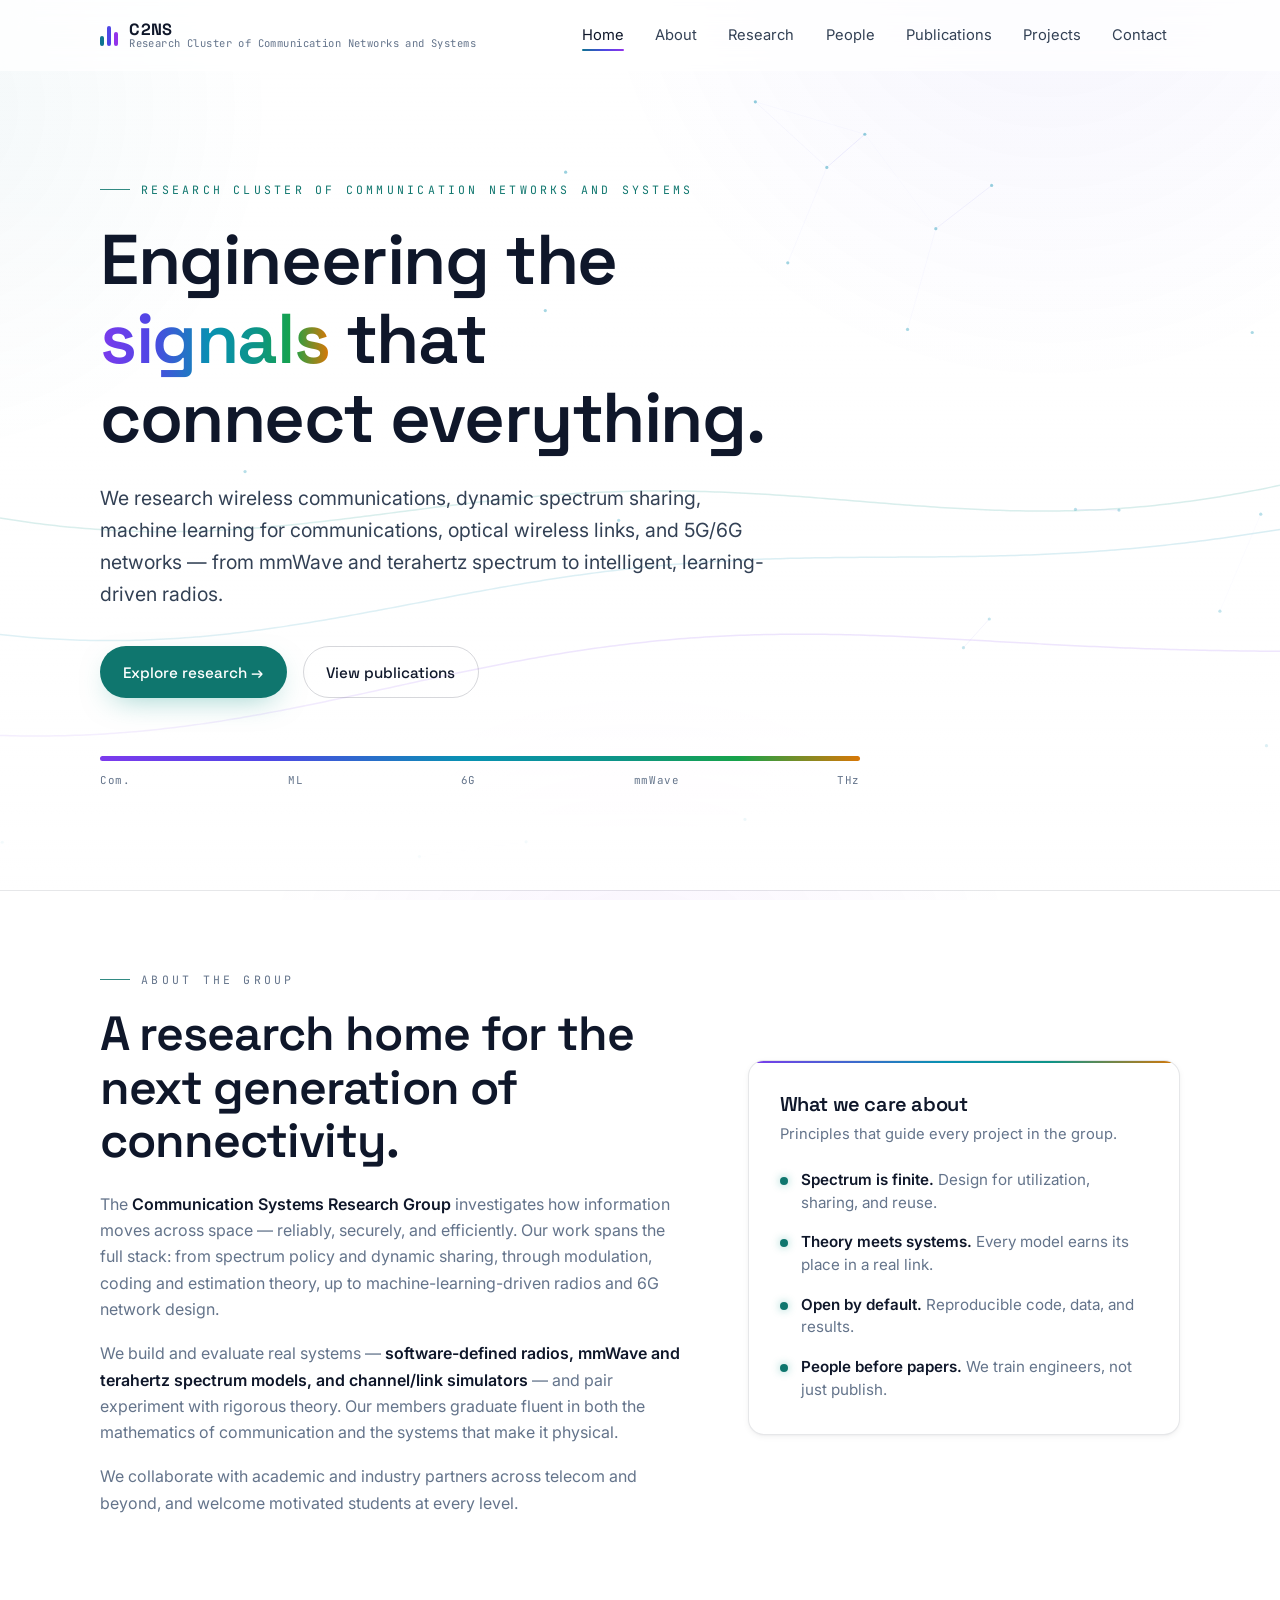
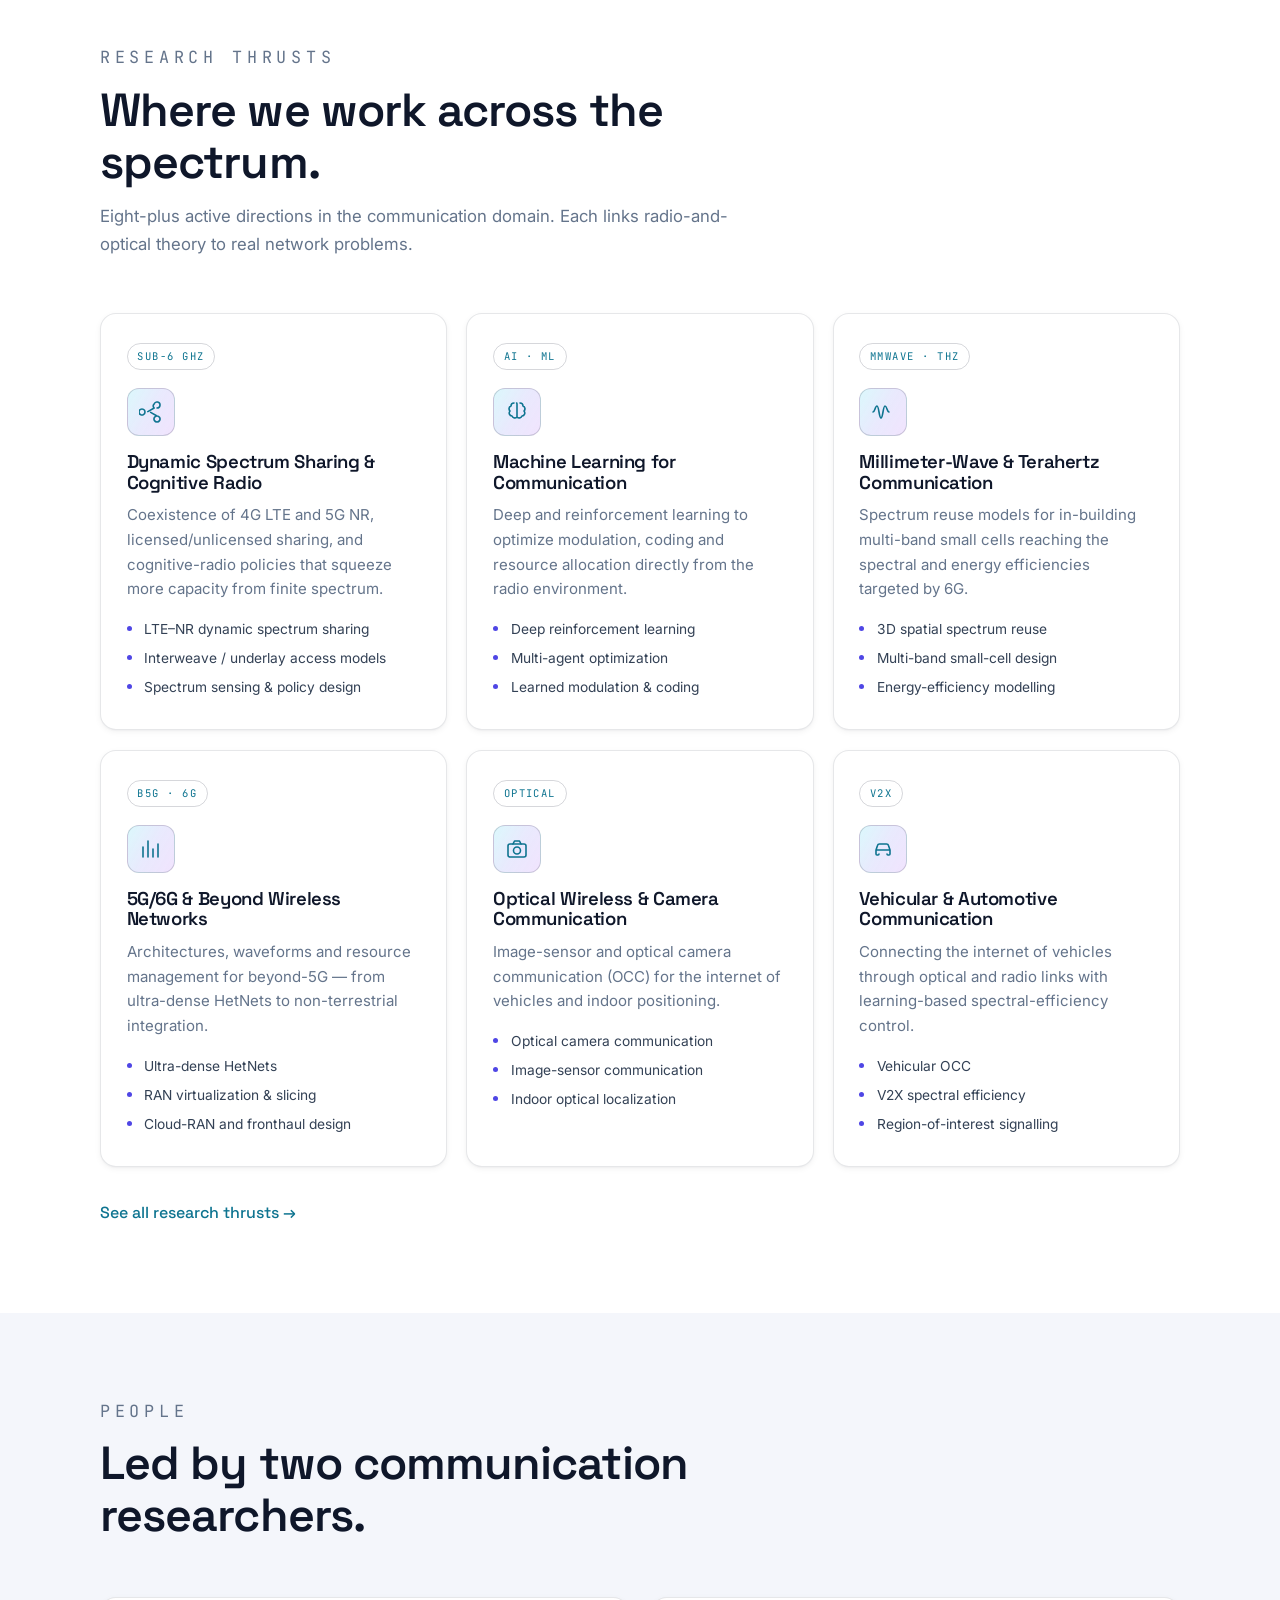
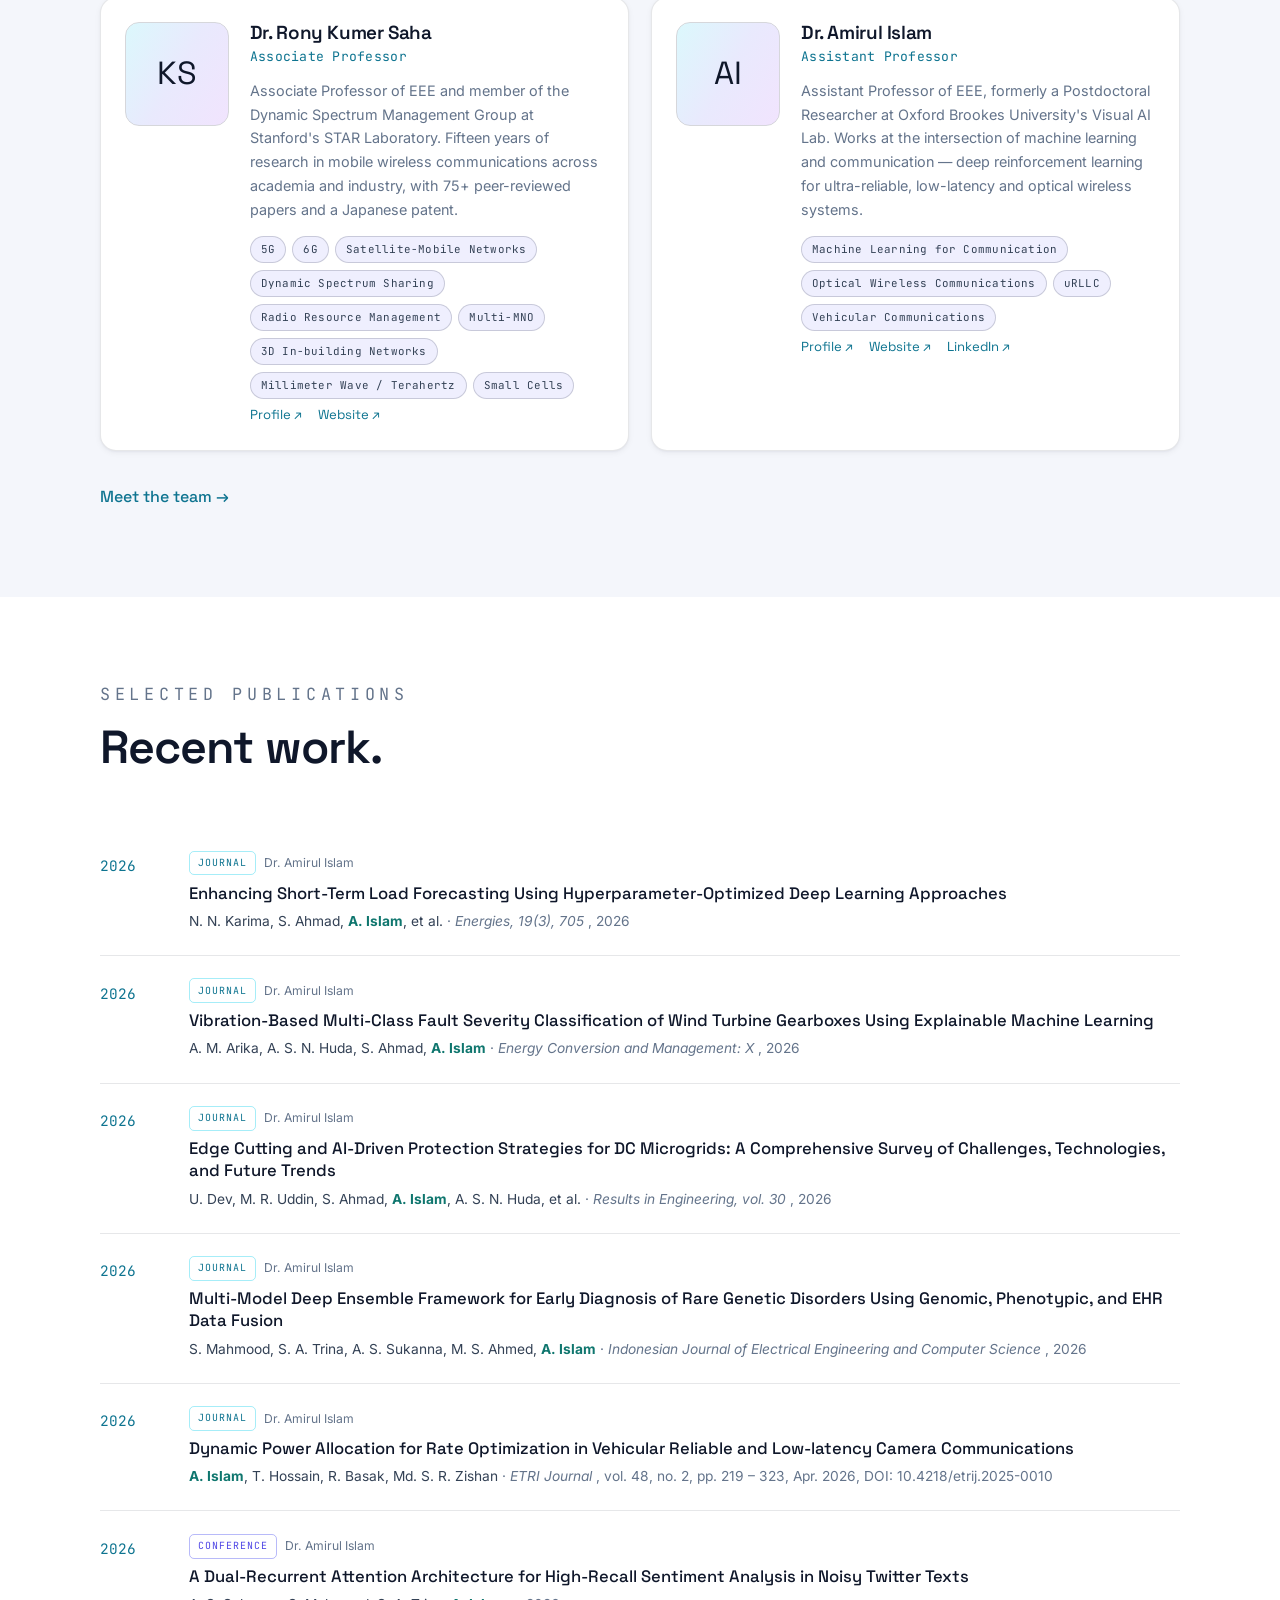
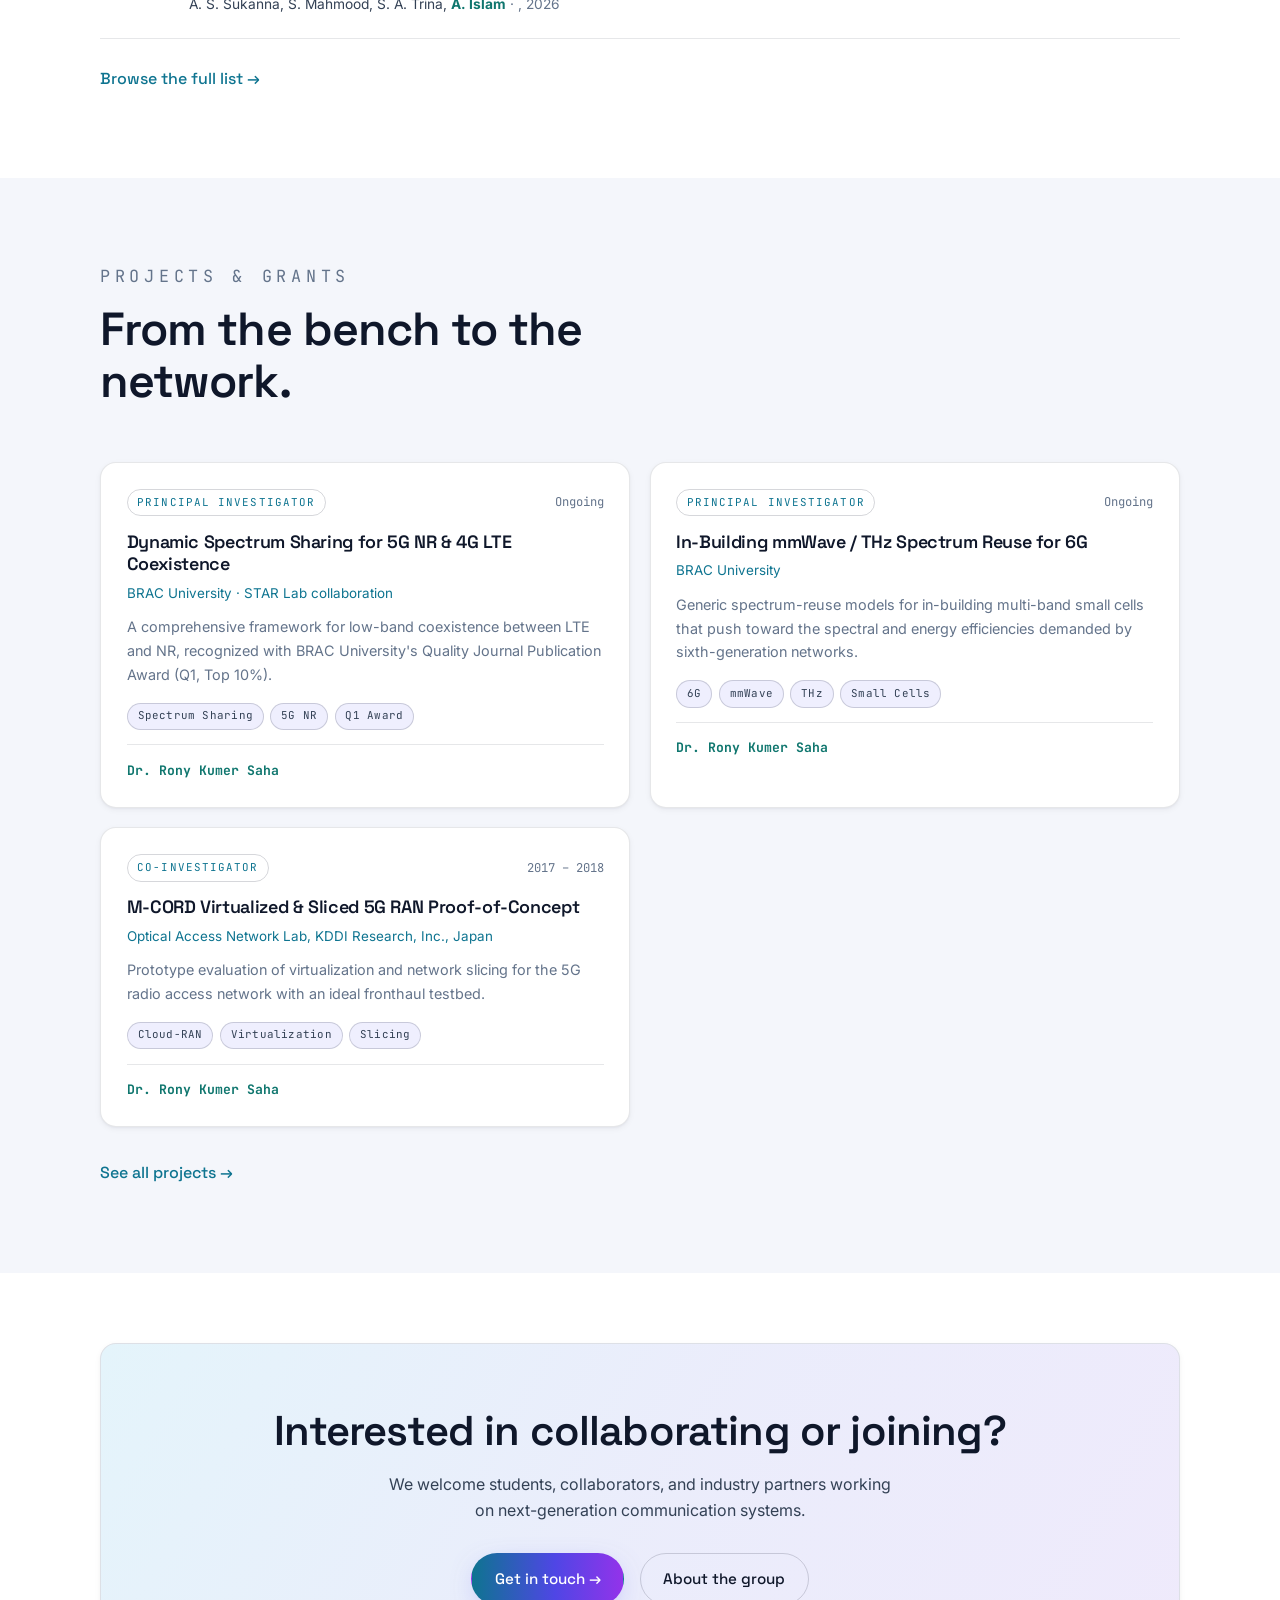
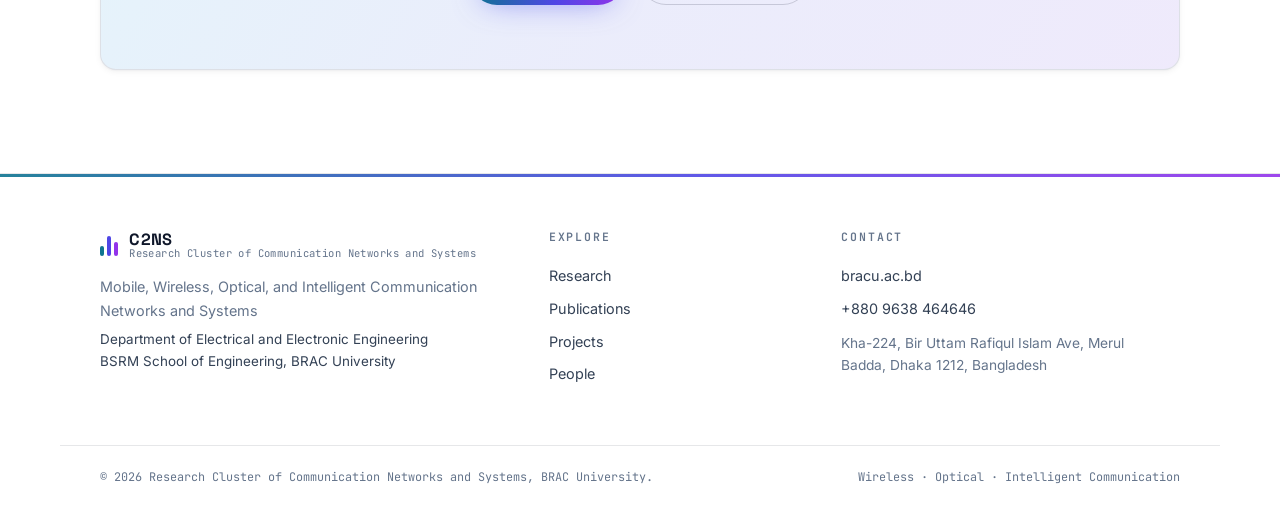
==== index.html @ 07e96463 "Update index.html" ====
<!DOCTYPE html>
<html lang="en">
<head>
  <meta charset="UTF-8">
  <meta name="viewport" content="width=device-width, initial-scale=1.0">
  <meta name="theme-color" content="#060914">
  <title>Research Cluster of Communication Networks and Systems· BRAC University</title>
  <meta name="description" content="Communication Networks and Systems Research Group at BRAC University — next-generation wireless, optical, and intelligent communication systems: spectrum sharing, 6G, optical camera communication, and deep reinforcement learning for networks.">
  <link rel="preconnect" href="https://fonts.googleapis.com">
  <link rel="preconnect" href="https://fonts.gstatic.com" crossorigin>
  <link href="https://fonts.googleapis.com/css2?family=Space+Grotesk:wght@400;500;600;700&family=Inter:wght@400;500;600&family=JetBrains+Mono:wght@400;500&display=swap" rel="stylesheet">
  <link rel="stylesheet" href="css/style.css">
</head>
<body data-page="index">
  <div id="site-header"></div>

  <main id="main">
    <!-- HERO -->
    <section class="hero">
      <canvas id="heroCanvas" aria-hidden="true"></canvas>
      <div class="wrap hero__inner">
        <span class="eyebrow eyebrow--signal">Research Cluster of Communication Networks and Systems</span>
        <h1 id="heroTitle">Engineering the <span class="grad">signals</span> that connect everything.</h1>
        <p class="hero__lead">We research wireless communications, dynamic spectrum sharing, machine learning for communications, optical wireless links, and 5G/6G networks — from mmWave and terahertz spectrum to intelligent, learning-driven radios.</p>
        <div class="hero__cta">
          <a class="btn btn--primary" href="research.html">Explore research →</a>
          <a class="btn btn--ghost" href="publications.html">View publications</a>
        </div>
        <div class="spectrum-band" aria-hidden="true">
          <span class="spectrum-band__bar"></span>
          <div class="spectrum-band__ticks">
            <span>Com.</span><span>ML</span><span>6G</span><span>mmWave</span><span>THz</span>
          </div>
        </div>
      </div>
    </section>

    <!-- ABOUT (brief) -->
    <section class="section" id="about">
      <div class="wrap about-grid">
        <div class="about-grid__intro reveal">
          <p class="eyebrow eyebrow--signal">About the group</p>
          <h2>A research home for the next generation of connectivity.</h2>
          <p>The <strong>Communication Systems Research Group</strong> investigates how information moves across space — reliably, securely, and efficiently. Our work spans the full stack: from spectrum policy and dynamic sharing, through modulation, coding and estimation theory, up to machine-learning-driven radios and 6G network design.</p>
          <p>We build and evaluate real systems — <strong>software-defined radios, mmWave and terahertz spectrum models, and channel/link simulators</strong> — and pair experiment with rigorous theory. Our members graduate fluent in both the mathematics of communication and the systems that make it physical.</p>
          <p>We collaborate with academic and industry partners across telecom and beyond, and welcome motivated students at every level.</p>
        </div>
        <aside class="care-card reveal">
          <h3>What we care about</h3>
          <p class="care-card__sub">Principles that guide every project in the group.</p>
          <ul class="care-list">
            <li><span class="care-dot"></span><span><strong>Spectrum is finite.</strong> Design for utilization, sharing, and reuse.</span></li>
            <li><span class="care-dot"></span><span><strong>Theory meets systems.</strong> Every model earns its place in a real link.</span></li>
            <li><span class="care-dot"></span><span><strong>Open by default.</strong> Reproducible code, data, and results.</span></li>
            <li><span class="care-dot"></span><span><strong>People before papers.</strong> We train engineers, not just publish.</span></li>
          </ul>
        </aside>
      </div>
    </section>

    <!-- RESEARCH highlights -->
    <section class="section">
      <div class="wrap">
        <div class="section__head">
          <p class="eyebrow">Research thrusts</p>
          <h2>Where we work across the spectrum.</h2>
          <p>Eight-plus active directions in the communication domain. Each links radio-and-optical theory to real network problems.</p>
        </div>
        <div class="rgrid" id="homeResearch"></div>
        <p style="margin-top:2rem"><a class="text-link" href="research.html">See all research thrusts →</a></p>
      </div>
    </section>

    <!-- PEOPLE brief -->
    <section class="section section--alt">
      <div class="wrap">
        <div class="section__head">
          <p class="eyebrow">People</p>
          <h2>Led by two communication researchers.</h2>
        </div>
        <div class="people" id="homePeople"></div>
        <p style="margin-top:2rem"><a class="text-link" href="people.html">Meet the team →</a></p>
      </div>
    </section>

    <!-- PUBLICATIONS highlights -->
    <section class="section">
      <div class="wrap">
        <div class="section__head">
          <p class="eyebrow">Selected publications</p>
          <h2>Recent work.</h2>
        </div>
        <ul class="publist" id="homePubs"></ul>
        <p style="margin-top:1.6rem"><a class="text-link" href="publications.html">Browse the full list →</a></p>
      </div>
    </section>

    <!-- PROJECTS highlights -->
    <section class="section section--alt">
      <div class="wrap">
        <div class="section__head">
          <p class="eyebrow">Projects &amp; grants</p>
          <h2>From the bench to the network.</h2>
        </div>
        <div class="pgrid" id="homeProjects"></div>
        <p style="margin-top:2rem"><a class="text-link" href="projects.html">See all projects →</a></p>
      </div>
    </section>

    <!-- CTA -->
    <section class="section">
      <div class="wrap">
        <div class="cta reveal">
          <h2>Interested in collaborating or joining?</h2>
          <p>We welcome students, collaborators, and industry partners working on next-generation communication systems.</p>
          <div class="cta__actions">
            <a class="btn btn--primary" href="contact.html">Get in touch →</a>
            <a class="btn btn--ghost" href="about.html">About the group</a>
          </div>
        </div>
      </div>
    </section>
  </main>

  <div id="site-footer"></div>

  <script src="js/data.js"></script>
  <script src="js/components.js"></script>
  <script src="js/main.js"></script>
</body>
</html>
---- css/style.css ----
/* ============================================================================
   Communication Research Lab — signal-domain theme
   Palette : deep navy foundation + spectrum gradient (RF→mmWave→THz→optical)
   Type    : Space Grotesk (display) · Inter (body) · JetBrains Mono (data)
   ========================================================================== */

:root{
  /* surfaces */
  --ink:#ffffff;
  --surface:#ffffff;
  --surface-2:#f5f7fc;
  --surface-3:#eceff6;
  --line:rgba(15,23,42,.10);
  --line-2:rgba(15,23,42,.17);

  /* text */
  --mist:#0f172a;
  --soft:#334155;
  --muted:#64748b;

  /* spectrum accents */
  --rf:#0e7490;         /* cyan  — sub-6 / RF   */
  --mm:#4f46e5;         /* indigo — mmWave      */
  --thz:#9333ea;        /* violet — THz         */
  --signal:#0f766e;     /* teal — signature accent for hero/about */
  --spectrum:linear-gradient(90deg,var(--rf),var(--mm) 55%,var(--thz));
  --spectrum-soft:linear-gradient(120deg,rgba(34,211,238,.16),rgba(99,102,241,.14),rgba(168,85,247,.16));

  --radius:16px;
  --radius-sm:10px;
  --wrap:1160px;
  --ease:cubic-bezier(.2,.7,.2,1);
  --font-d:"Space Grotesk",system-ui,sans-serif;
  --font-b:"Inter",system-ui,sans-serif;
  --font-m:"JetBrains Mono",ui-monospace,monospace;
}

*,*::before,*::after{box-sizing:border-box}
html{scroll-behavior:smooth}
@media (prefers-reduced-motion:reduce){html{scroll-behavior:auto}}
body{
  margin:0;
  font-family:var(--font-b);
  color:var(--soft);
  background:var(--ink);
  line-height:1.65;
  -webkit-font-smoothing:antialiased;
  overflow-x:hidden;
}
img{max-width:100%;display:block}
a{color:inherit;text-decoration:none}
h1,h2,h3,h4{font-family:var(--font-d);color:var(--mist);line-height:1.12;letter-spacing:-.02em;font-weight:600;margin:0}
p{margin:0 0 1rem}
.wrap{width:100%;max-width:var(--wrap);margin-inline:auto;padding-inline:clamp(20px,5vw,40px)}

/* ambient background wash */
body::before{
  content:"";position:fixed;inset:0;z-index:-1;pointer-events:none;
  background:
    radial-gradient(60vw 60vw at 82% -8%,rgba(79,70,229,.06),transparent 60%),
    radial-gradient(50vw 50vw at -6% 12%,rgba(14,116,144,.05),transparent 55%),
    radial-gradient(50vw 40vw at 50% 108%,rgba(147,51,234,.05),transparent 60%);
}

/* recurring signature: thin spectrum band */
.spectrum-bar{display:block;height:3px;width:100%;background:var(--spectrum);opacity:.9}

/* accessibility */
.skip-link{position:absolute;left:-999px;top:0;background:var(--rf);color:#ffffff;padding:.6rem 1rem;border-radius:0 0 8px 0;z-index:200}
.skip-link:focus{left:0}
:focus-visible{outline:2px solid var(--rf);outline-offset:3px;border-radius:4px}

/* ============================ NAV ========================================= */
.nav{position:sticky;top:0;z-index:100;backdrop-filter:blur(14px);
  background:rgba(255,255,255,.72);border-bottom:1px solid transparent;transition:background .3s,border-color .3s}
.nav.is-scrolled{background:rgba(255,255,255,.88);border-bottom-color:var(--line)}
.nav__inner{display:flex;align-items:center;justify-content:space-between;height:70px}
.brand{display:flex;align-items:center;gap:.7rem}
.brand__mark{display:inline-flex;gap:3px;align-items:flex-end;height:22px}
.brand__mark span{width:4px;border-radius:2px;background:var(--spectrum);display:block;animation:eq 1.6s var(--ease) infinite}
.brand__mark span:nth-child(1){height:10px;animation-delay:0s;background:var(--rf)}
.brand__mark span:nth-child(2){height:20px;animation-delay:.2s;background:var(--mm)}
.brand__mark span:nth-child(3){height:14px;animation-delay:.4s;background:var(--thz)}
@keyframes eq{0%,100%{transform:scaleY(.5)}50%{transform:scaleY(1)}}
.brand__text{display:flex;flex-direction:column;line-height:1.05}
.brand__text b{font-family:var(--font-d);font-size:1.02rem;color:var(--mist);letter-spacing:.02em}
.brand__text i{font-style:normal;font-size:.66rem;color:var(--muted);font-family:var(--font-m);letter-spacing:.04em}
.nav__links{display:flex;gap:.35rem;align-items:center}
.nav__links a{font-size:.92rem;color:var(--soft);padding:.5rem .8rem;border-radius:8px;position:relative;transition:color .2s,background .2s}
.nav__links a:hover{color:var(--mist);background:rgba(15,23,42,.05)}
.nav__links a.is-active{color:var(--mist)}
.nav__links a.is-active::after{content:"";position:absolute;left:.8rem;right:.8rem;bottom:.28rem;height:2px;border-radius:2px;background:var(--spectrum)}
.nav__toggle{display:none;flex-direction:column;gap:5px;background:none;border:0;cursor:pointer;padding:8px}
.nav__toggle span{width:24px;height:2px;background:var(--mist);border-radius:2px;transition:transform .3s,opacity .3s}
.nav__toggle.is-open span:nth-child(1){transform:translateY(7px) rotate(45deg)}
.nav__toggle.is-open span:nth-child(2){opacity:0}
.nav__toggle.is-open span:nth-child(3){transform:translateY(-7px) rotate(-45deg)}

@media (max-width:860px){
  .nav__toggle{display:flex}
  .nav__links{position:fixed;inset:70px 0 auto 0;flex-direction:column;align-items:stretch;gap:0;
    background:rgba(255,255,255,.98);backdrop-filter:blur(16px);border-bottom:1px solid var(--line);
    padding:.6rem clamp(20px,5vw,40px) 1.2rem;
    transform:translateY(-14px);opacity:0;pointer-events:none;transition:.28s var(--ease)}
  .nav__links.is-open{transform:none;opacity:1;pointer-events:auto}
  .nav__links a{padding:.85rem .4rem;border-bottom:1px solid var(--line)}
  .nav__links a.is-active::after{display:none}
}

/* ============================ BUTTONS / LINKS ============================= */
.btn{display:inline-flex;align-items:center;gap:.5rem;font-family:var(--font-d);font-weight:500;
  font-size:.95rem;padding:.8rem 1.4rem;border-radius:999px;cursor:pointer;border:1px solid transparent;
  transition:transform .2s,box-shadow .2s,background .2s,border-color .2s}
.btn--primary{background:var(--spectrum);color:#ffffff;box-shadow:0 8px 30px -12px rgba(99,102,241,.7)}
.btn--primary:hover{transform:translateY(-2px);box-shadow:0 14px 40px -12px rgba(99,102,241,.85)}
.btn--ghost{border-color:var(--line-2);color:var(--mist)}
.btn--ghost:hover{border-color:var(--rf);color:var(--rf);transform:translateY(-2px)}
.text-link{font-family:var(--font-d);color:var(--rf);font-weight:500;display:inline-block;transition:.2s}
.text-link:hover{filter:brightness(1.15);transform:translateX(3px)}

/* eyebrow / section heads */
.eyebrow{font-family:var(--font-m);font-size:.72rem;letter-spacing:.28em;text-transform:uppercase;color:var(--rf);margin:0 0 .8rem}
.section{padding:clamp(40px,5.5vw,76px) 0}
.section__head{max-width:660px;margin-bottom:clamp(2rem,5vw,3.4rem)}
.section__head h2{font-size:clamp(1.8rem,4.2vw,2.9rem)}
.section__head p{color:var(--muted);margin-top:.9rem;font-size:1.05rem}
.section--alt{background:#f4f6fb}

/* ============================ HERO ======================================= */
.hero{position:relative;min-height:min(92vh,820px);display:flex;align-items:center;overflow:hidden;border-bottom:1px solid var(--line)}
#heroCanvas{position:absolute;inset:0;width:100%;height:100%;z-index:0}
.hero::after{content:"";position:absolute;inset:0;z-index:1;pointer-events:none;
  background:linear-gradient(180deg,rgba(255,255,255,0),rgba(255,255,255,.5) 72%,#ffffff)}
.hero__inner{position:relative;z-index:2;padding-block:clamp(3rem,8vw,5rem)}
.hero__kicker{display:inline-flex;align-items:center;gap:.6rem;font-family:var(--font-m);font-size:.74rem;
  letter-spacing:.2em;text-transform:uppercase;color:var(--soft);padding:.4rem .9rem;border:1px solid var(--line-2);
  border-radius:999px;background:rgba(11,17,32,.5);margin-bottom:1.5rem}
.hero__kicker::before{content:"";width:7px;height:7px;border-radius:50%;background:var(--rf);box-shadow:0 0 12px var(--rf);animation:pulse 2s infinite}
@keyframes pulse{0%,100%{opacity:1}50%{opacity:.35}}
.hero h1{font-size:clamp(2.3rem,6vw,4.4rem);max-width:15ch;font-weight:600}
.hero h1 .grad{background:var(--spectrum);-webkit-background-clip:text;background-clip:text;color:transparent}
.hero__lead{color:var(--soft);font-size:clamp(1.02rem,1.6vw,1.22rem);max-width:56ch;margin-top:1.5rem}
.hero__cta{display:flex;gap:1rem;flex-wrap:wrap;margin-top:2.2rem}
.hero__scroll{position:absolute;bottom:1.4rem;left:50%;transform:translateX(-50%);z-index:2;
  font-family:var(--font-m);font-size:.66rem;letter-spacing:.3em;text-transform:uppercase;color:var(--muted);
  display:flex;flex-direction:column;align-items:center;gap:.5rem}
.hero__scroll span{width:1px;height:34px;background:linear-gradient(var(--rf),transparent);animation:drop 2s infinite}
@keyframes drop{0%{transform:scaleY(0);transform-origin:top}50%{transform:scaleY(1);transform-origin:top}50.1%{transform-origin:bottom}100%{transform:scaleY(0);transform-origin:bottom}}

/* ============================ STATS ====================================== */
.stats{display:grid;grid-template-columns:repeat(4,1fr);gap:1px;background:var(--line);
  border:1px solid var(--line);border-radius:var(--radius);overflow:hidden}
.stat{background:var(--surface);padding:2rem 1.4rem;text-align:center}
.stat__num{font-family:var(--font-d);font-size:clamp(2rem,4vw,2.9rem);color:var(--mist);font-weight:600;
  background:var(--spectrum);-webkit-background-clip:text;background-clip:text;color:transparent}
.stat__label{font-size:.82rem;color:var(--muted);margin-top:.35rem;letter-spacing:.02em}
@media (max-width:720px){.stats{grid-template-columns:repeat(2,1fr)}}

/* ============================ RESEARCH CARDS ============================= */
.rgrid{display:grid;grid-template-columns:repeat(3,1fr);gap:1.2rem}
@media (max-width:960px){.rgrid{grid-template-columns:repeat(2,1fr)}}
@media (max-width:600px){.rgrid{grid-template-columns:1fr}}
.rcard{position:relative;background:var(--surface);border:1px solid var(--line);border-radius:var(--radius);
  padding:1.7rem 1.6rem 1.9rem;overflow:hidden;transition:transform .3s var(--ease),border-color .3s,background .3s}
.rcard::before{content:"";position:absolute;left:0;top:0;height:100%;width:3px;background:var(--spectrum);
  transform:scaleY(0);transform-origin:top;transition:transform .35s var(--ease)}
.rcard:hover{transform:translateY(-5px);border-color:var(--line-2);background:var(--surface-2)}
.rcard:hover::before{transform:scaleY(1)}
.rcard__band{font-family:var(--font-m);font-size:.66rem;letter-spacing:.14em;text-transform:uppercase;
  color:var(--rf);border:1px solid var(--line-2);border-radius:999px;padding:.24rem .6rem;display:inline-block}
.rcard__icon{width:48px;height:48px;margin:1.1rem 0 1rem;border-radius:12px;display:grid;place-items:center;
  background:var(--spectrum-soft);border:1px solid var(--line-2)}
.rcard__icon svg{width:24px;height:24px;color:var(--rf)}
.rcard h3{font-size:1.16rem;margin-bottom:.6rem}
.rcard p{color:var(--muted);font-size:.94rem;margin-bottom:1rem}
.rcard__pts{list-style:none;margin:0;padding:0;display:flex;flex-direction:column;gap:.4rem}
.rcard__pts li{font-size:.86rem;color:var(--soft);padding-left:1.1rem;position:relative}
.rcard__pts li::before{content:"";position:absolute;left:0;top:.55em;width:5px;height:5px;border-radius:50%;background:var(--mm)}

/* ============================ PEOPLE (brief cards) ======================= */
.people{display:grid;grid-template-columns:1fr 1fr;gap:1.4rem}
@media (max-width:820px){.people{grid-template-columns:1fr}}
.person{display:flex;gap:1.3rem;background:var(--surface);border:1px solid var(--line);border-radius:var(--radius);
  padding:1.5rem;transition:transform .3s var(--ease),border-color .3s}
.person:hover{transform:translateY(-4px);border-color:var(--line-2)}
.person__photo{position:relative;flex:0 0 104px;height:104px;border-radius:14px;overflow:hidden;border:1px solid var(--line-2)}
.person__photo img{width:100%;height:100%;object-fit:cover}
.person__mono{position:absolute;inset:0;display:grid;place-items:center;font-family:var(--font-d);font-size:2rem;
  color:var(--mist);background:var(--spectrum-soft)}
.person__body h3{font-size:1.18rem}
.person__role{color:var(--rf);font-size:.82rem;font-family:var(--font-m);letter-spacing:.02em;margin:.2rem 0 .7rem}
.person__short{color:var(--muted);font-size:.9rem;margin-bottom:.9rem}
.person__links{display:flex;gap:1rem;margin-top:.3rem}
.person__links a{font-size:.82rem;color:var(--rf);font-family:var(--font-d)}
.person__links a:hover{filter:brightness(1.2)}

.chips{display:flex;flex-wrap:wrap;gap:.4rem}
.chip{font-family:var(--font-m);font-size:.68rem;letter-spacing:.02em;color:var(--soft);
  background:rgba(99,102,241,.1);border:1px solid var(--line-2);border-radius:999px;padding:.24rem .62rem}

/* ============================ DOSSIER (people page) ===================== */
.dossier{display:grid;grid-template-columns:290px 1fr;gap:2.4rem;padding:clamp(2rem,4vw,3rem);
  background:var(--surface);border:1px solid var(--line);border-radius:var(--radius);margin-bottom:2rem;scroll-margin-top:90px}
@media (max-width:820px){.dossier{grid-template-columns:1fr;gap:1.6rem}}
.dossier__photo{position:relative;aspect-ratio:1;border-radius:var(--radius);overflow:hidden;border:1px solid var(--line-2)}
.dossier__photo img{width:100%;height:100%;object-fit:cover}
.dossier__meta{display:flex;gap:1.4rem;margin:1.2rem 0;padding:0}
.dossier__meta div{display:flex;flex-direction:column}
.dossier__meta dt{font-family:var(--font-m);font-size:.66rem;letter-spacing:.14em;text-transform:uppercase;color:var(--muted)}
.dossier__meta dd{margin:0;font-family:var(--font-d);color:var(--mist);font-size:1.05rem}
.dossier__links{display:flex;flex-direction:column;gap:.5rem;margin-bottom:1.4rem}
.dossier__links a{font-size:.86rem;color:var(--rf);font-family:var(--font-d)}
.dossier__stats{display:grid;grid-template-columns:1fr 1fr;gap:1px;background:var(--line);border:1px solid var(--line);border-radius:12px;overflow:hidden}
.dossier__stats div{background:var(--surface-2);padding:.9rem;text-align:center}
.dossier__stats b{display:block;font-family:var(--font-d);font-size:1.15rem;color:var(--mist);
  background:var(--spectrum);-webkit-background-clip:text;background-clip:text;color:transparent}
.dossier__stats span{font-size:.68rem;color:var(--muted)}
.dossier__main h2{font-size:clamp(1.6rem,3.4vw,2.3rem);margin-bottom:1rem}
.dossier__main p{color:var(--soft);font-size:.98rem}
.dossier__h{font-family:var(--font-d);color:var(--mist);font-size:1.05rem;margin:1.8rem 0 .9rem;
  padding-top:1.4rem;border-top:1px solid var(--line);letter-spacing:.01em}
.timeline{list-style:none;margin:0 0 .5rem;padding:0;display:flex;flex-direction:column;gap:.9rem}
.timeline li{display:grid;grid-template-columns:64px 1fr;gap:1rem;align-items:baseline}
.timeline__year{font-family:var(--font-m);font-size:.8rem;color:var(--rf)}
.timeline b{color:var(--mist);font-weight:600;display:block;font-family:var(--font-d);font-size:.96rem}
.timeline em{color:var(--muted);font-style:normal;font-size:.86rem}
.tick{list-style:none;margin:0;padding:0;display:grid;grid-template-columns:1fr 1fr;gap:.55rem}
@media (max-width:620px){.tick{grid-template-columns:1fr}}
.tick li{position:relative;padding-left:1.4rem;font-size:.9rem;color:var(--soft)}
.tick li::before{content:"";position:absolute;left:0;top:.5em;width:8px;height:8px;border-radius:2px;background:var(--spectrum)}

/* ============================ PUBLICATIONS =============================== */
.pubtools{display:flex;flex-wrap:wrap;gap:1rem;justify-content:space-between;align-items:center;margin-bottom:2rem}
.pubfilters{display:flex;flex-wrap:wrap;gap:.4rem}
.pubfilters .fgroup{display:flex;gap:.3rem;flex-wrap:wrap;padding-right:.7rem;margin-right:.4rem;border-right:1px solid var(--line)}
.pubfilters .fgroup:last-child{border-right:0}
.fbtn{font-family:var(--font-m);font-size:.74rem;color:var(--muted);background:transparent;border:1px solid var(--line);
  border-radius:999px;padding:.4rem .8rem;cursor:pointer;transition:.2s}
.fbtn:hover{color:var(--mist);border-color:var(--line-2)}
.fbtn.is-on{color:#ffffff;background:var(--spectrum);border-color:transparent}
.pubsearch{background:var(--surface);border:1px solid var(--line);border-radius:999px;padding:.55rem 1rem;
  color:var(--mist);font-family:var(--font-b);font-size:.86rem;min-width:210px}
.pubsearch::placeholder{color:var(--muted)}
.pubsearch:focus{outline:none;border-color:var(--rf)}

.publist{list-style:none;margin:0;padding:0}
.pub{display:grid;grid-template-columns:70px 1fr;gap:1.2rem;padding:1.4rem 0;border-bottom:1px solid var(--line)}
.pub__year{font-family:var(--font-m);font-size:.9rem;color:var(--rf);padding-top:.2rem}
.pub__tags{display:flex;flex-wrap:wrap;gap:.5rem;align-items:center;margin-bottom:.45rem}
.pub__badge{font-family:var(--font-m);font-size:.62rem;letter-spacing:.1em;text-transform:uppercase;padding:.2rem .5rem;border-radius:5px;border:1px solid var(--line-2)}
.pub__badge--journal{color:var(--rf);border-color:rgba(34,211,238,.4)}
.pub__badge--conference{color:var(--mm);border-color:rgba(99,102,241,.45)}
.pub__badge--patent{color:var(--thz);border-color:rgba(168,85,247,.45)}
.pub__who{font-size:.76rem;color:var(--muted)}
.pub__award{font-size:.72rem;color:#fcd34d;font-family:var(--font-m)}
.pub__title{margin:0 0 .3rem;font-family:var(--font-d);color:var(--mist);font-size:1.04rem;line-height:1.35;font-weight:500}
.pub__title a:hover{color:var(--rf)}
.pub__meta{margin:0;font-size:.86rem;color:var(--muted)}
.pub__authors{color:var(--soft)}
#pubEmpty{display:none;padding:2rem 0;color:var(--muted);font-family:var(--font-m)}
@media (max-width:600px){.pub{grid-template-columns:1fr;gap:.5rem}.pub__year{padding-top:0}}

/* ============================ PROJECTS =================================== */
.pgrid{display:grid;grid-template-columns:repeat(2,1fr);gap:1.2rem}
@media (max-width:820px){.pgrid{grid-template-columns:1fr}}
.proj{background:var(--surface);border:1px solid var(--line);border-radius:var(--radius);padding:1.6rem;
  transition:transform .3s var(--ease),border-color .3s}
.proj:hover{transform:translateY(-4px);border-color:var(--line-2)}
.proj__top{display:flex;justify-content:space-between;gap:1rem;margin-bottom:.9rem;align-items:center}
.proj__role{font-family:var(--font-m);font-size:.68rem;letter-spacing:.1em;text-transform:uppercase;color:var(--rf);
  border:1px solid var(--line-2);border-radius:999px;padding:.24rem .6rem}
.proj__period{font-family:var(--font-m);font-size:.76rem;color:var(--muted)}
.proj h3{font-size:1.12rem;margin-bottom:.4rem;line-height:1.25}
.proj__org{color:var(--rf);font-size:.84rem;margin-bottom:.7rem}
.proj__desc{color:var(--muted);font-size:.9rem;margin-bottom:1rem}
.proj__pi{font-family:var(--font-m);font-size:.74rem;color:var(--soft);margin:.9rem 0 0;padding-top:.9rem;border-top:1px solid var(--line)}

/* ============================ ABOUT / PROSE ============================== */
.lead-block{max-width:760px}
.lead-block p{font-size:1.12rem;color:var(--soft)}
.pillars{display:grid;grid-template-columns:repeat(3,1fr);gap:1.2rem;margin-top:1rem}
@media (max-width:820px){.pillars{grid-template-columns:1fr}}
.pillar{background:var(--surface);border:1px solid var(--line);border-radius:var(--radius);padding:1.6rem}
.pillar__n{font-family:var(--font-m);font-size:.8rem;color:var(--rf)}
.pillar h3{font-size:1.15rem;margin:.6rem 0 .5rem}
.pillar p{color:var(--muted);font-size:.92rem;margin:0}
.mission{display:grid;grid-template-columns:1.3fr 1fr;gap:2.4rem;align-items:center;
  background:var(--surface);border:1px solid var(--line);border-radius:var(--radius);padding:clamp(1.6rem,4vw,3rem)}
@media (max-width:820px){.mission{grid-template-columns:1fr;gap:1.4rem}}
.mission h2{font-size:clamp(1.5rem,3vw,2.1rem);margin-bottom:1rem}
.mission p{color:var(--soft)}
.spectrum-viz{display:flex;flex-direction:column;gap:.7rem}
.spectrum-viz .band{display:flex;align-items:center;gap:.9rem}
.spectrum-viz .band b{font-family:var(--font-m);font-size:.72rem;color:var(--muted);width:74px}
.spectrum-viz .band .track{flex:1;height:8px;border-radius:999px;background:rgba(15,23,42,.08);overflow:hidden}
.spectrum-viz .band .fill{height:100%;border-radius:999px;background:var(--spectrum);width:0;transition:width 1.1s var(--ease)}
.reveal.is-in .spectrum-viz .band .fill{width:var(--w,70%)}

/* ============================ CTA / CONTACT ============================== */
.cta{position:relative;background:var(--surface-2);border:1px solid var(--line);border-radius:var(--radius);
  padding:clamp(2.4rem,6vw,4rem);text-align:center;overflow:hidden}
.cta::before{content:"";position:absolute;inset:0;background:var(--spectrum-soft);opacity:.5}
.cta > *{position:relative}
.cta h2{font-size:clamp(1.7rem,4vw,2.6rem)}
.cta p{color:var(--soft);max-width:52ch;margin:1rem auto 1.8rem}
.cta__actions{display:flex;gap:1rem;justify-content:center;flex-wrap:wrap}

.contact-grid{display:grid;grid-template-columns:1fr 1fr;gap:2rem}
@media (max-width:820px){.contact-grid{grid-template-columns:1fr}}
.contact-card{background:var(--surface);border:1px solid var(--line);border-radius:var(--radius);padding:2rem}
.contact-card h3{font-size:1.2rem;margin-bottom:1.2rem}
.contact-row{display:flex;gap:1rem;padding:.9rem 0;border-bottom:1px solid var(--line)}
.contact-row:last-child{border-bottom:0}
.contact-row .k{font-family:var(--font-m);font-size:.7rem;letter-spacing:.12em;text-transform:uppercase;color:var(--rf);width:88px;flex:0 0 88px;padding-top:.2rem}
.contact-row .v{color:var(--soft)}
.contact-row .v a:hover{color:var(--rf)}
.map{border:1px solid var(--line);border-radius:var(--radius);overflow:hidden;min-height:340px}
.map iframe{width:100%;height:100%;min-height:340px;border:0;filter:grayscale(.3) invert(.9) hue-rotate(180deg) contrast(.9)}

/* ============================ FOOTER ==================================== */
.foot{background:var(--surface);border-top:1px solid var(--line);margin-top:2rem}
.foot__grid{display:grid;grid-template-columns:1.6fr 1fr 1.3fr;gap:2rem;padding-block:clamp(2.4rem,5vw,3.4rem)}
@media (max-width:820px){.foot__grid{grid-template-columns:1fr;gap:1.6rem}}
.brand--foot{margin-bottom:1rem}
.foot__brand p{color:var(--muted);font-size:.9rem;margin:.3rem 0}
.foot__inst{font-size:.84rem !important;color:var(--soft) !important}
.foot__col h4{font-family:var(--font-m);font-size:.72rem;letter-spacing:.16em;text-transform:uppercase;color:var(--muted);margin-bottom:1rem}
.foot__col a{display:block;color:var(--soft);font-size:.9rem;padding:.28rem 0;transition:color .2s}
.foot__col a:hover{color:var(--rf)}
.foot__addr{display:block;color:var(--muted);font-size:.86rem;margin-top:.4rem;max-width:34ch}
.foot__base{display:flex;justify-content:space-between;gap:1rem;flex-wrap:wrap;padding-block:1.4rem;
  border-top:1px solid var(--line);font-family:var(--font-m);font-size:.74rem;color:var(--muted)}

/* ============================ REVEAL ANIM =============================== */
.reveal{opacity:0;transform:translateY(22px);transition:opacity .6s var(--ease),transform .6s var(--ease);transition-delay:calc(var(--i,0)*60ms)}
.reveal.is-in{opacity:1;transform:none}
@media (prefers-reduced-motion:reduce){
  .reveal{opacity:1;transform:none;transition:none}
  .brand__mark span,.hero__kicker::before,.hero__scroll span{animation:none}
}

/* page intro band shared by inner pages */
.pagehead{position:relative;padding:clamp(4.5rem,10vw,7rem) 0 clamp(2.5rem,5vw,3.5rem);border-bottom:1px solid var(--line);overflow:hidden}
.pagehead::before{content:"";position:absolute;inset:0;background:var(--spectrum-soft);opacity:.4;z-index:-1}
.pagehead h1{font-size:clamp(2.1rem,5.5vw,3.6rem);max-width:16ch}
.pagehead p{color:var(--soft);max-width:60ch;margin-top:1rem;font-size:1.08rem}

/* ============================================================================
   Hero + About redesign (matches signals/connect + "what we care about")
   ========================================================================== */

/* colored, bold lab-member names in publications & projects */
.member{color:var(--signal);font-weight:700}
.proj__pi .member{font-family:var(--font-m);font-size:.82rem}

/* signal eyebrow: teal with a leading dash */
.eyebrow--signal{color:var(--signal);display:inline-flex;align-items:center;gap:.7rem}
.eyebrow--signal::before{content:"";width:30px;height:1px;background:var(--signal);opacity:.85}
.hero .eyebrow--signal{margin-bottom:1.4rem}

/* hero headline rainbow word + solid-teal primary button (as in the mock) */
.hero h1 .grad{background:linear-gradient(90deg,#7c3aed 0%,#4f46e5 22%,#0891b2 48%,#0d9488 68%,#16a34a 84%,#d97706 100%);
  -webkit-background-clip:text;background-clip:text;color:transparent}
.hero .btn--primary{background:var(--signal);color:#ffffff;box-shadow:0 10px 30px -12px rgba(13,148,136,.5)}
.hero .btn--primary:hover{box-shadow:0 16px 44px -12px rgba(45,212,191,.8)}

/* spectrum band under the hero CTA */
.spectrum-band{margin-top:clamp(2.4rem,6vw,3.6rem);max-width:760px}
.spectrum-band__bar{display:block;height:5px;border-radius:999px;
  background:linear-gradient(90deg,#7c3aed,#4f46e5 22%,#0891b2 48%,#0d9488 68%,#16a34a 84%,#d97706 100%)}
.spectrum-band__ticks{display:flex;justify-content:space-between;margin-top:.7rem;
  font-family:var(--font-m);font-size:.68rem;letter-spacing:.06em;color:var(--muted)}
@media (max-width:560px){.spectrum-band__ticks span:nth-child(2),.spectrum-band__ticks span:nth-child(3){display:none}}

/* about: two-column intro + "what we care about" card */
.about-grid{display:grid;grid-template-columns:1.15fr .85fr;gap:clamp(2rem,5vw,4rem);align-items:start}
@media (max-width:900px){.about-grid{grid-template-columns:1fr}}
.about-grid__intro h2{font-size:clamp(1.9rem,4.4vw,3rem);margin-bottom:1.4rem}
.about-grid__intro p{color:var(--muted);margin-bottom:1.1rem}
.about-grid__intro strong{color:var(--mist);font-weight:600}
.care-card{position:relative;background:var(--surface);border:1px solid var(--line);
  border-radius:var(--radius);padding:2rem 1.9rem;overflow:hidden}
.care-card::before{content:"";position:absolute;left:0;top:0;right:0;height:2px;
  background:linear-gradient(90deg,#7c3aed,#0891b2 45%,#0d9488 70%,#d97706)}
.care-card h3{font-size:1.25rem;margin-bottom:.4rem}
.care-card__sub{color:var(--muted);font-size:.92rem;margin-bottom:1.4rem}
.care-list{list-style:none;margin:0;padding:0;display:flex;flex-direction:column;gap:1.05rem}
.care-list li{display:flex;gap:.85rem;align-items:flex-start;color:var(--muted);font-size:.95rem;line-height:1.5}
.care-list strong{color:var(--mist);font-weight:600}
.care-dot{flex:0 0 8px;width:8px;height:8px;margin-top:.5rem;border-radius:50%;
  background:var(--signal);box-shadow:0 0 8px rgba(13,148,136,.45)}

/* ============================================================================
   Team placeholders (RA / collaborators) + pagination
   ========================================================================== */
.teamgrid{display:grid;grid-template-columns:repeat(3,1fr);gap:1.2rem}
@media (max-width:900px){.teamgrid{grid-template-columns:repeat(2,1fr)}}
@media (max-width:600px){.teamgrid{grid-template-columns:1fr}}
.tcard{display:flex;gap:1rem;align-items:flex-start;background:var(--surface);
  border:1px dashed var(--line-2);border-radius:var(--radius);padding:1.3rem 1.4rem;
  transition:transform .3s var(--ease),border-color .3s,background .3s}
.tcard:hover{transform:translateY(-4px);border-color:var(--signal);background:var(--surface-2)}
.tcard__avatar{flex:0 0 46px;width:46px;height:46px;border-radius:12px;display:grid;place-items:center;
  font-family:var(--font-d);font-size:1.1rem;color:var(--signal);
  background:var(--spectrum-soft);border:1px solid var(--line-2)}
.tcard__body{min-width:0}
.tcard__top{display:flex;align-items:center;gap:.6rem;justify-content:space-between}
.tcard__top h4{font-size:1.02rem;color:var(--mist)}
.tcard__tag{font-family:var(--font-m);font-size:.6rem;letter-spacing:.12em;text-transform:uppercase;
  color:var(--signal);border:1px solid var(--line-2);border-radius:999px;padding:.16rem .5rem;white-space:nowrap}
.tcard__role{font-family:var(--font-m);font-size:.74rem;color:var(--rf);margin:.35rem 0 .4rem;letter-spacing:.02em}
.tcard__area{color:var(--muted);font-size:.88rem;margin:0}
.tcard__link{display:inline-block;margin-top:.7rem;font-family:var(--font-d);font-size:.82rem;color:var(--signal)}
.tcard__link:hover{filter:brightness(1.15)}

/* pagination */
.pagination{display:flex;flex-wrap:wrap;gap:.4rem;justify-content:center;align-items:center;
  margin-top:2.4rem}
.pagination:empty{display:none}
.pagebtn{min-width:38px;height:38px;padding:0 .6rem;border-radius:10px;cursor:pointer;
  font-family:var(--font-m);font-size:.85rem;color:var(--soft);
  background:var(--surface);border:1px solid var(--line-2);transition:all .2s var(--ease)}
.pagebtn:hover:not(:disabled):not(.is-active){color:var(--mist);border-color:var(--rf)}
.pagebtn.is-active{background:var(--signal);border-color:var(--signal);color:#ffffff;font-weight:700}
.pagebtn:disabled{opacity:.35;cursor:not-allowed}
.pagegap{color:var(--muted);padding:0 .3rem;font-family:var(--font-m)}

/* home About: keep the "what we care about" card on the right, trim the
   empty space below the section */
#about{padding-block:clamp(40px,5.5vw,76px) clamp(16px,2vw,28px)}
#about .about-grid{align-items:center}
#about .care-card{margin-left:auto;width:100%}

/* light-theme depth: keep white cards legible on white */
.rcard,.person,.dossier,.proj,.pillar,.cta,.contact-card,.care-card,.tcard,.pubsearch,.stat,.dossier__stats{box-shadow:0 1px 2px rgba(15,23,42,.04),0 2px 6px rgba(15,23,42,.05)}
@media (min-width: 900px){
  #peopleFull{display:grid;grid-template-columns:1fr 1fr;gap:2rem;align-items:start}
  #peopleFull .dossier{grid-template-columns:1fr;gap:1.5rem}
  #peopleFull .dossier__photo{max-width:230px}
}

.pagehead__grid{display:grid;grid-template-columns:1fr;gap:2rem;align-items:center}
@media (min-width:920px){ .pagehead__grid{grid-template-columns:1.05fr .95fr} }
.pubstats{display:grid;grid-template-columns:repeat(3,1fr);gap:.7rem}
.pubstats__cell{background:var(--surface-2);border:1px solid var(--line);border-radius:14px;padding:1rem .7rem;text-align:center}
.pubstats__cell b{display:block;font-family:var(--font-d);font-size:1.7rem;line-height:1;margin-bottom:.35rem;background:var(--spectrum);-webkit-background-clip:text;background-clip:text;color:transparent}
.pubstats__cell span{font-family:var(--font-m);font-size:.6rem;letter-spacing:.1em;text-transform:uppercase;color:var(--muted)}
@media (max-width:420px){ .pubstats{grid-template-columns:repeat(2,1fr)} }
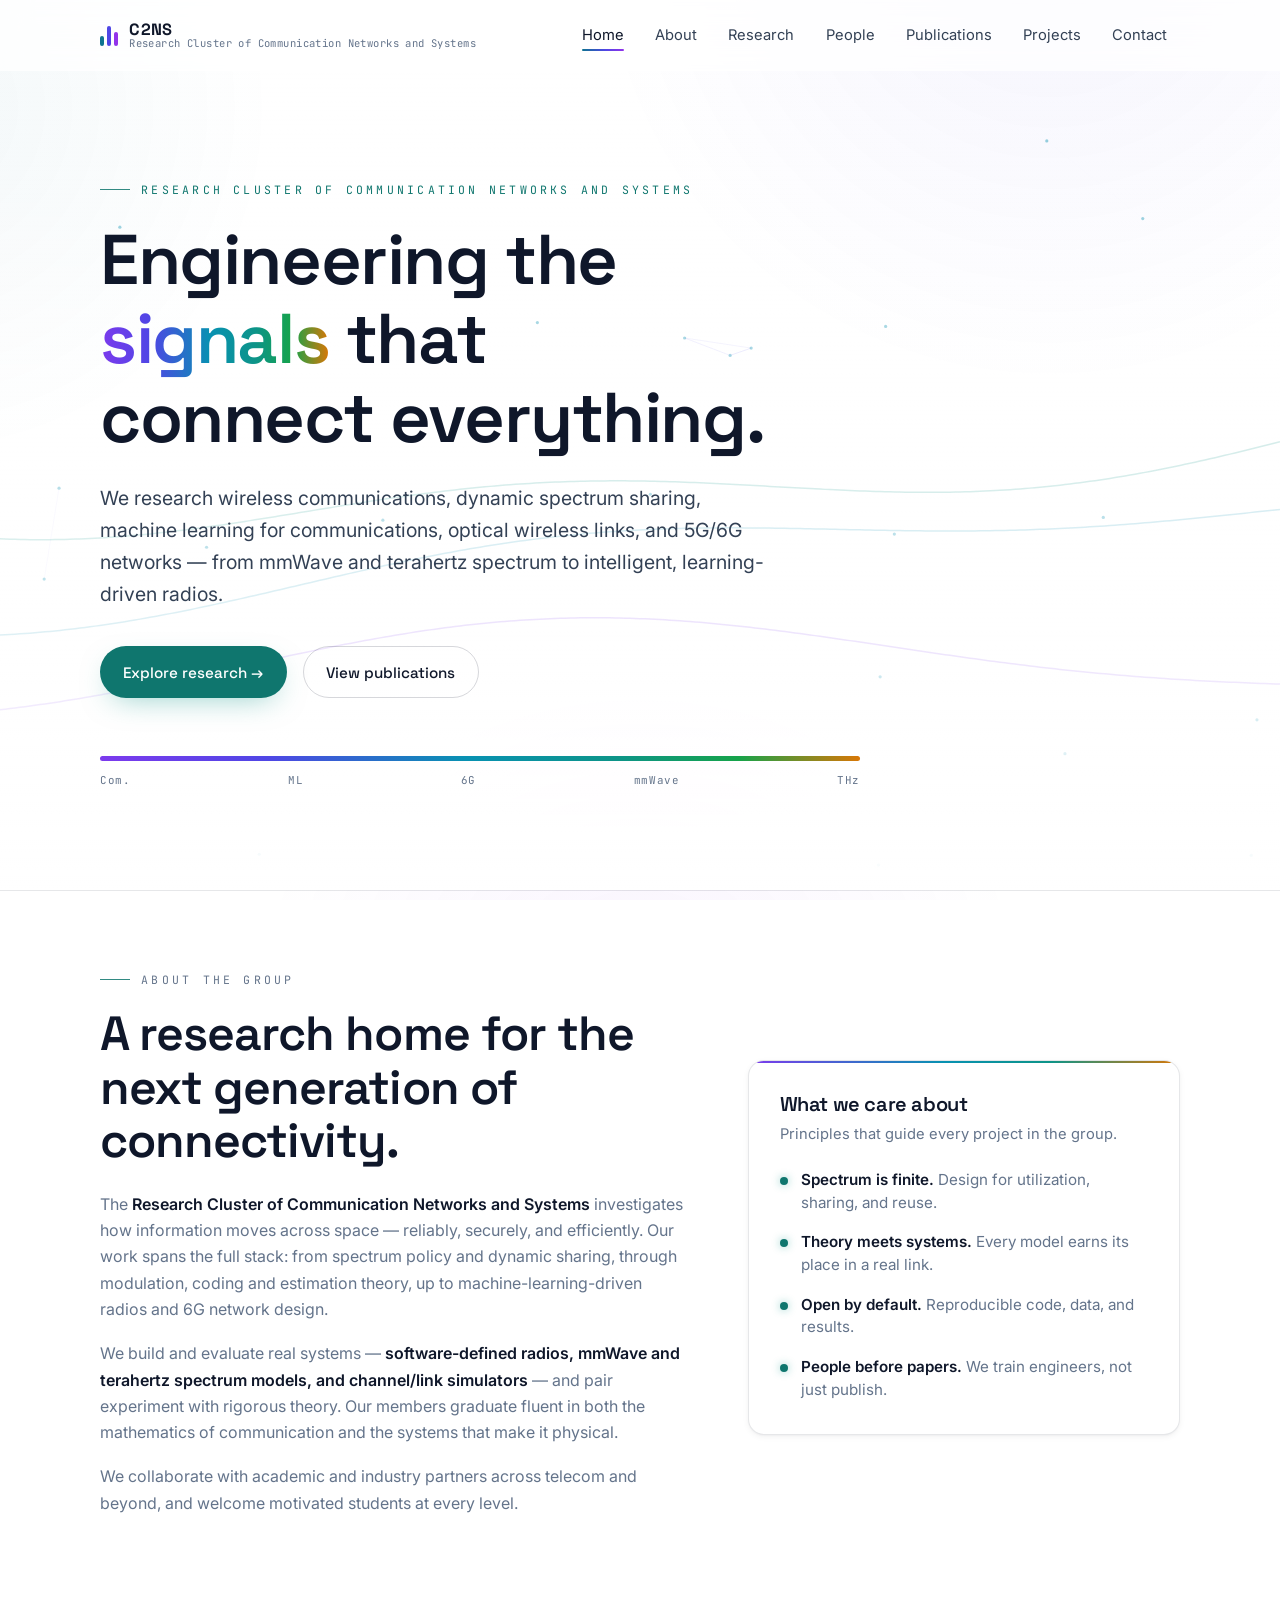
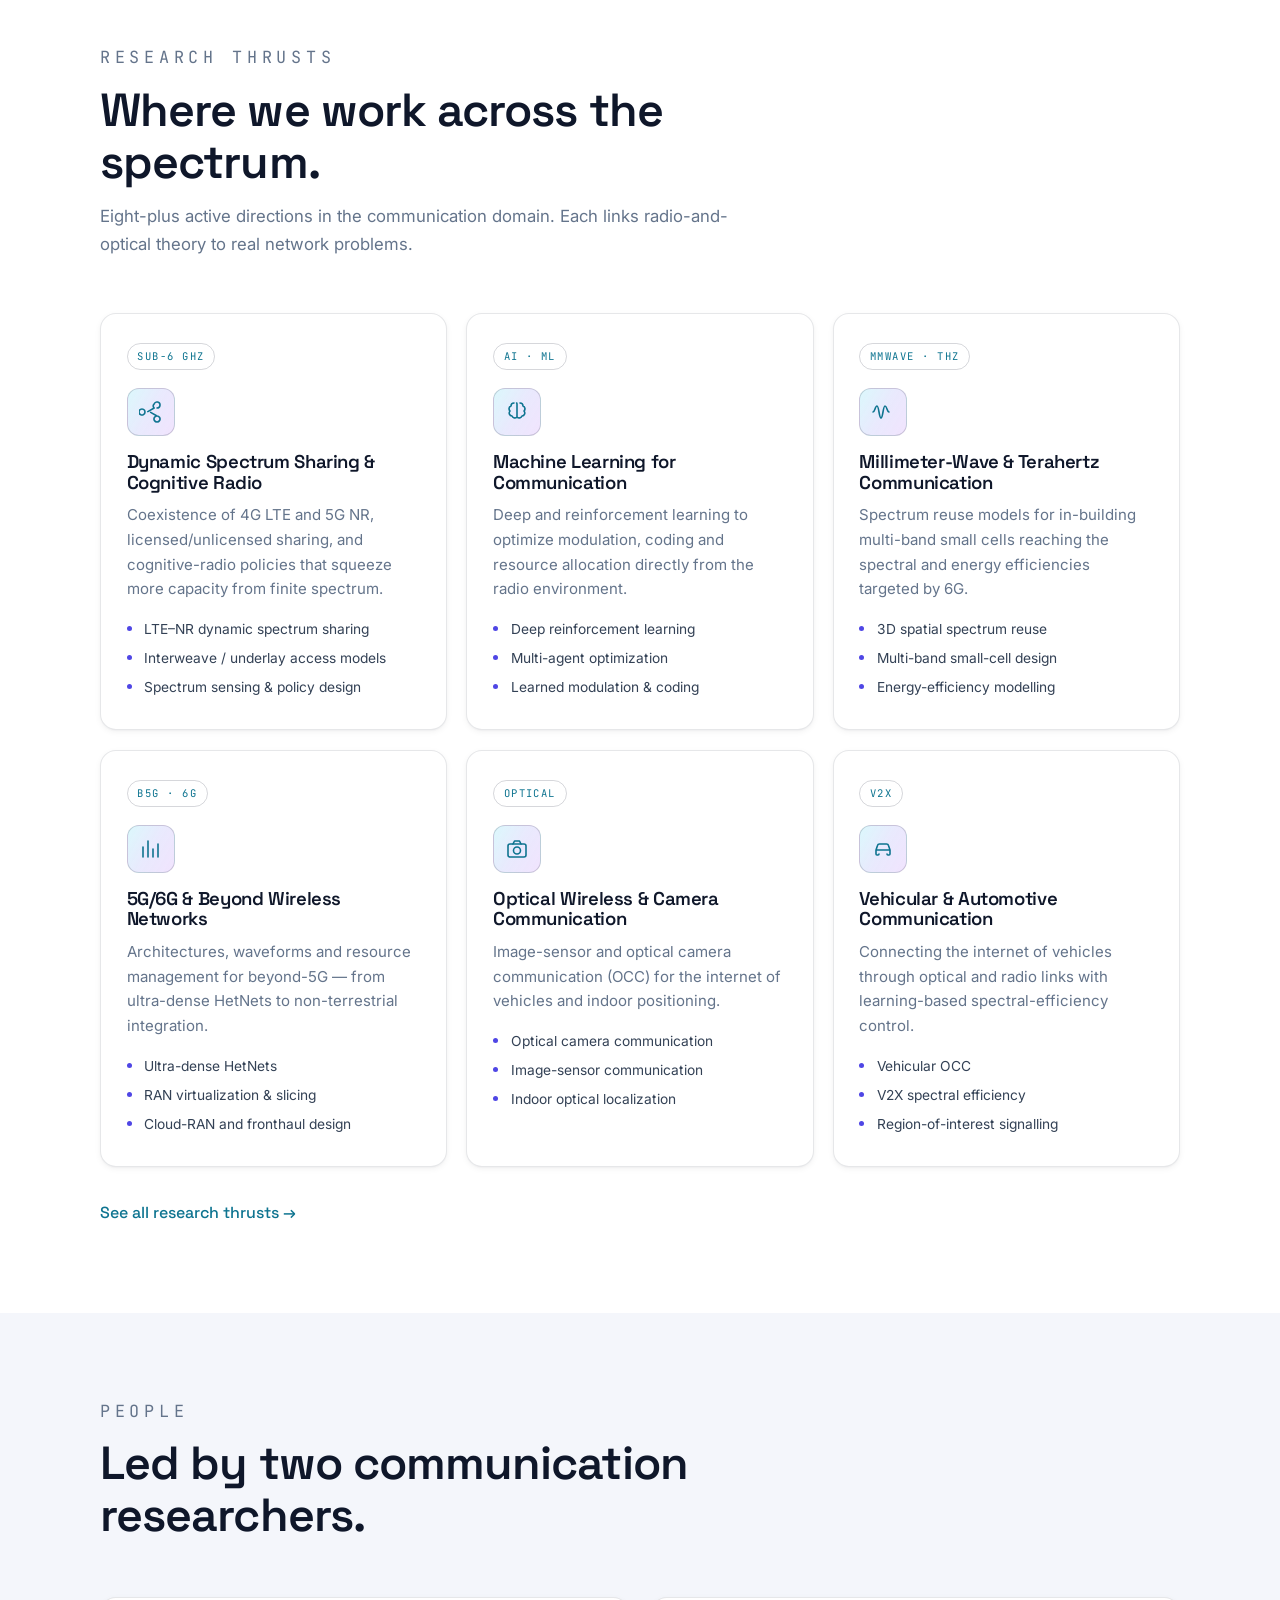
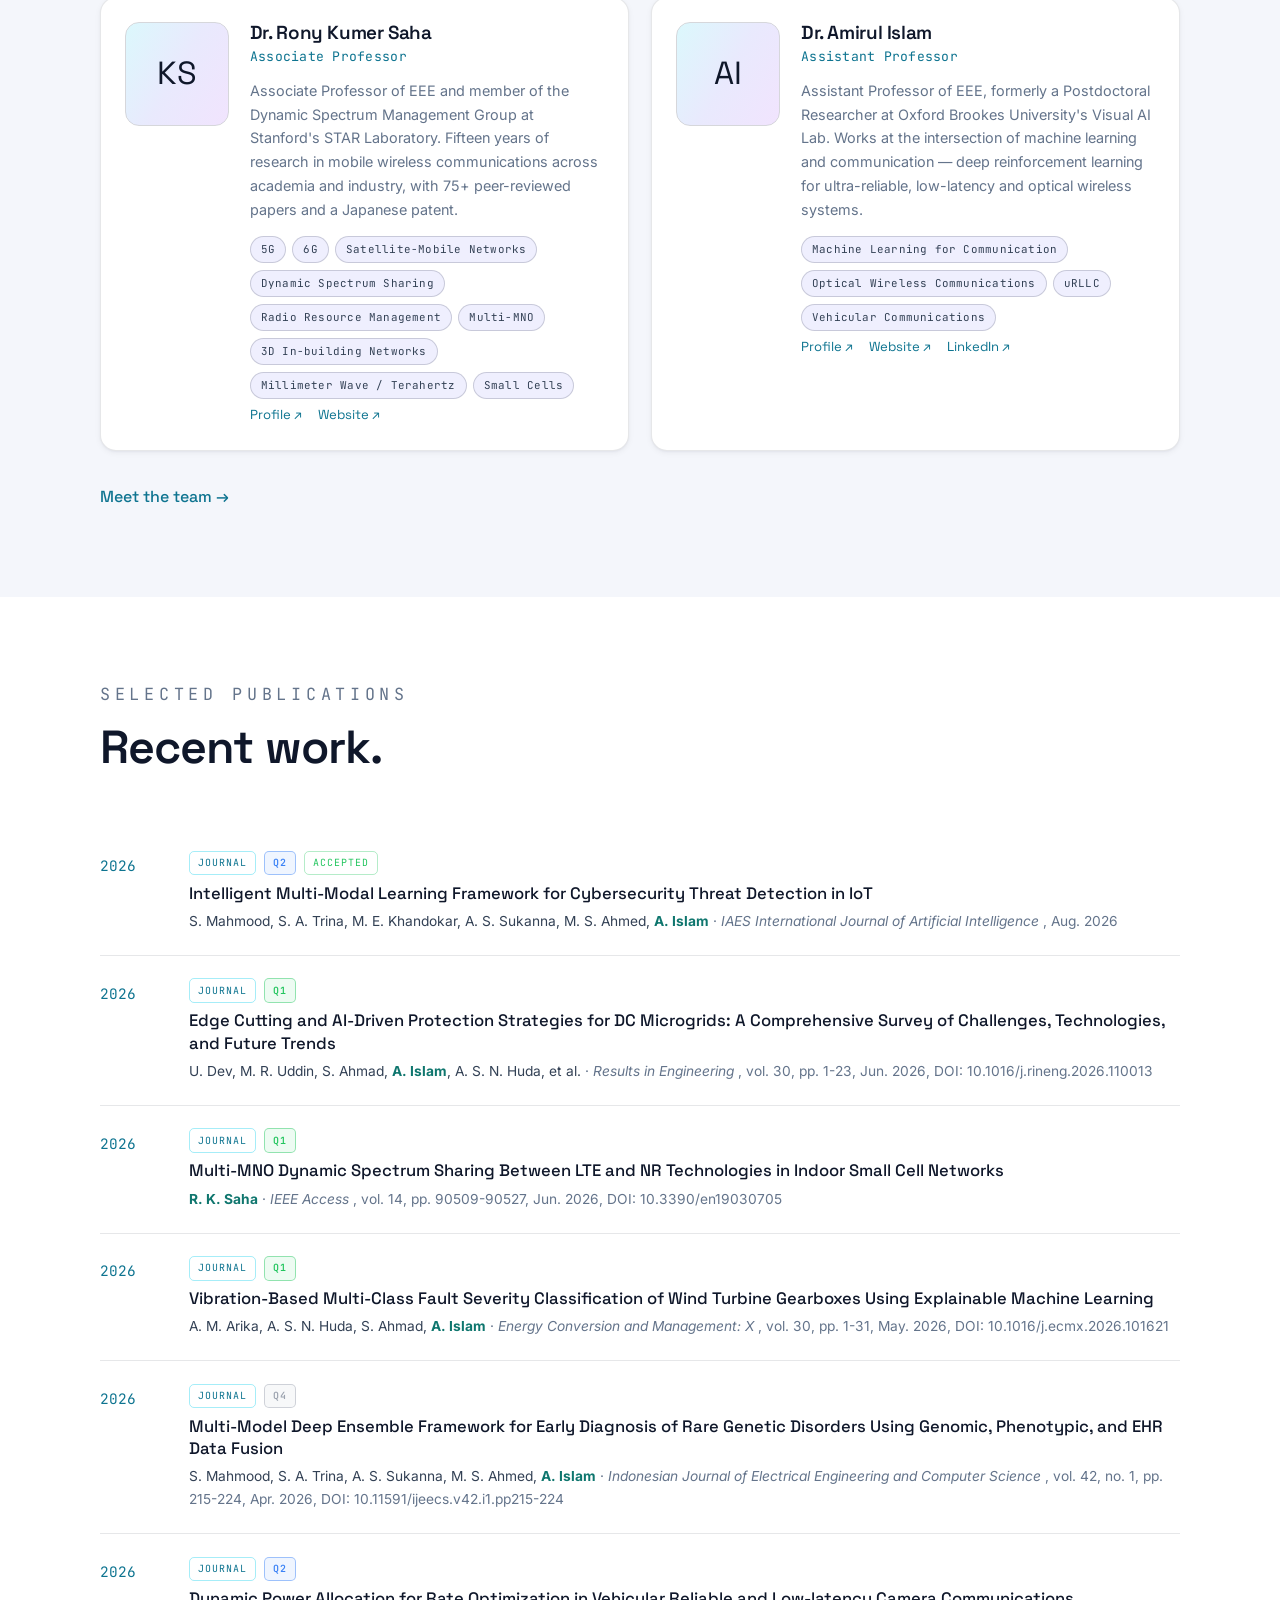
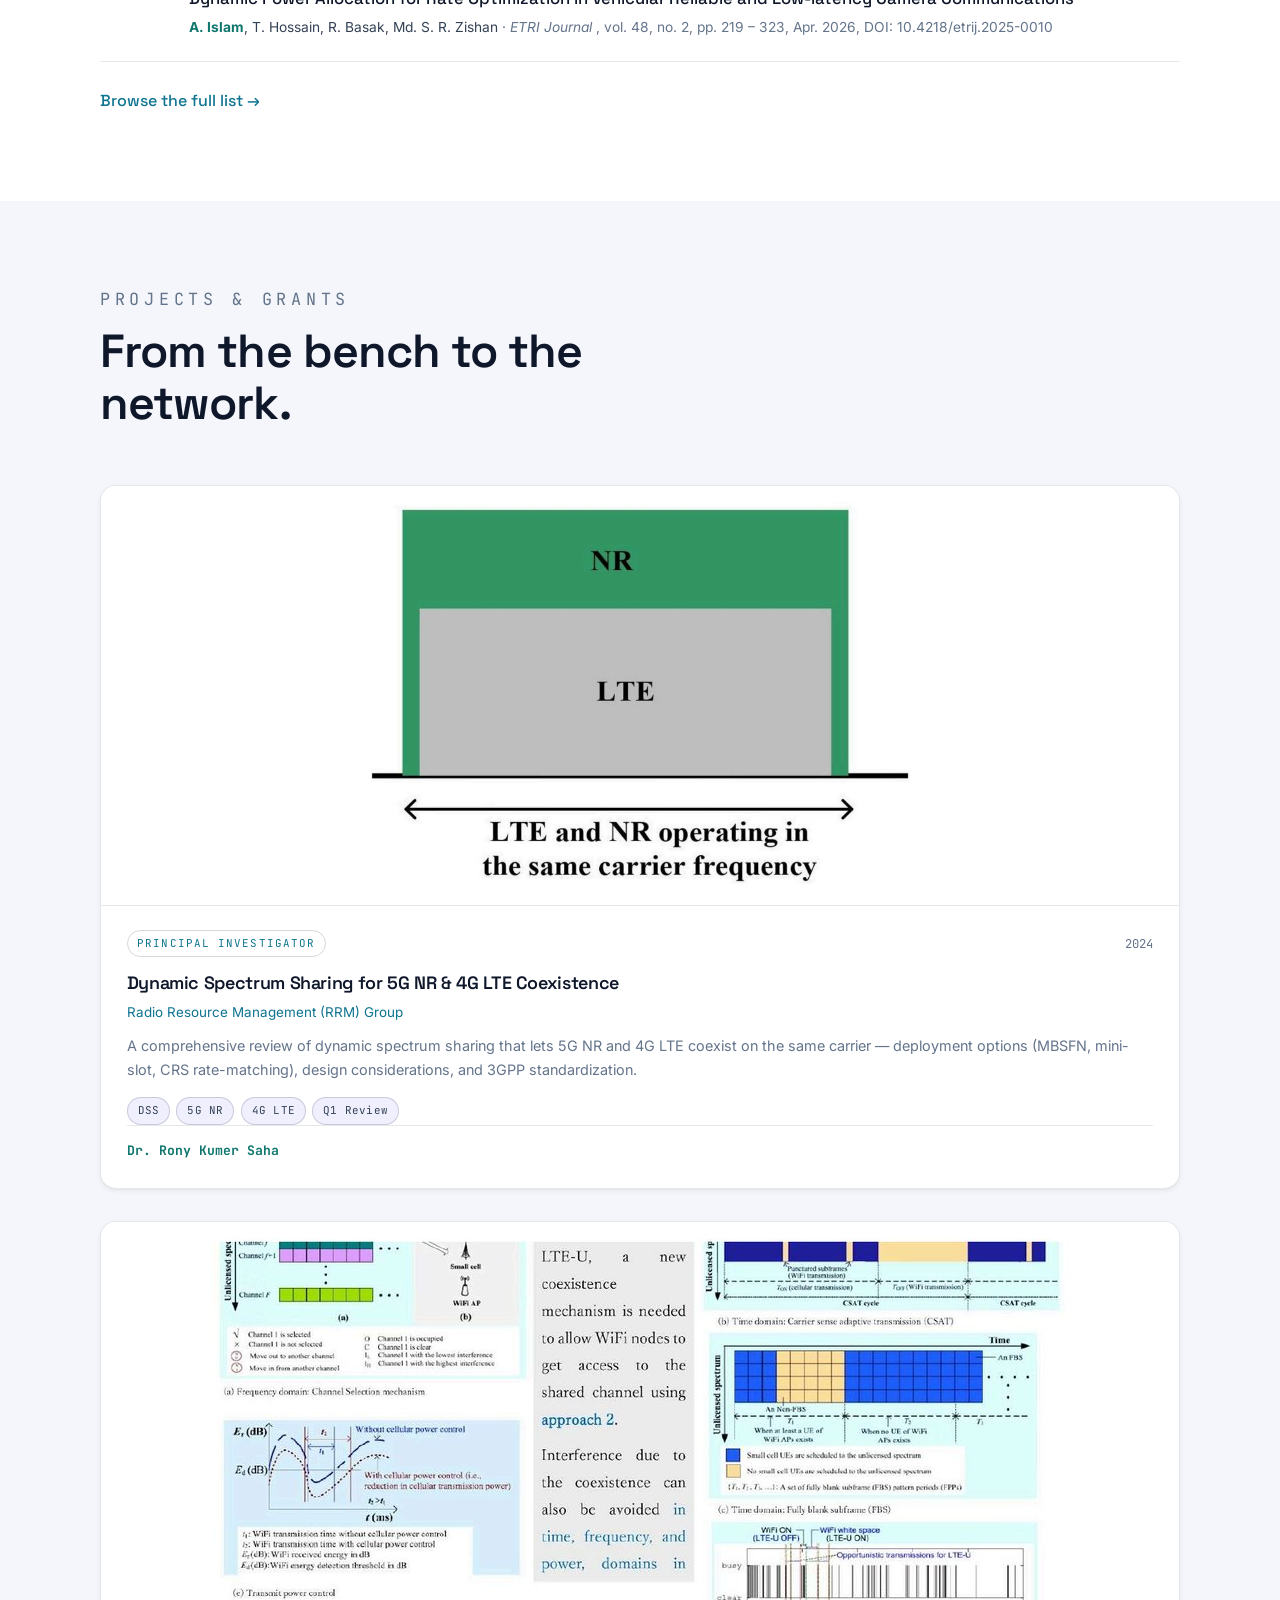
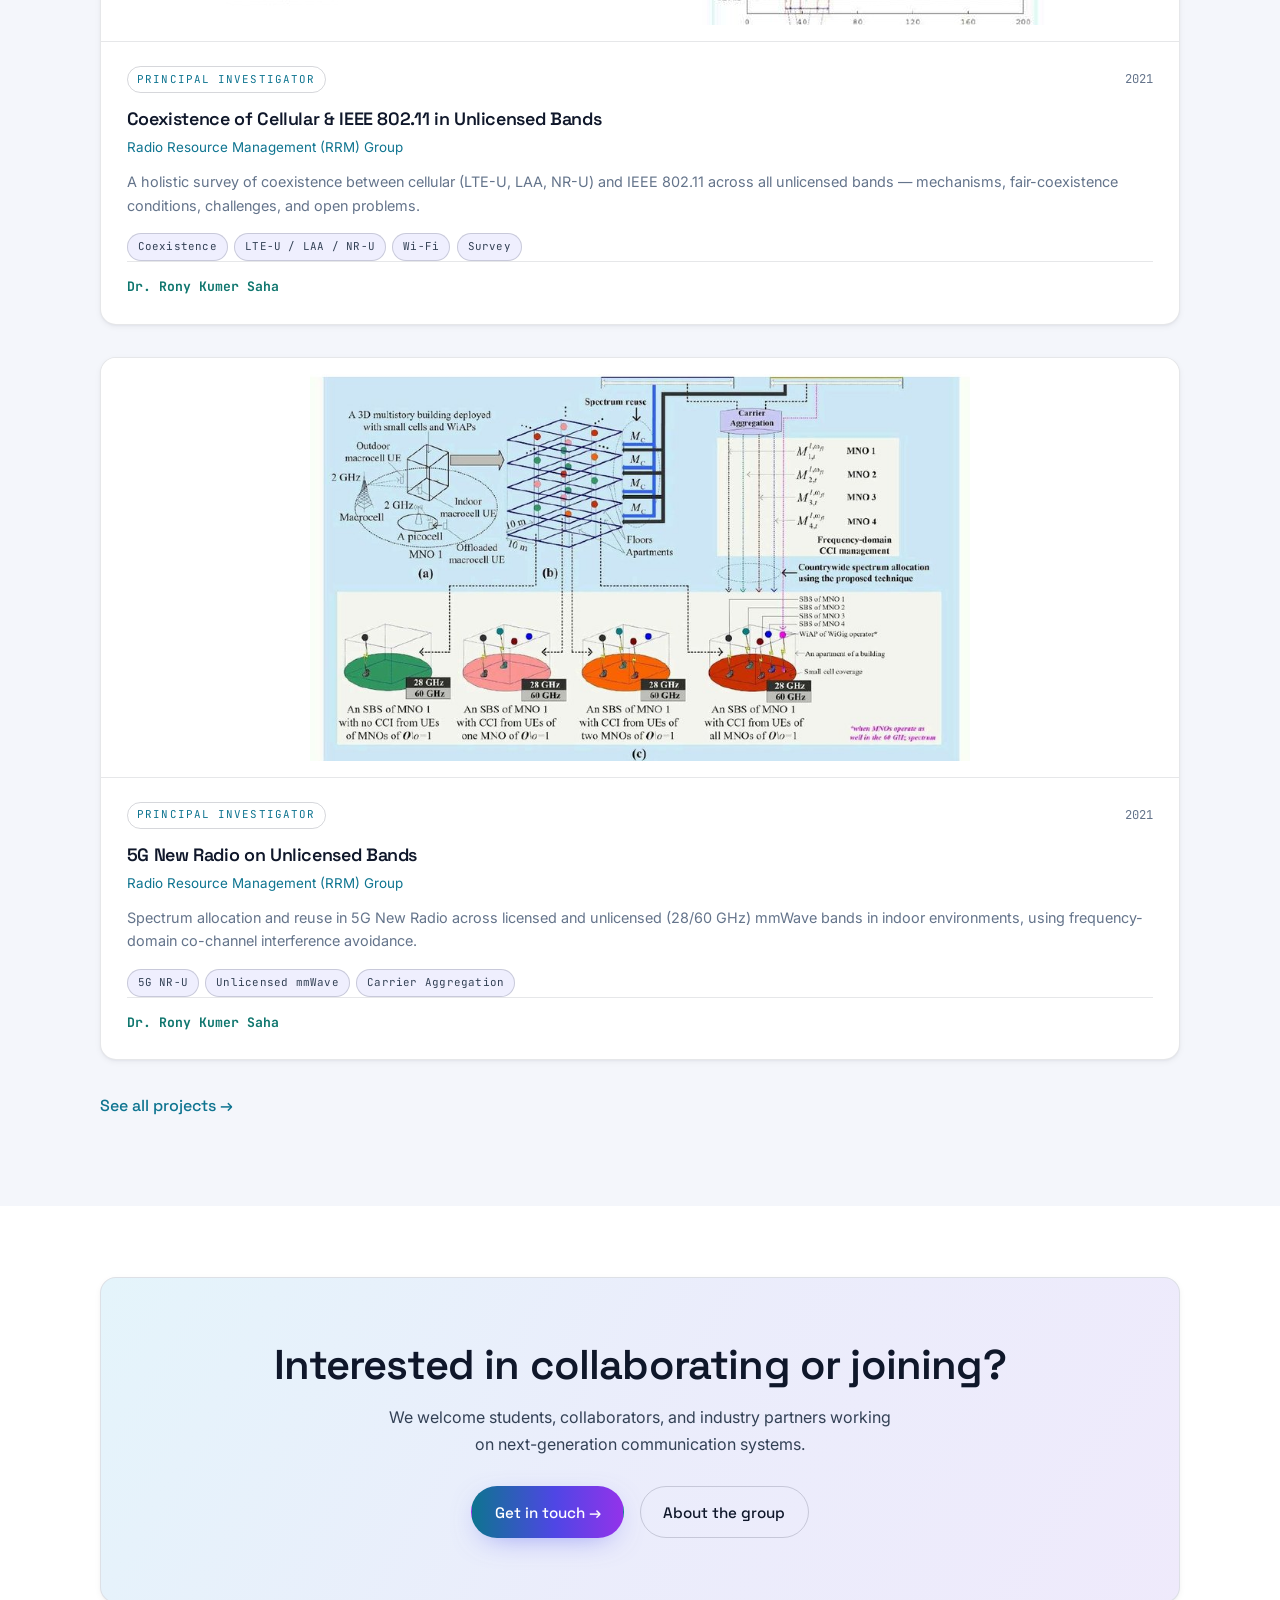
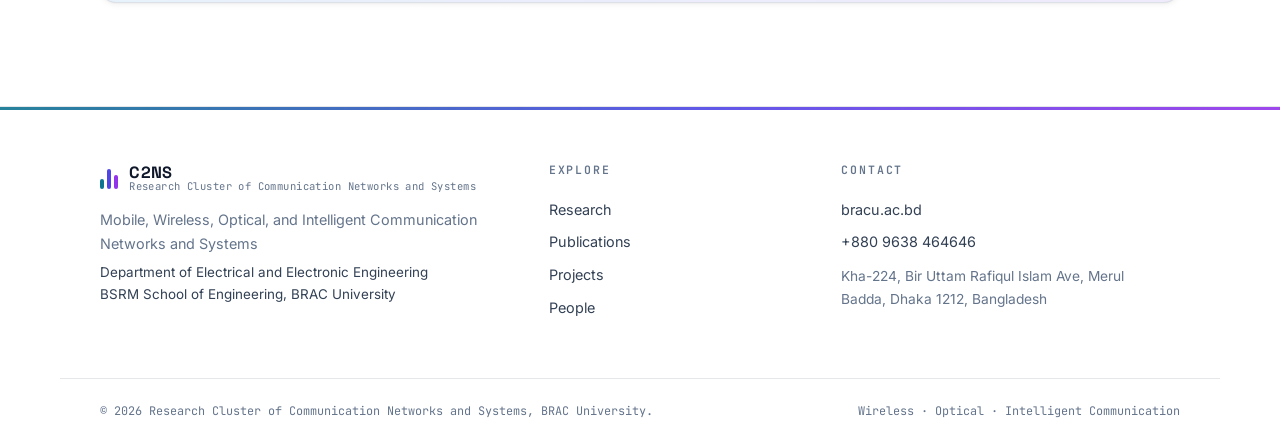
==== commit eb4aae37: "Update index.html" ====
--- a/index.html
+++ b/index.html
@@ -41,7 +41,7 @@
         <div class="about-grid__intro reveal">
           <p class="eyebrow eyebrow--signal">About the group</p>
           <h2>A research home for the next generation of connectivity.</h2>
-          <p>The <strong>Communication Systems Research Group</strong> investigates how information moves across space — reliably, securely, and efficiently. Our work spans the full stack: from spectrum policy and dynamic sharing, through modulation, coding and estimation theory, up to machine-learning-driven radios and 6G network design.</p>
+          <p>The <strong>Research Cluster of Communication Networks and Systems</strong> investigates how information moves across space — reliably, securely, and efficiently. Our work spans the full stack: from spectrum policy and dynamic sharing, through modulation, coding and estimation theory, up to machine-learning-driven radios and 6G network design.</p>
           <p>We build and evaluate real systems — <strong>software-defined radios, mmWave and terahertz spectrum models, and channel/link simulators</strong> — and pair experiment with rigorous theory. Our members graduate fluent in both the mathematics of communication and the systems that make it physical.</p>
           <p>We collaborate with academic and industry partners across telecom and beyond, and welcome motivated students at every level.</p>
         </div>
--- a/css/style.css
+++ b/css/style.css
@@ -208,7 +208,7 @@
 .dossier__meta div{display:flex;flex-direction:column}
 .dossier__meta dt{font-family:var(--font-m);font-size:.66rem;letter-spacing:.14em;text-transform:uppercase;color:var(--muted)}
 .dossier__meta dd{margin:0;font-family:var(--font-d);color:var(--mist);font-size:1.05rem}
-.dossier__links{display:flex;flex-direction:column;gap:.5rem;margin-bottom:1.4rem}
+.dossier__links{display:flex;flex-flow:row wrap;gap:.4rem 1.1rem;align-items:center}
 .dossier__links a{font-size:.86rem;color:var(--rf);font-family:var(--font-d)}
 .dossier__stats{display:grid;grid-template-columns:1fr 1fr;gap:1px;background:var(--line);border:1px solid var(--line);border-radius:12px;overflow:hidden}
 .dossier__stats div{background:var(--surface-2);padding:.9rem;text-align:center}
@@ -251,21 +251,41 @@
 .pub__badge--journal{color:var(--rf);border-color:rgba(34,211,238,.4)}
 .pub__badge--conference{color:var(--mm);border-color:rgba(99,102,241,.45)}
 .pub__badge--patent{color:var(--thz);border-color:rgba(168,85,247,.45)}
+.pub__badge--status{color:#22c55e; border-color:#22c55e55;}
+/* Quartile badge (common style) */
+.pub__badge--quartile{font-weight:600;}
+/* Q1 */
+.pub__badge--q1{color:#22c55e; border-color:rgba(34,197,94,.45); background:rgba(34,197,94,.08);}
+/* Q2 */
+.pub__badge--q2{color:#3b82f6; border-color:rgba(59,130,246,.45); background:rgba(59,130,246,.08);}
+/* Q3 */
+.pub__badge--q3{color:#f59e0b; border-color:rgba(245,158,11,.45); background:rgba(245,158,11,.08);}
+/* Q4 */
+.pub__badge--q4{ color:#9ca3af; border-color:rgba(156,163,175,.45); background:rgba(156,163,175,.08);}
 .pub__who{font-size:.76rem;color:var(--muted)}
 .pub__award{font-size:.72rem;color:#fcd34d;font-family:var(--font-m)}
 .pub__title{margin:0 0 .3rem;font-family:var(--font-d);color:var(--mist);font-size:1.04rem;line-height:1.35;font-weight:500}
 .pub__title a:hover{color:var(--rf)}
 .pub__meta{margin:0;font-size:.86rem;color:var(--muted)}
 .pub__authors{color:var(--soft)}
+.pub__who{display:none;}
 #pubEmpty{display:none;padding:2rem 0;color:var(--muted);font-family:var(--font-m)}
 @media (max-width:600px){.pub{grid-template-columns:1fr;gap:.5rem}.pub__year{padding-top:0}}
 
 /* ============================ PROJECTS =================================== */
-.pgrid{display:grid;grid-template-columns:repeat(2,1fr);gap:1.2rem}
+.pgrid{display:grid; grid-template-columns:1fr; gap:2rem; max-width:1200px; margin:0 auto;}
 @media (max-width:820px){.pgrid{grid-template-columns:1fr}}
-.proj{background:var(--surface);border:1px solid var(--line);border-radius:var(--radius);padding:1.6rem;
-  transition:transform .3s var(--ease),border-color .3s}
-.proj:hover{transform:translateY(-4px);border-color:var(--line-2)}
+.proj{background:var(--surface);border:1px solid var(--line);border-radius:var(--radius);overflow:hidden;
+  display:flex;flex-direction:column;
+  transition:transform .3s var(--ease),border-color .3s,box-shadow .3s}
+.proj:hover{transform:translateY(-4px);border-color:var(--signal);box-shadow:0 20px 44px -26px rgba(15,23,42,.4)}
+.proj__fig{height:420px;background:#fff;border-bottom:1px solid var(--line);
+  display:flex;align-items:center;justify-content:center;padding:1rem;overflow:hidden}
+.proj__fig img{max-width:100%;max-height:100%;object-fit:contain;display:block}
+.proj{max-width:1200px; margin:auto;}
+.proj__fig--ph{background:var(--spectrum-soft);border-bottom:1px solid var(--line)}
+.proj__fig--ph span{font-family:var(--font-m);font-size:.72rem;letter-spacing:.12em;text-transform:uppercase;color:var(--rf)}
+.proj__pad{padding:1.5rem 1.6rem 1.6rem;display:flex;flex-direction:column;flex:1}
 .proj__top{display:flex;justify-content:space-between;gap:1rem;margin-bottom:.9rem;align-items:center}
 .proj__role{font-family:var(--font-m);font-size:.68rem;letter-spacing:.1em;text-transform:uppercase;color:var(--rf);
   border:1px solid var(--line-2);border-radius:999px;padding:.24rem .6rem}
@@ -273,7 +293,7 @@
 .proj h3{font-size:1.12rem;margin-bottom:.4rem;line-height:1.25}
 .proj__org{color:var(--rf);font-size:.84rem;margin-bottom:.7rem}
 .proj__desc{color:var(--muted);font-size:.9rem;margin-bottom:1rem}
-.proj__pi{font-family:var(--font-m);font-size:.74rem;color:var(--soft);margin:.9rem 0 0;padding-top:.9rem;border-top:1px solid var(--line)}
+.proj__pi{font-family:var(--font-m);font-size:.74rem;color:var(--soft);margin:auto 0 0;padding-top:.9rem;border-top:1px solid var(--line)}
 
 /* ============================ ABOUT / PROSE ============================== */
 .lead-block{max-width:760px}
@@ -393,25 +413,34 @@
 /* ============================================================================
    Team placeholders (RA / collaborators) + pagination
    ========================================================================== */
-.teamgrid{display:grid;grid-template-columns:repeat(3,1fr);gap:1.2rem}
+.teamgrid{display:grid;grid-template-columns:repeat(3,1fr);gap:1.5rem}
 @media (max-width:900px){.teamgrid{grid-template-columns:repeat(2,1fr)}}
 @media (max-width:600px){.teamgrid{grid-template-columns:1fr}}
-.tcard{display:flex;gap:1rem;align-items:flex-start;background:var(--surface);
-  border:1px dashed var(--line-2);border-radius:var(--radius);padding:1.3rem 1.4rem;
-  transition:transform .3s var(--ease),border-color .3s,background .3s}
-.tcard:hover{transform:translateY(-4px);border-color:var(--signal);background:var(--surface-2)}
-.tcard__avatar{flex:0 0 46px;width:46px;height:46px;border-radius:12px;display:grid;place-items:center;
-  font-family:var(--font-d);font-size:1.1rem;color:var(--signal);
-  background:var(--spectrum-soft);border:1px solid var(--line-2)}
-.tcard__body{min-width:0}
-.tcard__top{display:flex;align-items:center;gap:.6rem;justify-content:space-between}
-.tcard__top h4{font-size:1.02rem;color:var(--mist)}
-.tcard__tag{font-family:var(--font-m);font-size:.6rem;letter-spacing:.12em;text-transform:uppercase;
-  color:var(--signal);border:1px solid var(--line-2);border-radius:999px;padding:.16rem .5rem;white-space:nowrap}
-.tcard__role{font-family:var(--font-m);font-size:.74rem;color:var(--rf);margin:.35rem 0 .4rem;letter-spacing:.02em}
-.tcard__area{color:var(--muted);font-size:.88rem;margin:0}
-.tcard__link{display:inline-block;margin-top:.7rem;font-family:var(--font-d);font-size:.82rem;color:var(--signal)}
-.tcard__link:hover{filter:brightness(1.15)}
+.tcard{display:flex;flex-direction:column;background:var(--surface);border:1px solid var(--line);
+  border-radius:18px;overflow:hidden;
+  transition:transform .3s var(--ease),border-color .3s,box-shadow .3s}
+.tcard:hover{transform:translateY(-4px);border-color:var(--signal);box-shadow:0 20px 44px -24px rgba(15,23,42,.4)}
+.tcard__photo{aspect-ratio:1/1;background:var(--surface-2);overflow:hidden}
+.tcard__photo img{width:100%;height:100%;object-fit:cover;display:block}
+.tcard__ph{width:100%;height:100%;display:grid;place-items:center;font-family:var(--font-d);
+  font-size:2.8rem;color:var(--signal);background:var(--spectrum-soft)}
+.tcard__body{padding:1.3rem 1.4rem 1.5rem;display:flex;flex-direction:column}
+.tcard__name{font-size:1.14rem;color:var(--mist);margin:0 0 .2rem}
+.tcard__role{font-family:var(--font-m);font-size:.76rem;color:var(--rf);letter-spacing:.02em;margin:0 0 .3rem}
+.tcard__dept{font-size:.82rem;color:var(--muted);margin:0}
+.tcard__sup{font-family:var(--font-m);font-size:.58rem;letter-spacing:.08em;text-transform:uppercase;
+  color:var(--muted);margin:.5rem 0 0}
+.tcard__area{font-size:.85rem;color:var(--soft);margin:.6rem 0 0;line-height:1.5;
+  display:-webkit-box;-webkit-line-clamp:3;-webkit-box-orient:vertical;overflow:hidden}
+.tcard__icons{display:flex;flex-wrap:wrap;gap:.5rem;margin:1rem 0 .1rem}
+.tcard__ico{width:34px;height:34px;border-radius:50%;display:grid;place-items:center;background:var(--c,var(--signal));
+  color:#fff;font-family:var(--font-m);font-size:.6rem;font-weight:700;text-decoration:none;transition:transform .2s}
+.tcard__ico:hover{transform:translateY(-2px)}
+.tcard__btn{margin-top:1.1rem;display:inline-flex;align-items:center;justify-content:center;gap:.4rem;
+  padding:.72rem 1rem;border-radius:11px;background:var(--rf);color:#fff;font-family:var(--font-d);
+  font-size:.9rem;text-decoration:none;transition:filter .2s}
+.tcard__btn:hover{filter:brightness(1.1)}
+.tcard__btn--soft{background:var(--surface-2);color:var(--mist);border:1px solid var(--line-2)}
 
 /* pagination */
 .pagination{display:flex;flex-wrap:wrap;gap:.4rem;justify-content:center;align-items:center;
@@ -446,3 +475,5 @@
 .pubstats__cell b{display:block;font-family:var(--font-d);font-size:1.7rem;line-height:1;margin-bottom:.35rem;background:var(--spectrum);-webkit-background-clip:text;background-clip:text;color:transparent}
 .pubstats__cell span{font-family:var(--font-m);font-size:.6rem;letter-spacing:.1em;text-transform:uppercase;color:var(--muted)}
 @media (max-width:420px){ .pubstats{grid-template-columns:repeat(2,1fr)} }
+
+.contact-emails{display:flex;flex-direction:column;gap:.3rem}
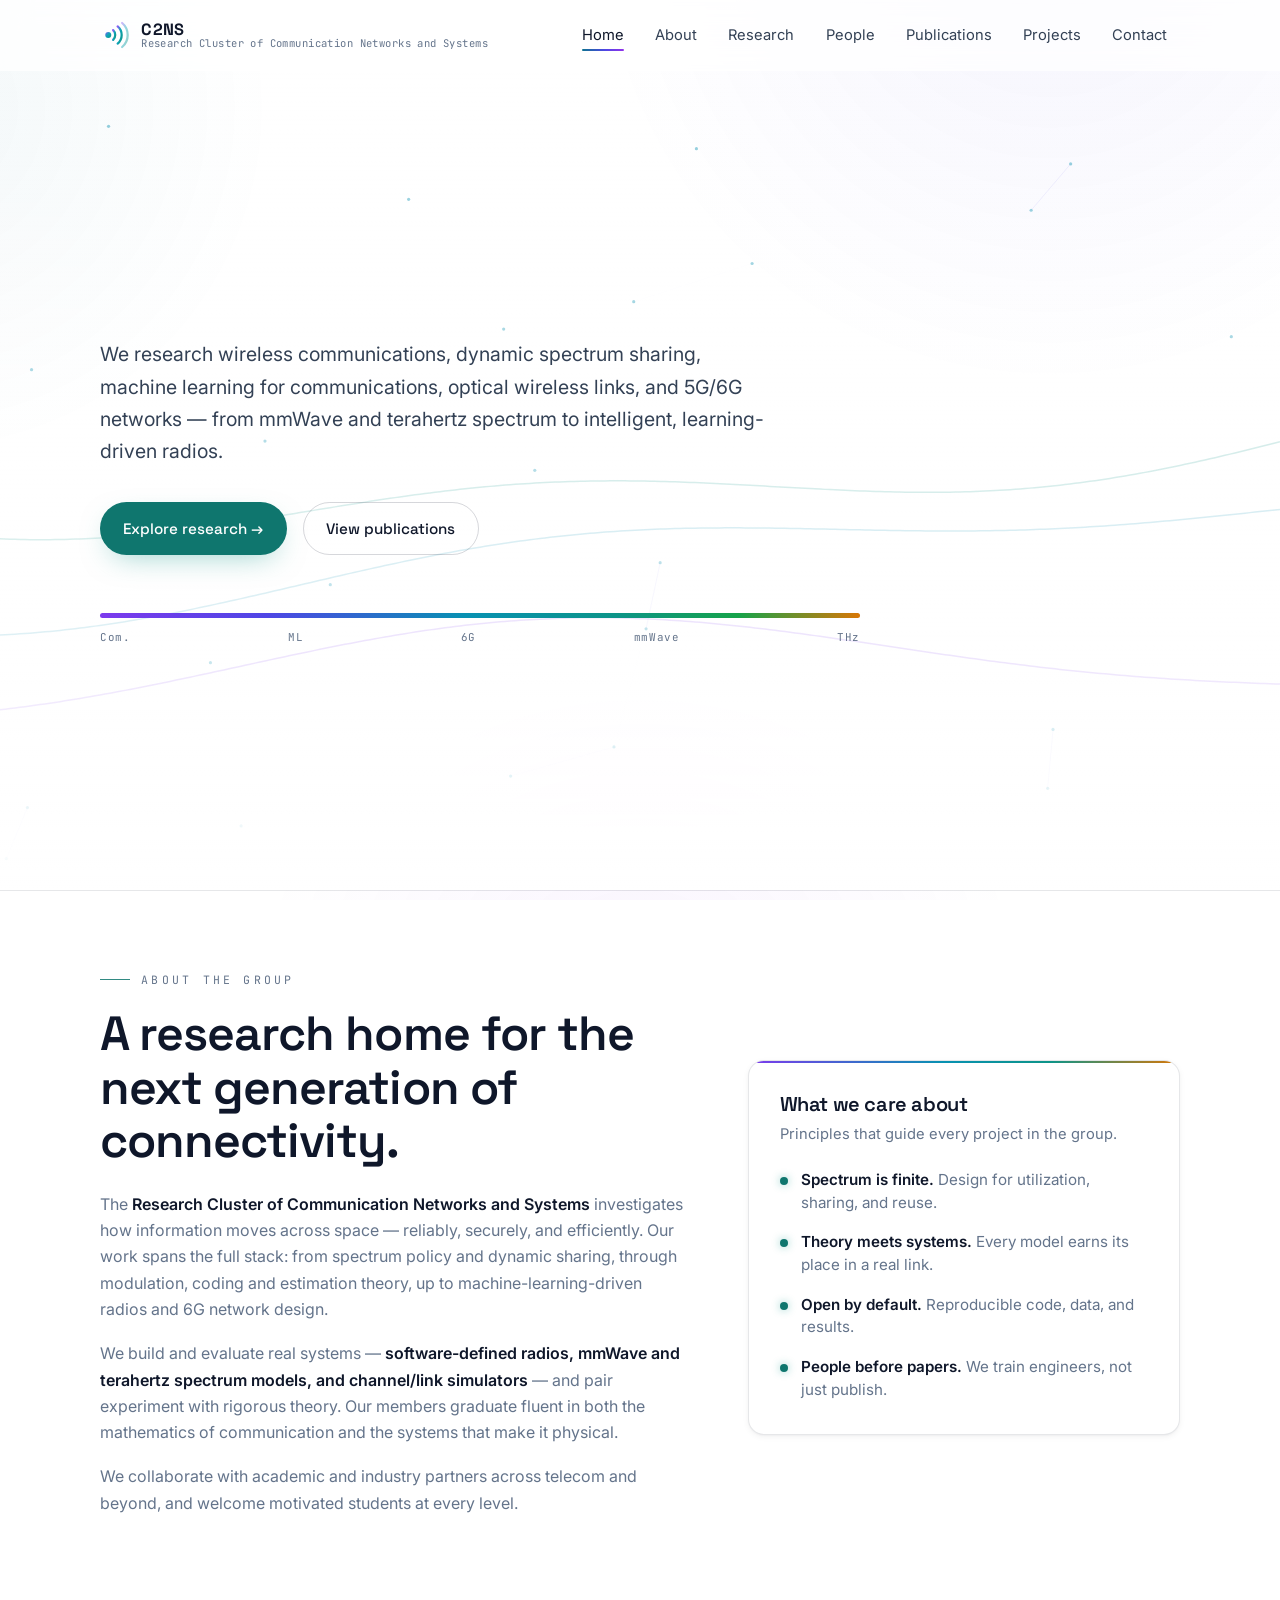
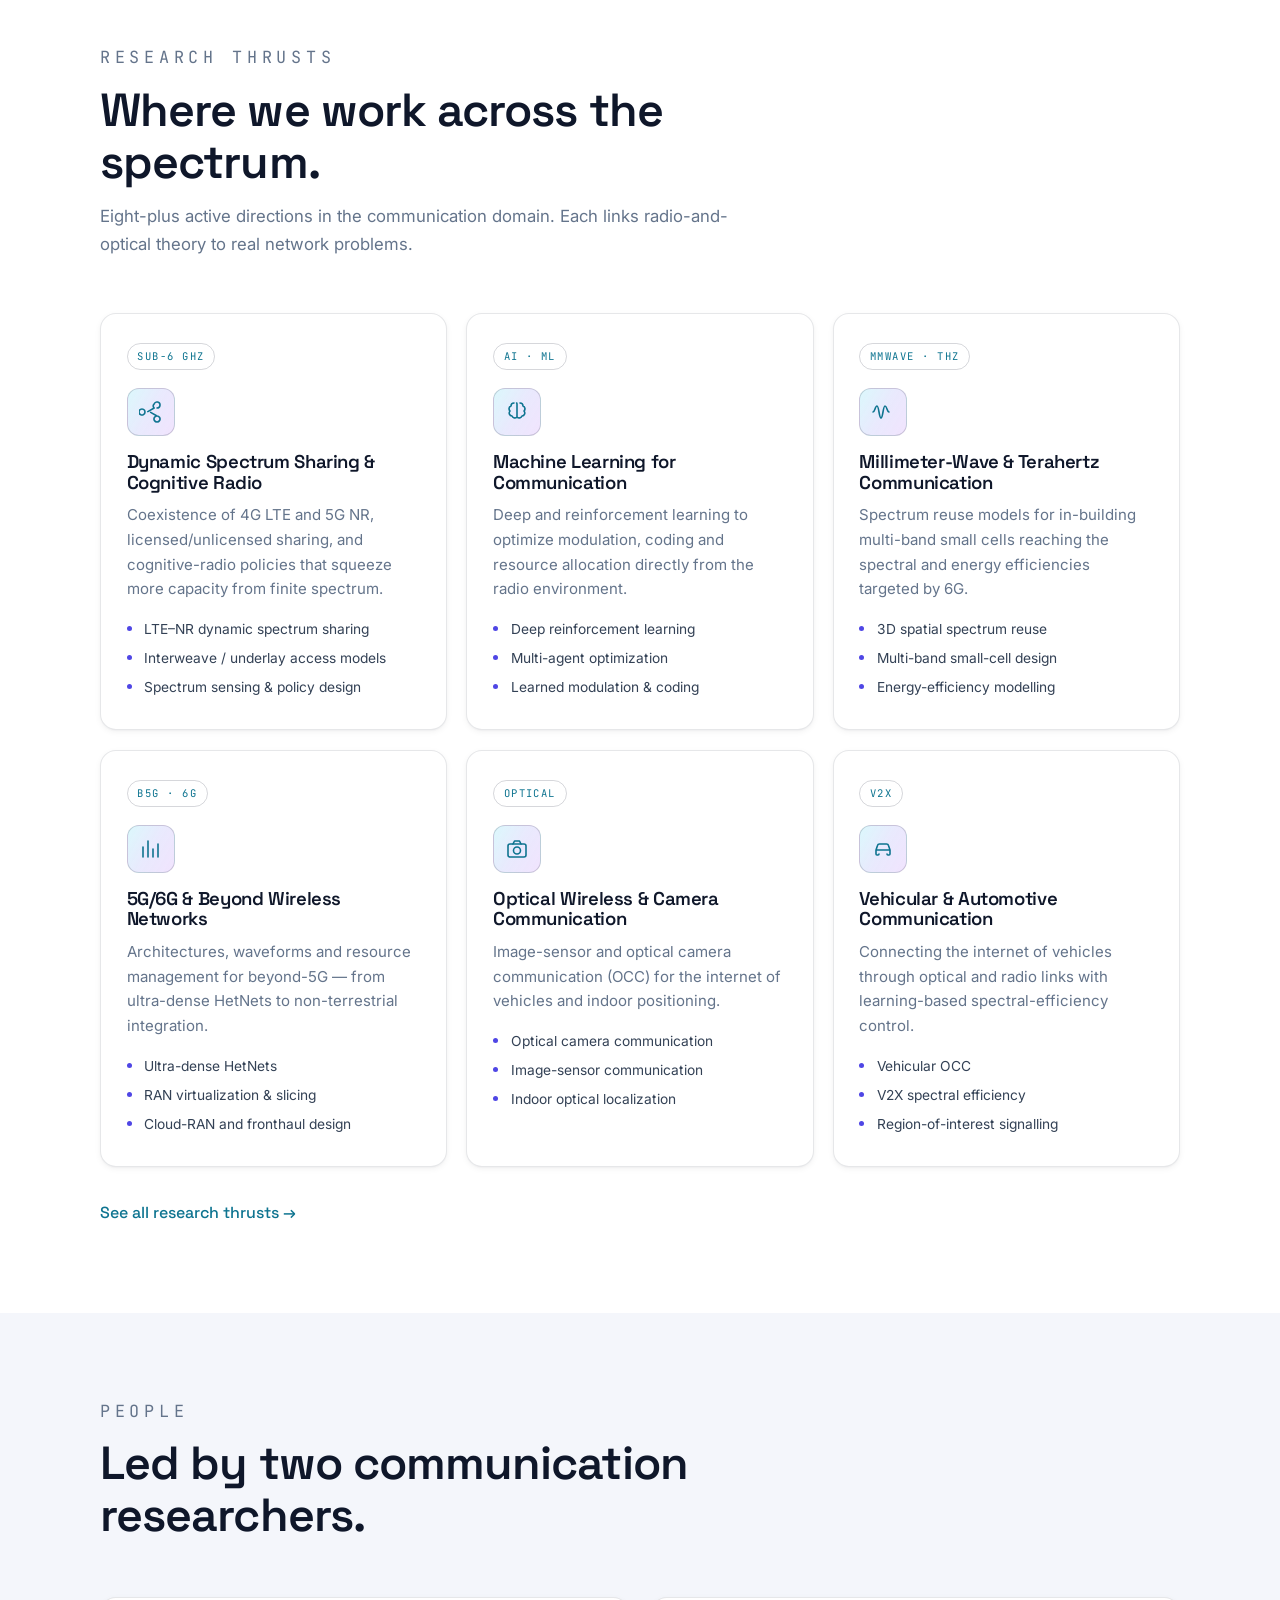
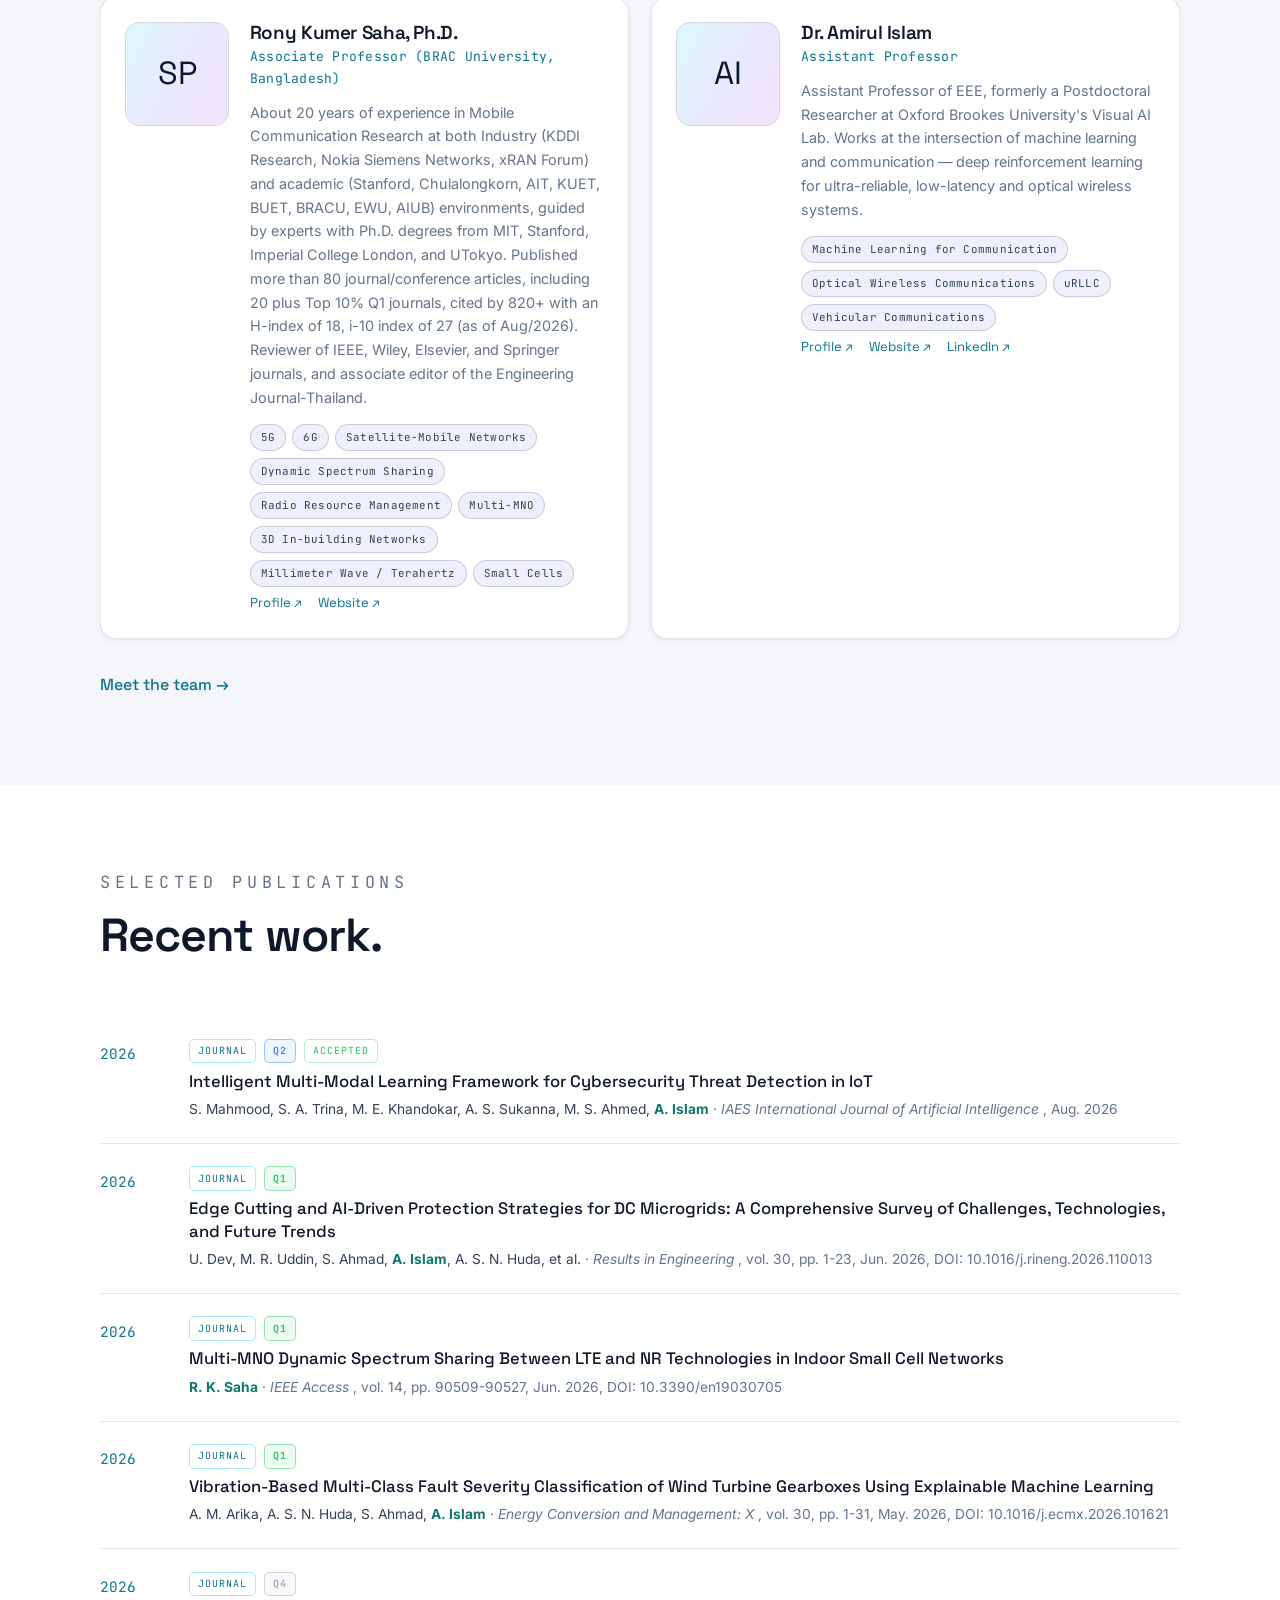
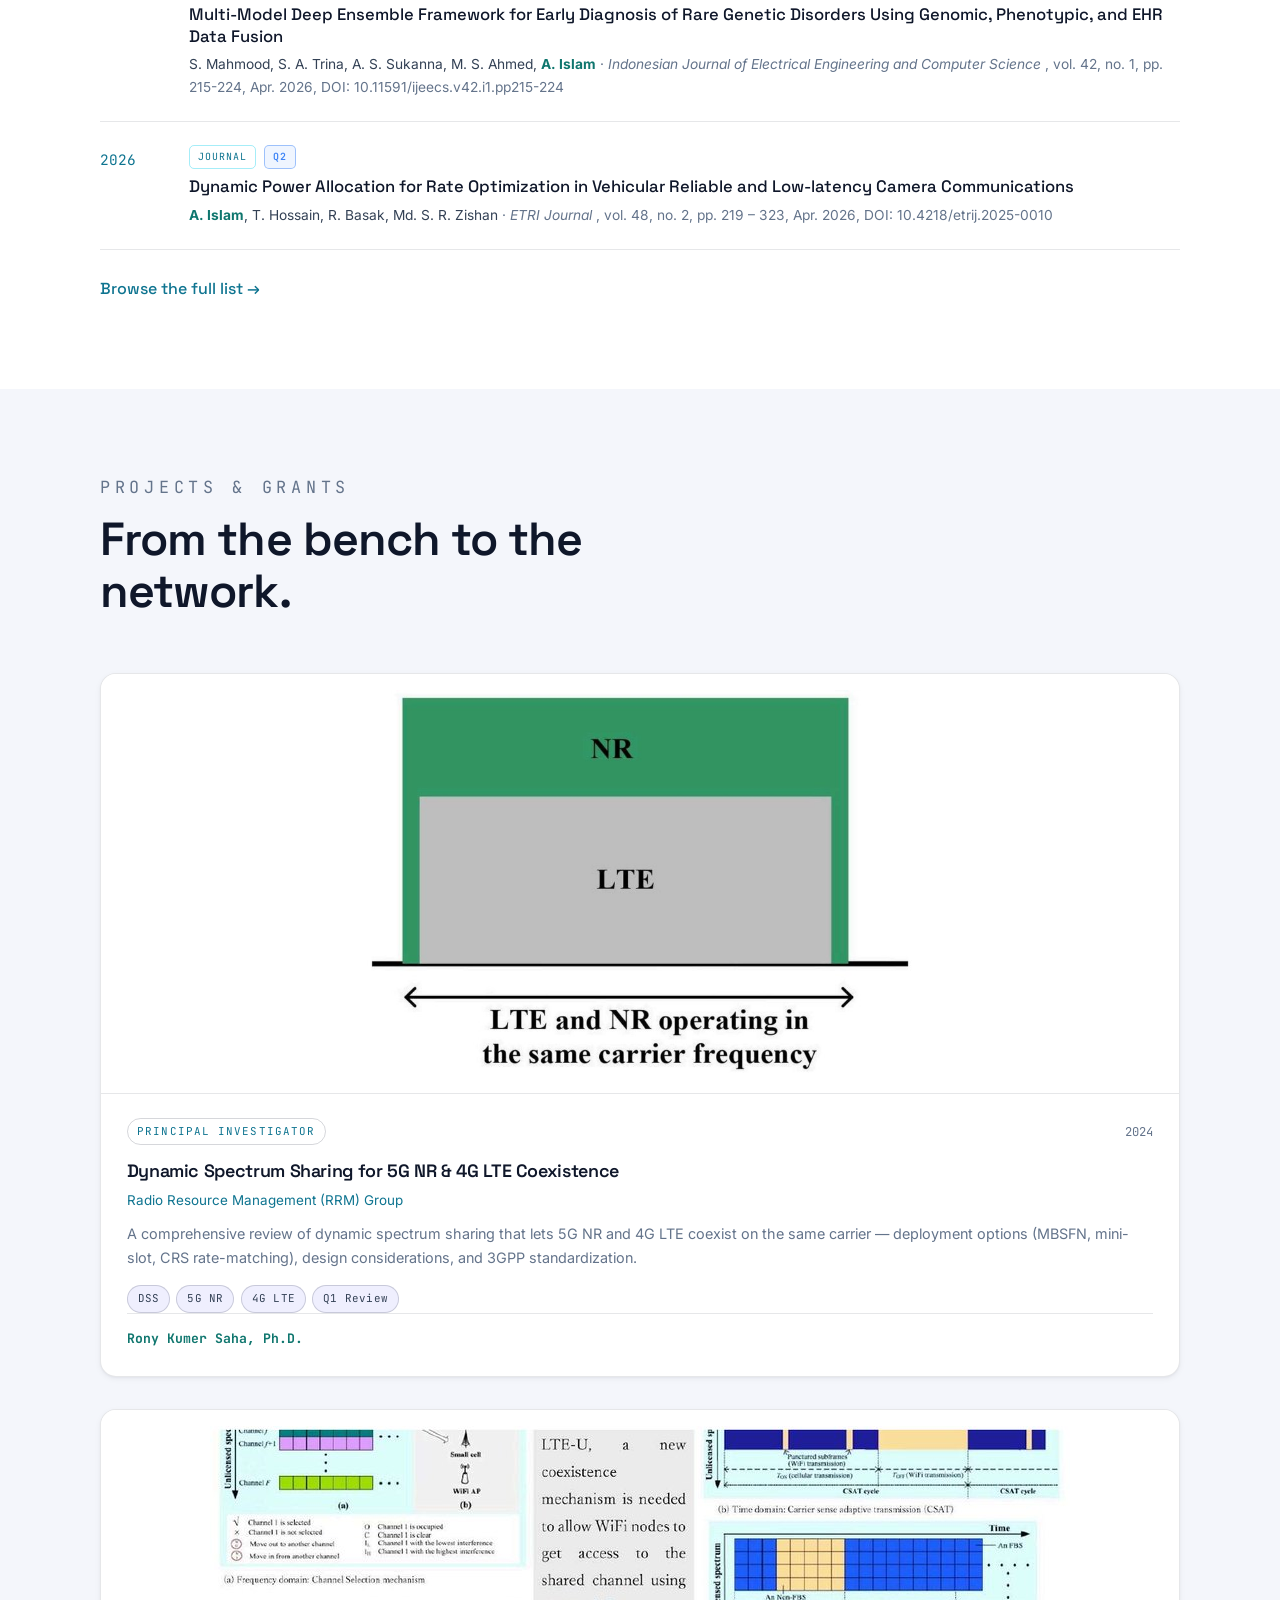
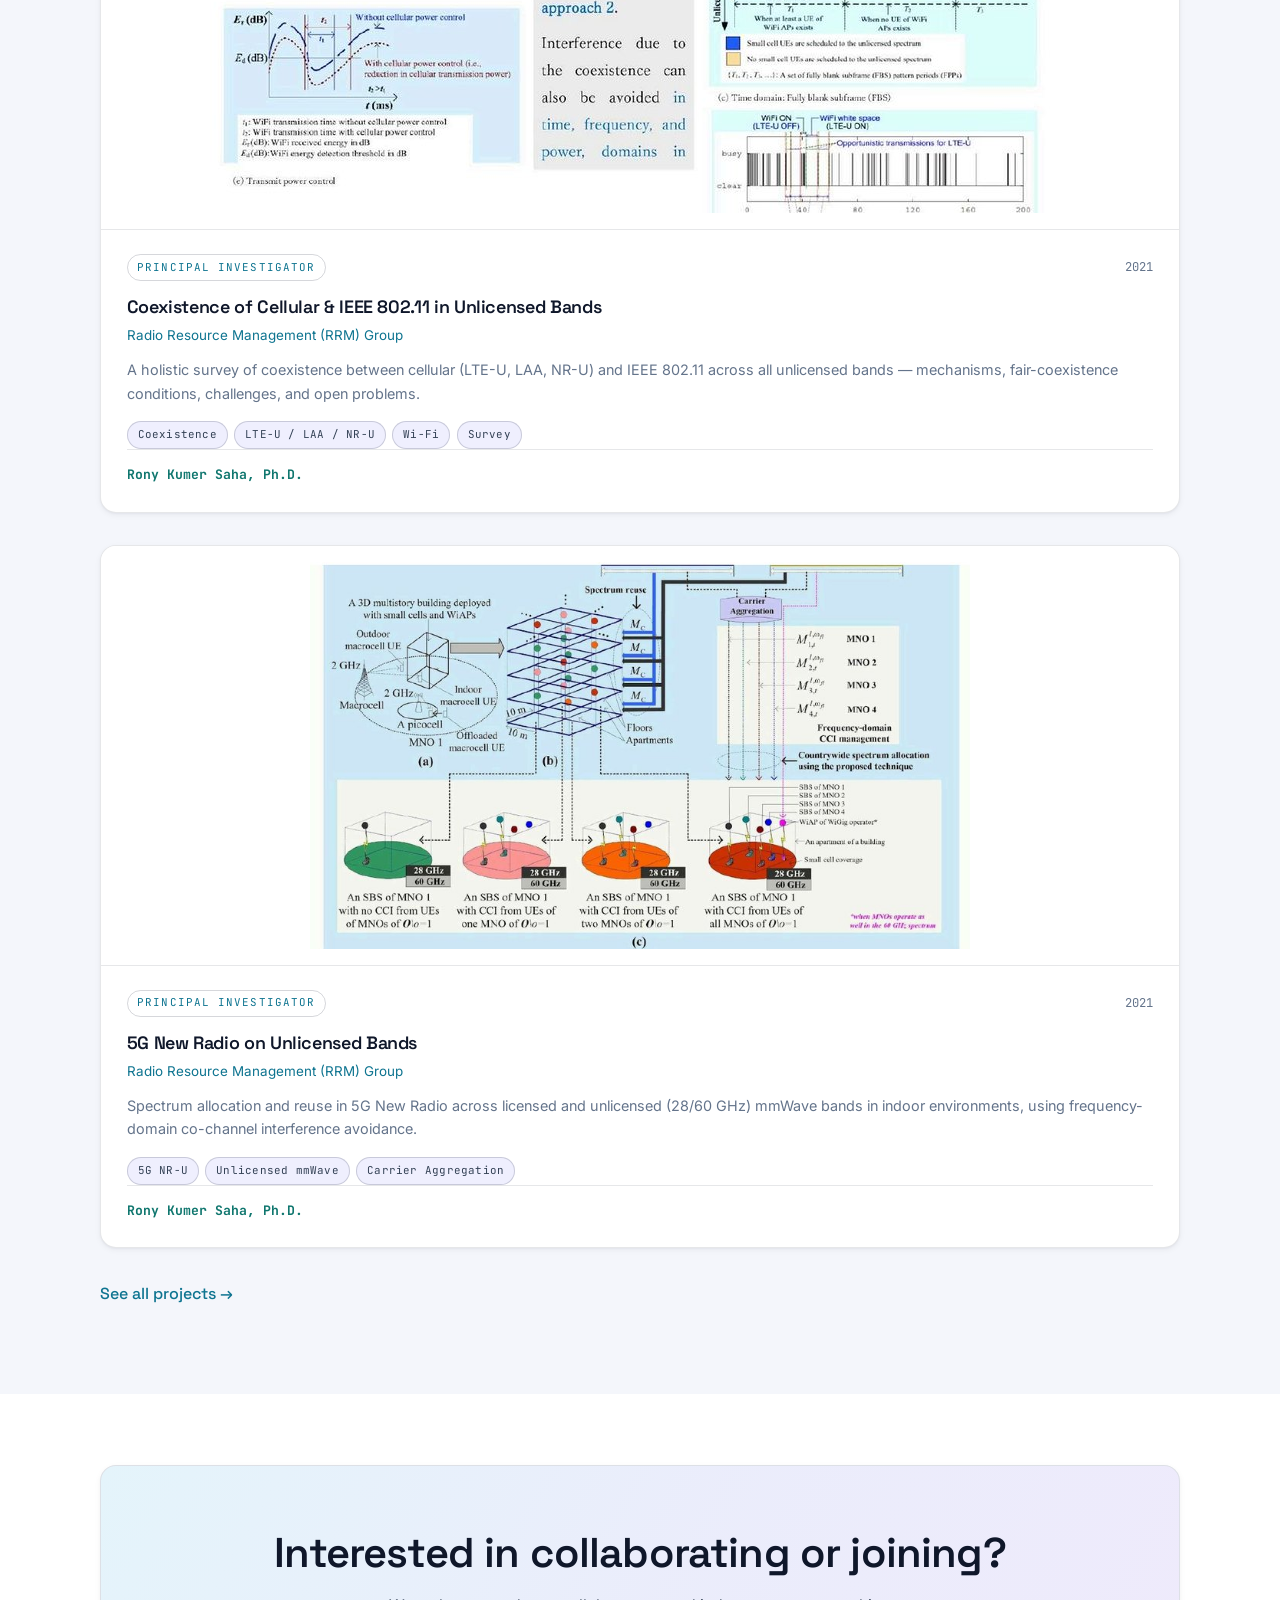
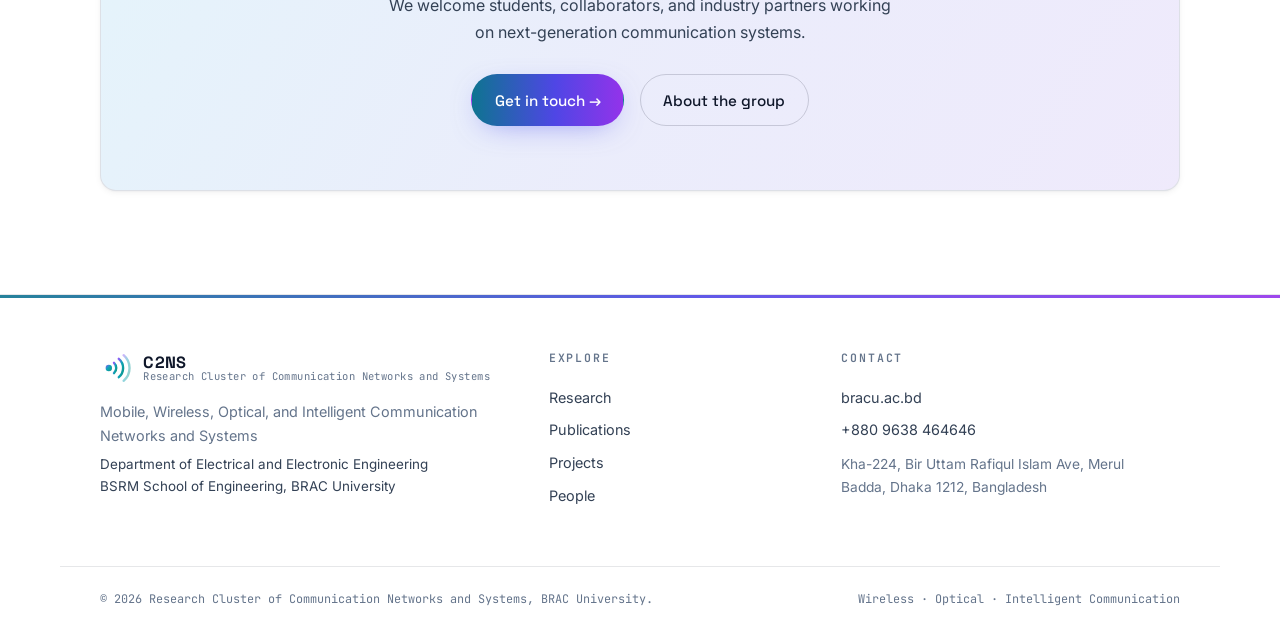
==== commit cb70941d: "Update hero section in index.html Removed eyebrow and title elements from the hero section." ====
--- a/index.html
+++ b/index.html
@@ -19,8 +19,6 @@
     <section class="hero">
       <canvas id="heroCanvas" aria-hidden="true"></canvas>
       <div class="wrap hero__inner">
-        <span class="eyebrow eyebrow--signal">Research Cluster of Communication Networks and Systems</span>
-        <h1 id="heroTitle">Engineering the <span class="grad">signals</span> that connect everything.</h1>
         <p class="hero__lead">We research wireless communications, dynamic spectrum sharing, machine learning for communications, optical wireless links, and 5G/6G networks — from mmWave and terahertz spectrum to intelligent, learning-driven radios.</p>
         <div class="hero__cta">
           <a class="btn btn--primary" href="research.html">Explore research →</a>
--- a/css/style.css
+++ b/css/style.css
@@ -208,7 +208,7 @@
 .dossier__meta div{display:flex;flex-direction:column}
 .dossier__meta dt{font-family:var(--font-m);font-size:.66rem;letter-spacing:.14em;text-transform:uppercase;color:var(--muted)}
 .dossier__meta dd{margin:0;font-family:var(--font-d);color:var(--mist);font-size:1.05rem}
-.dossier__links{display:flex;flex-flow:row wrap;gap:.4rem 1.1rem;align-items:center}
+.dossier__links{display:flex;flex-direction:column;gap:.5rem;margin-bottom:1.4rem}
 .dossier__links a{font-size:.86rem;color:var(--rf);font-family:var(--font-d)}
 .dossier__stats{display:grid;grid-template-columns:1fr 1fr;gap:1px;background:var(--line);border:1px solid var(--line);border-radius:12px;overflow:hidden}
 .dossier__stats div{background:var(--surface-2);padding:.9rem;text-align:center}
@@ -477,3 +477,5 @@
 @media (max-width:420px){ .pubstats{grid-template-columns:repeat(2,1fr)} }
 
 .contact-emails{display:flex;flex-direction:column;gap:.3rem}
+.brand__logo{width:30px;height:30px;display:block;flex:0 0 auto}
+.brand--foot .brand__logo{width:32px;height:32px}
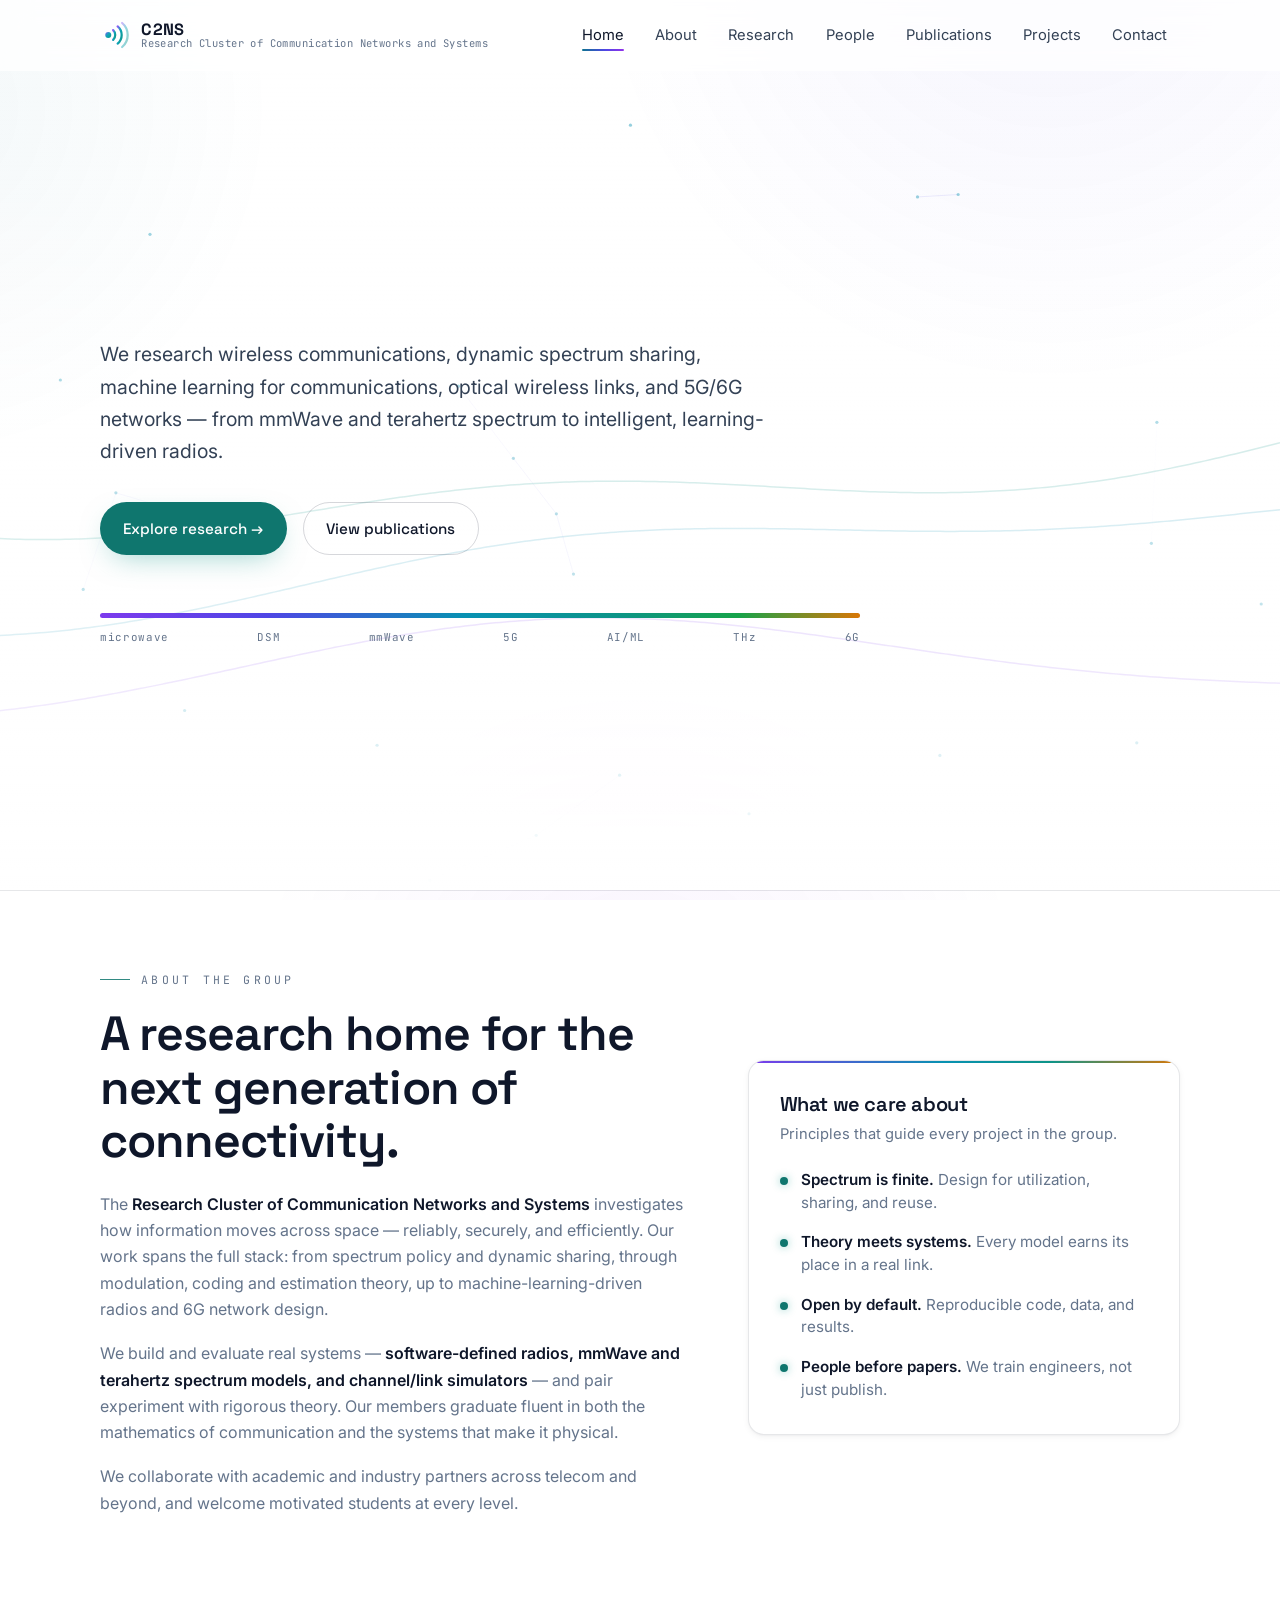
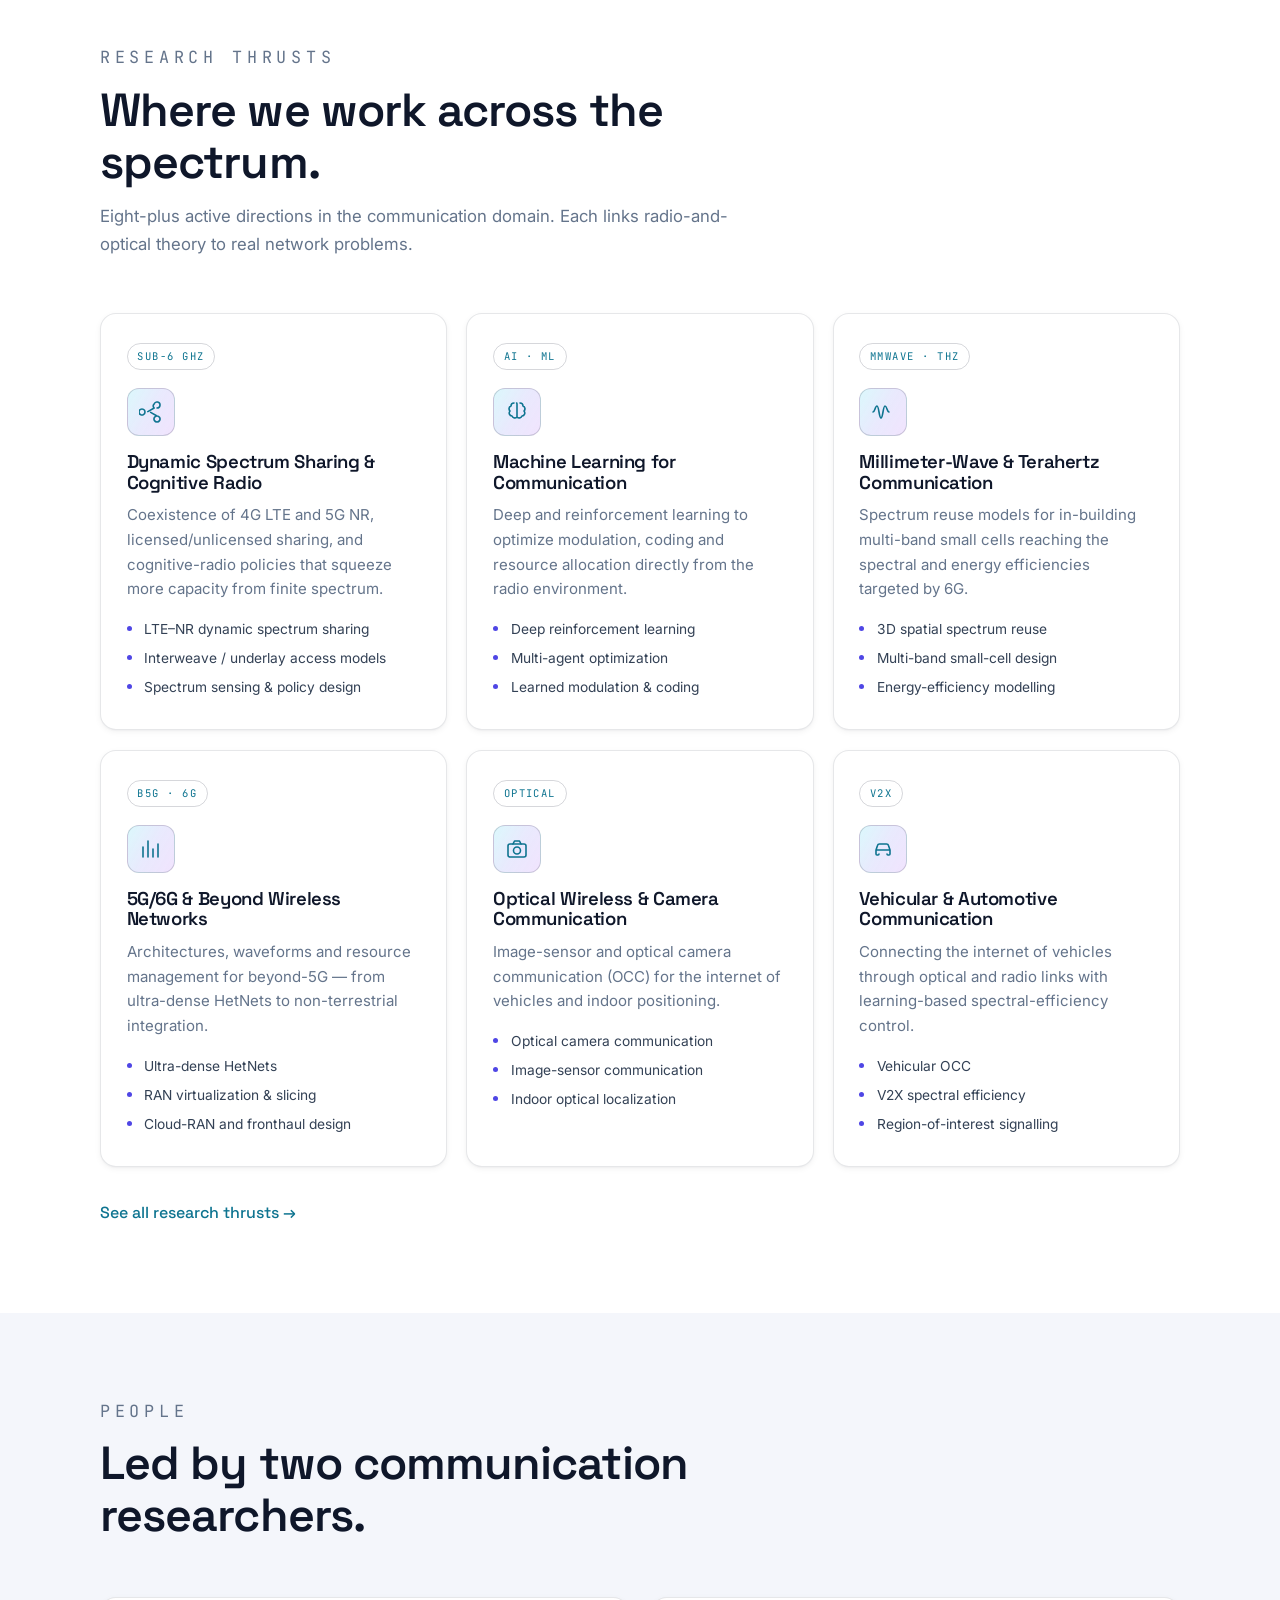
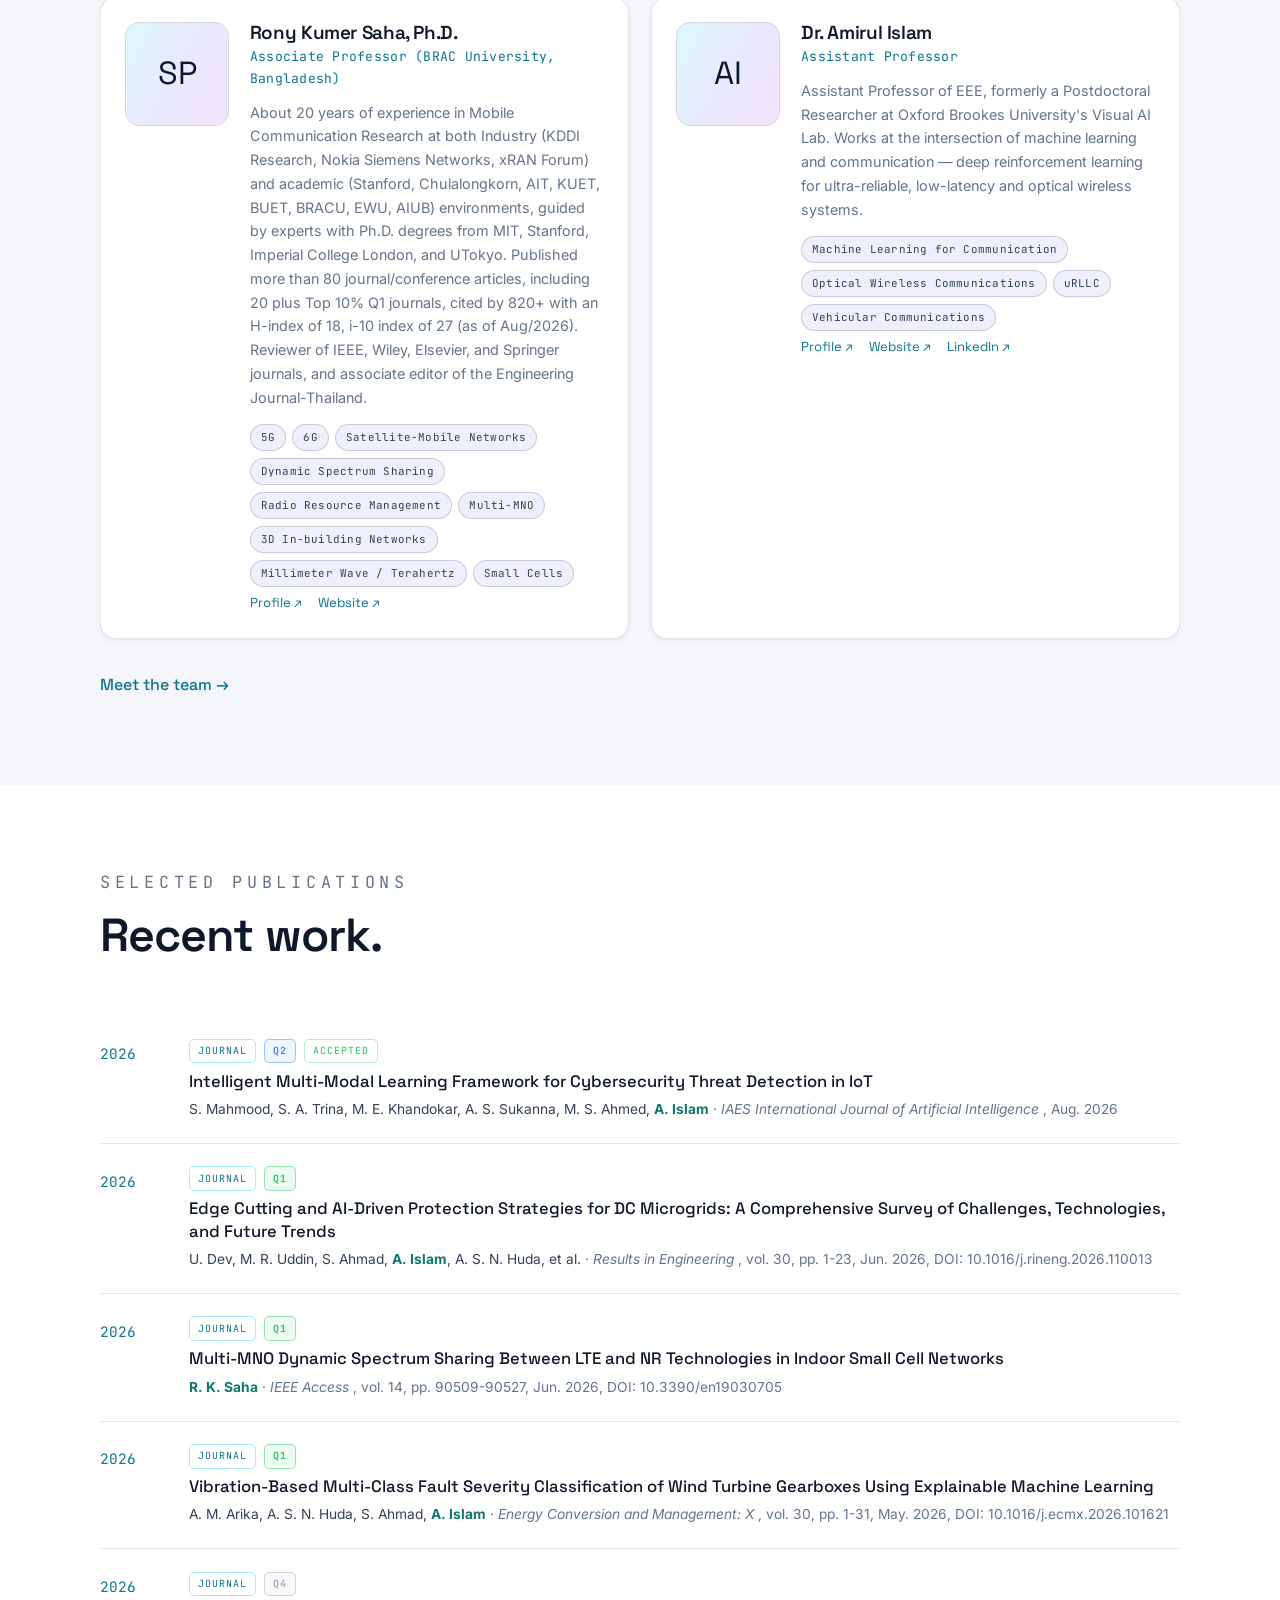
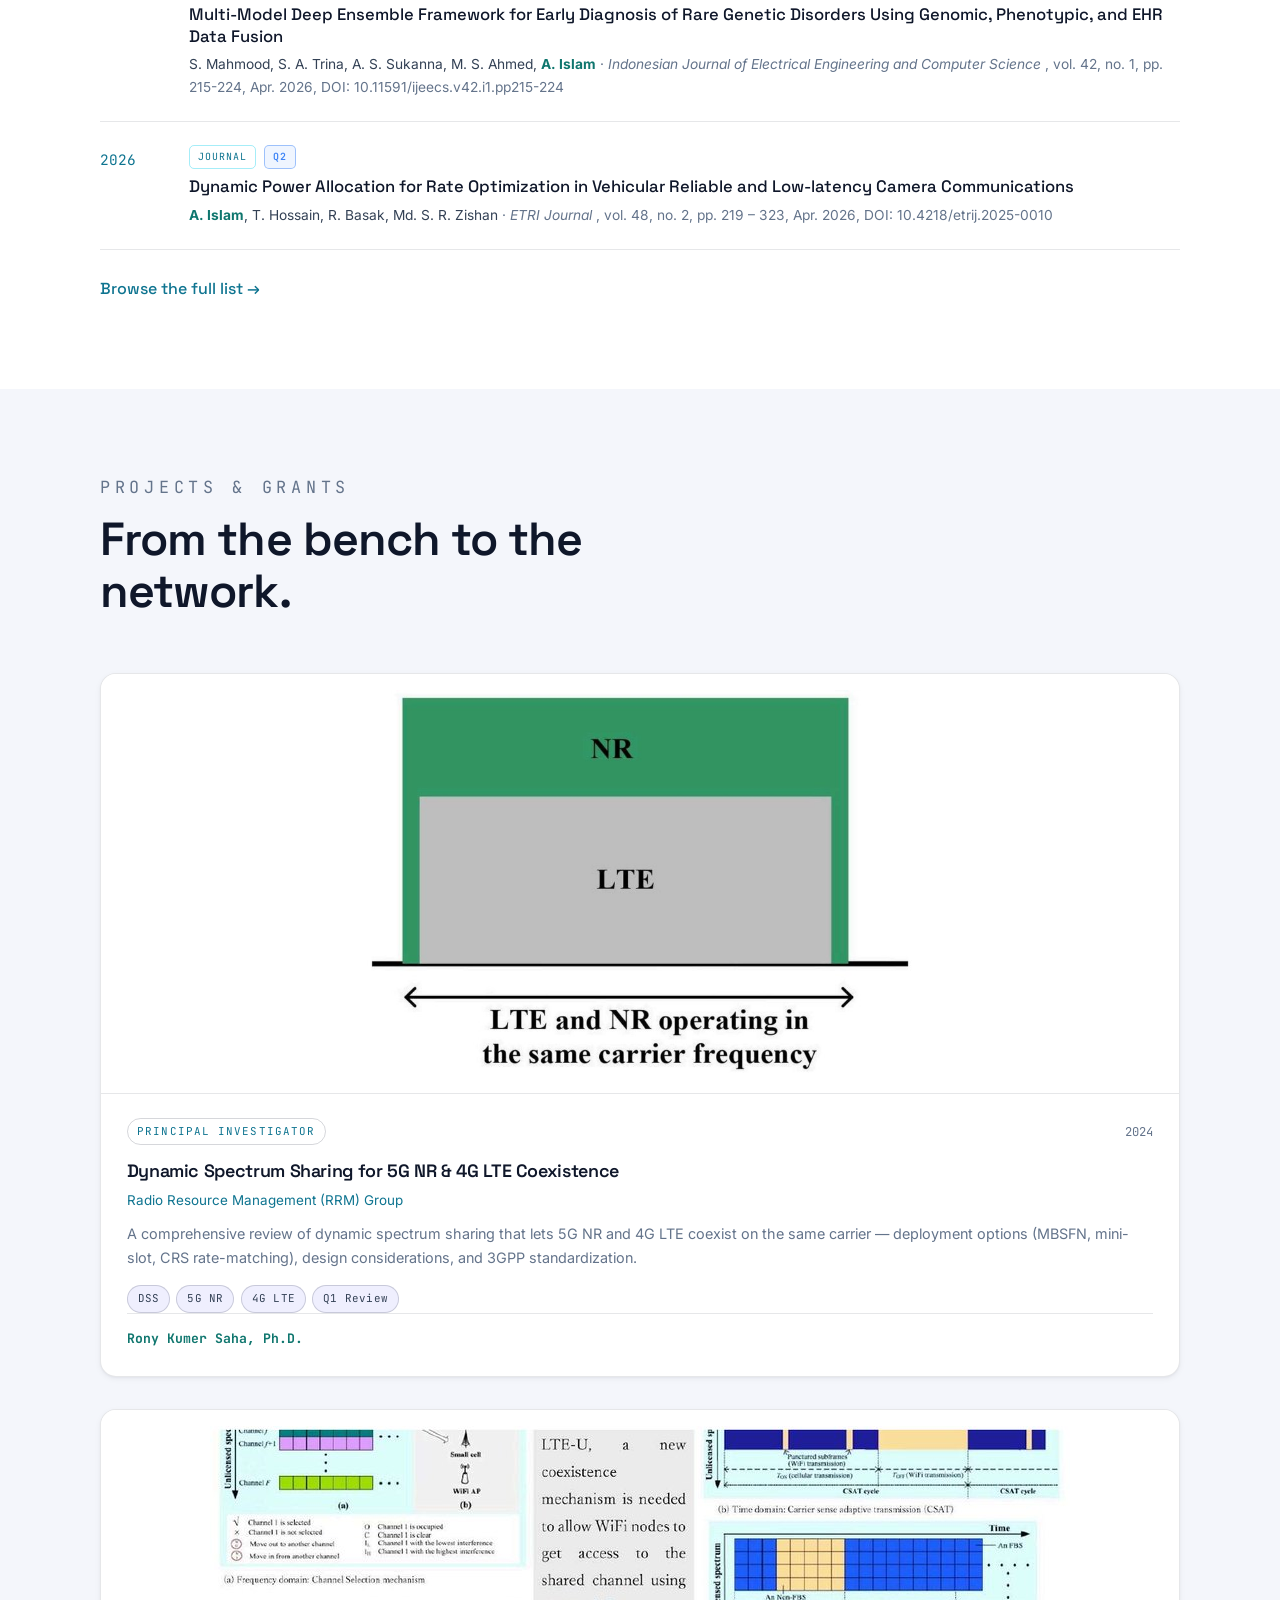
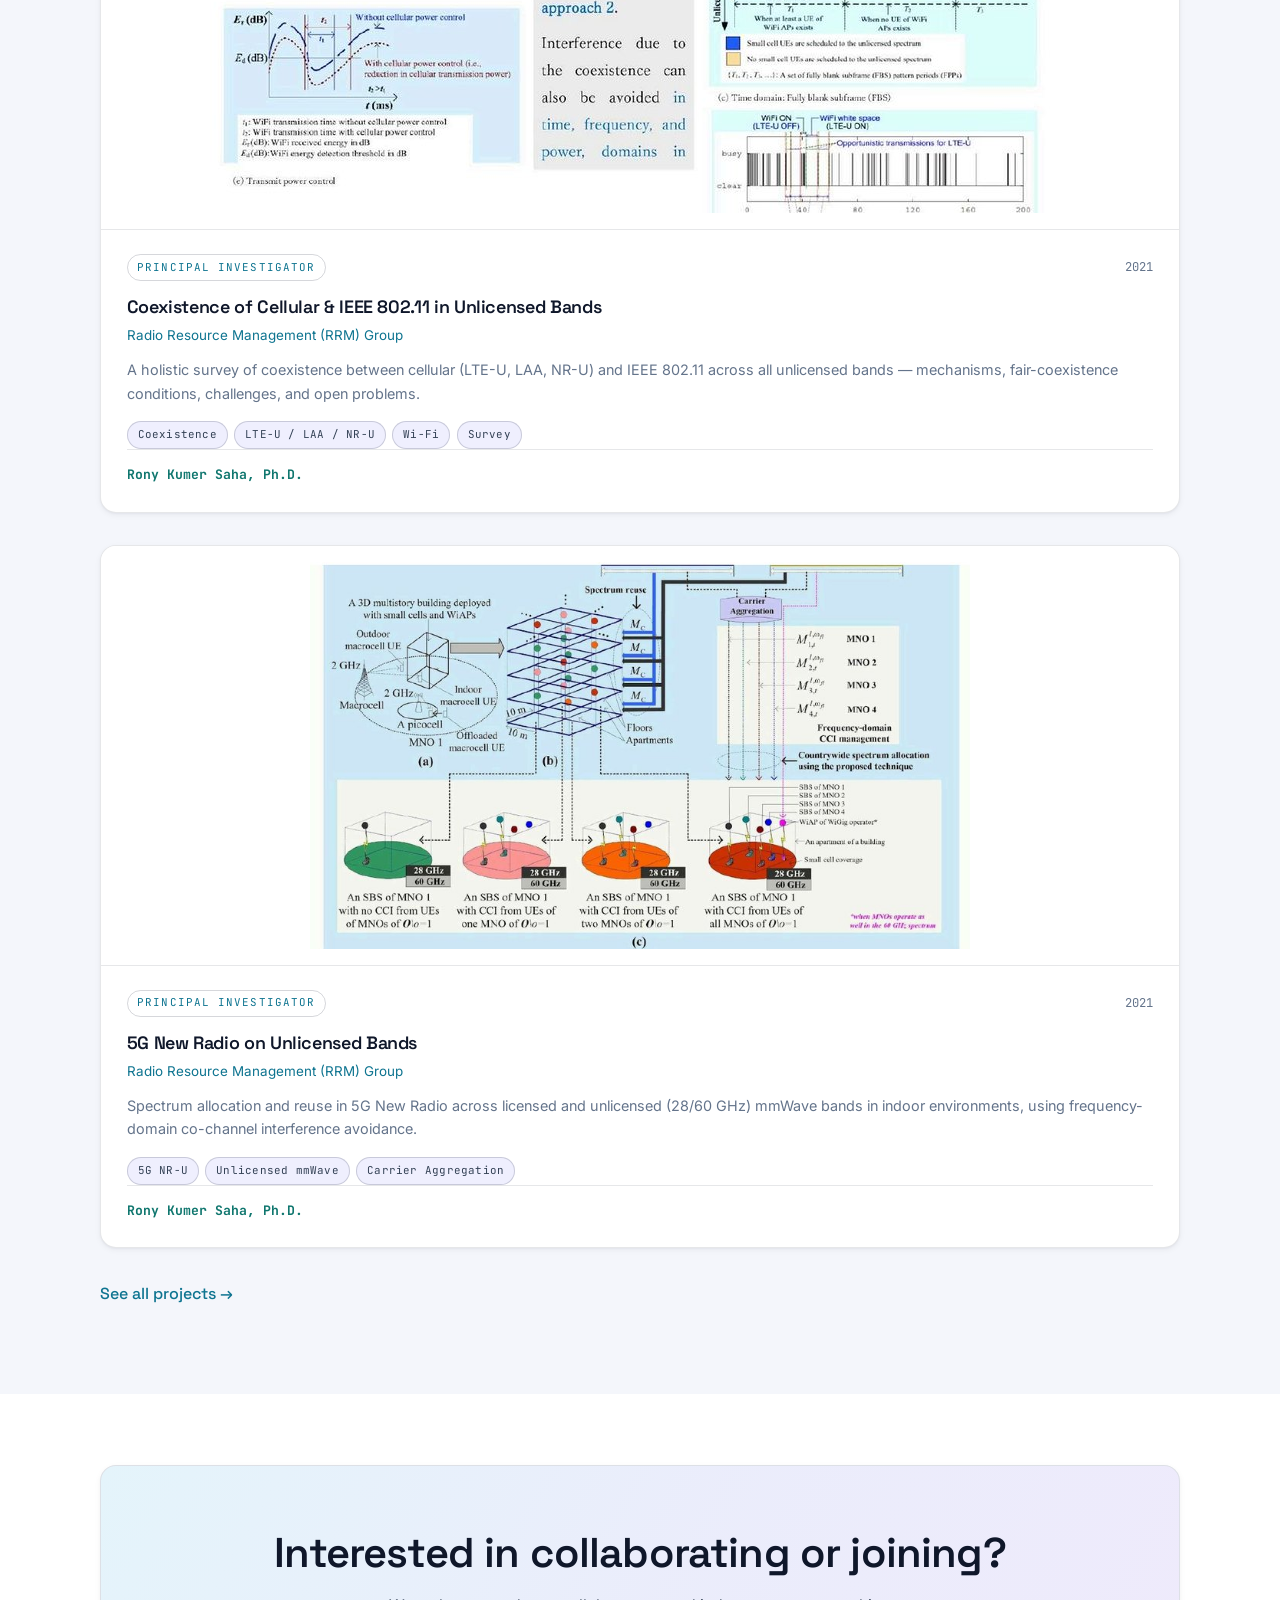
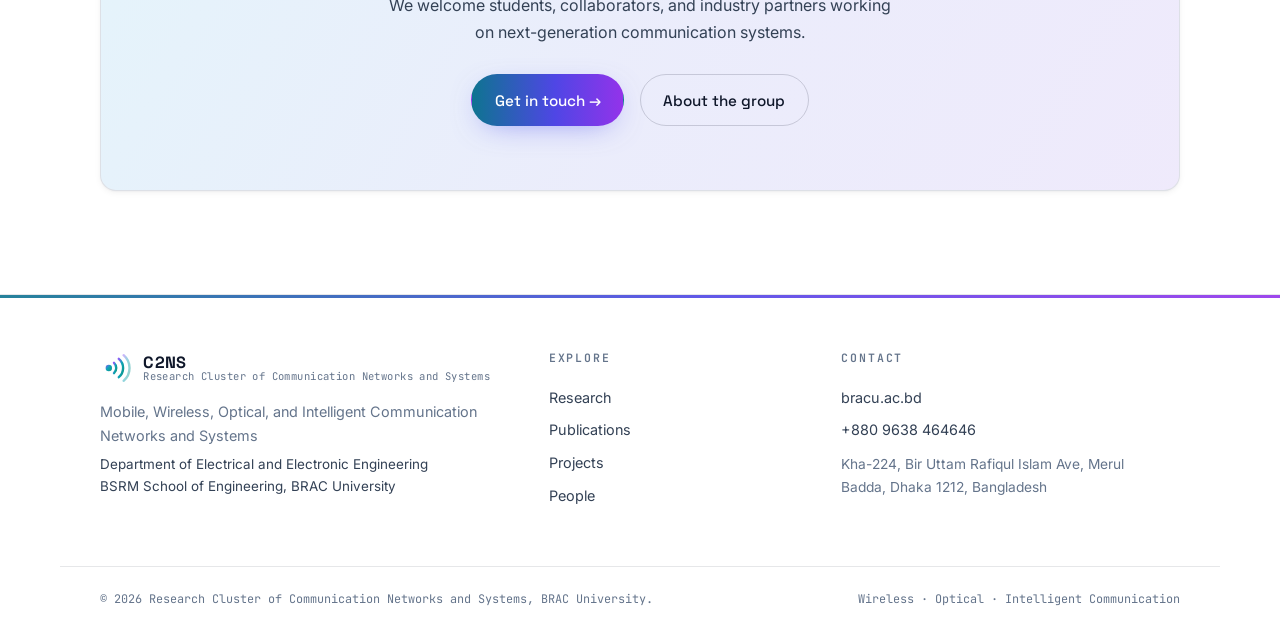
==== commit 480b398f: "Update spectrum band labels in index.html" ====
--- a/index.html
+++ b/index.html
@@ -27,8 +27,8 @@
         <div class="spectrum-band" aria-hidden="true">
           <span class="spectrum-band__bar"></span>
           <div class="spectrum-band__ticks">
-            <span>Com.</span><span>ML</span><span>6G</span><span>mmWave</span><span>THz</span>
-          </div>
+  <span>microwave</span><span>DSM</span><span>mmWave</span><span>5G</span><span>AI/ML</span><span>THz</span><span>6G</span>
+</div>
         </div>
       </div>
     </section>
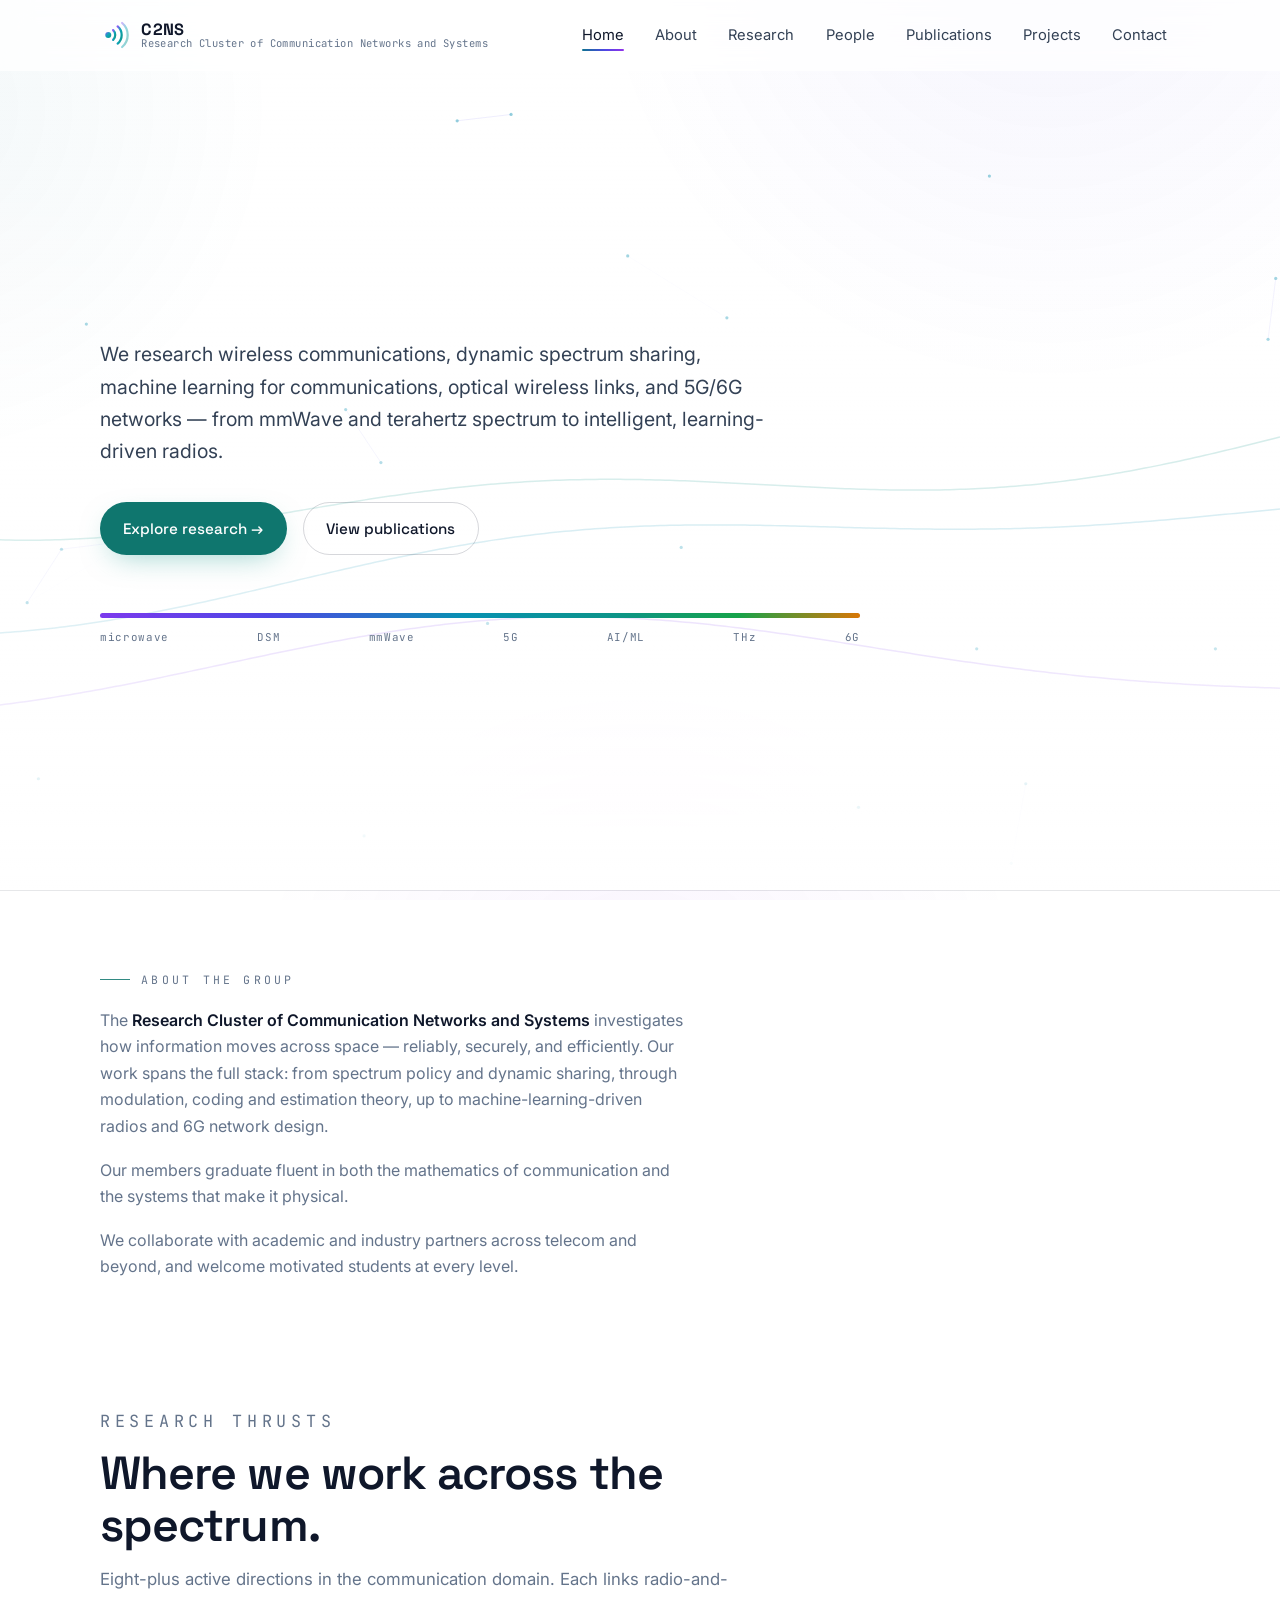
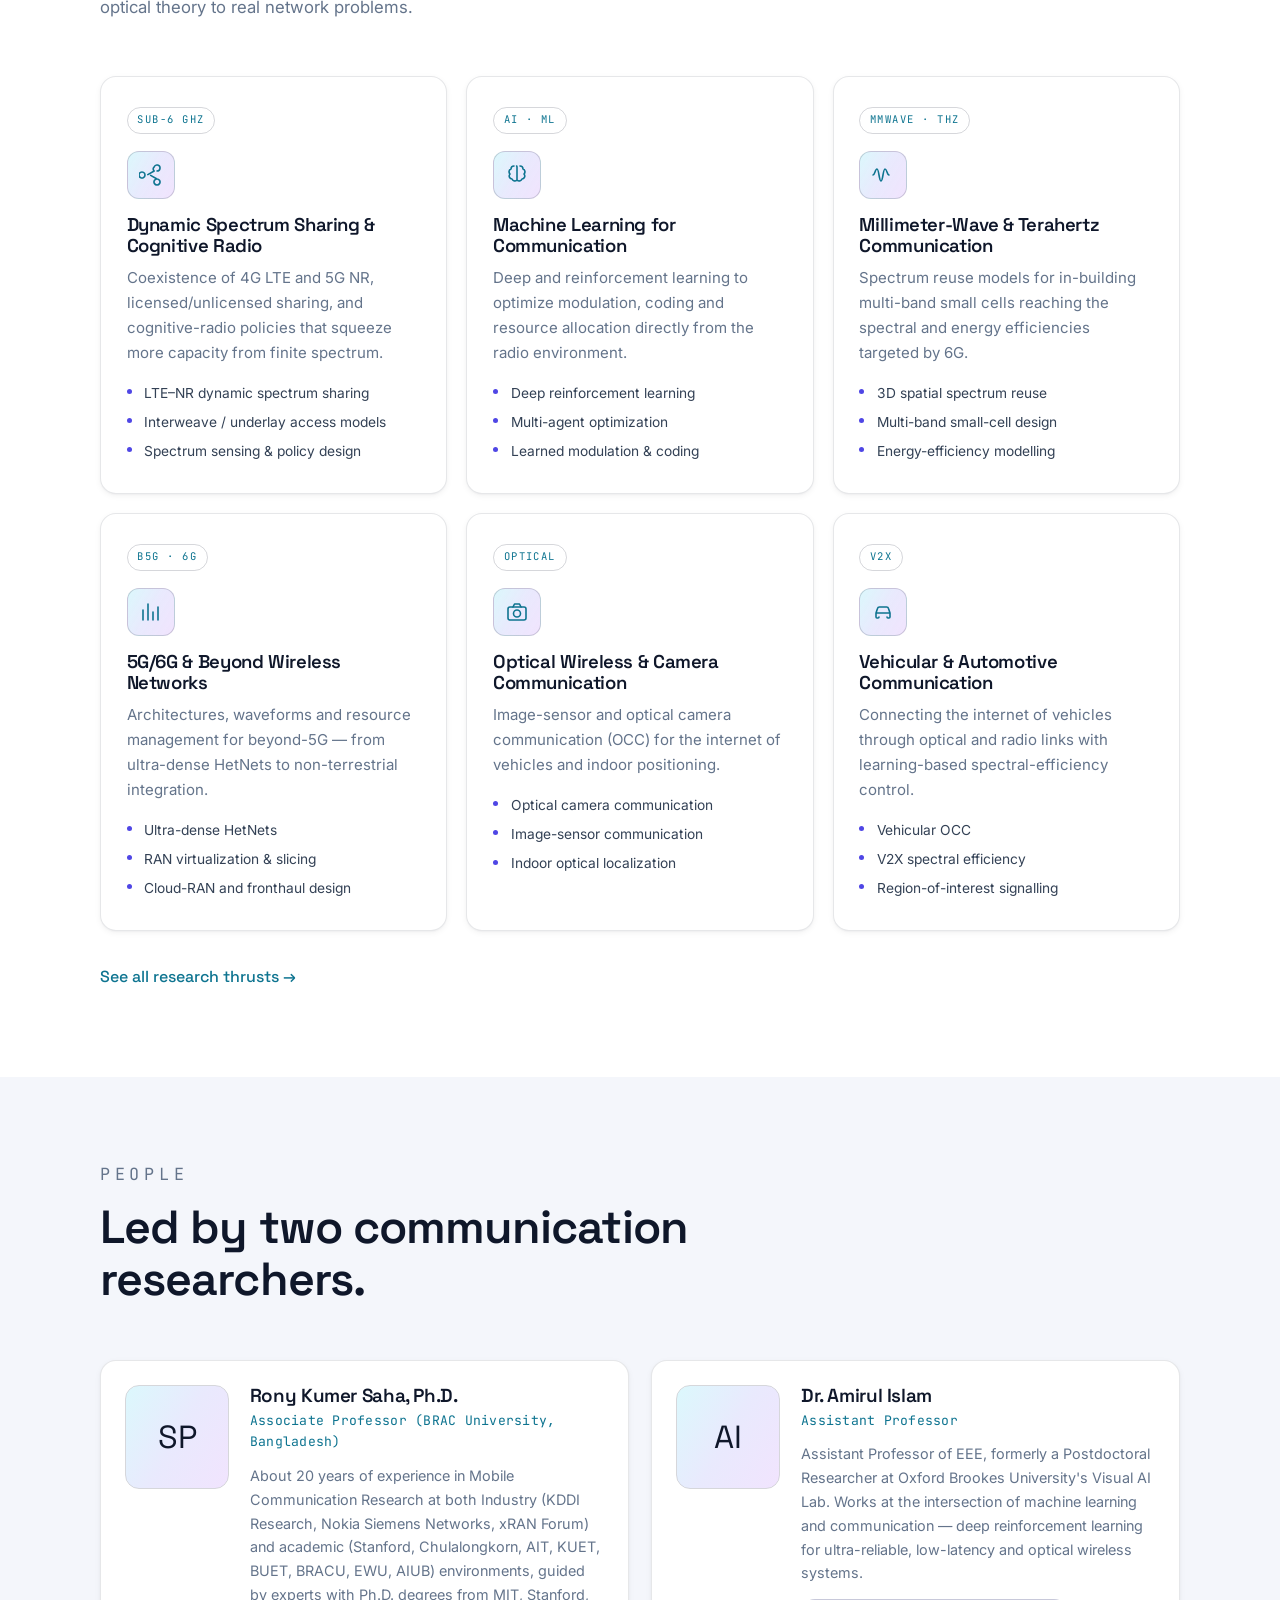
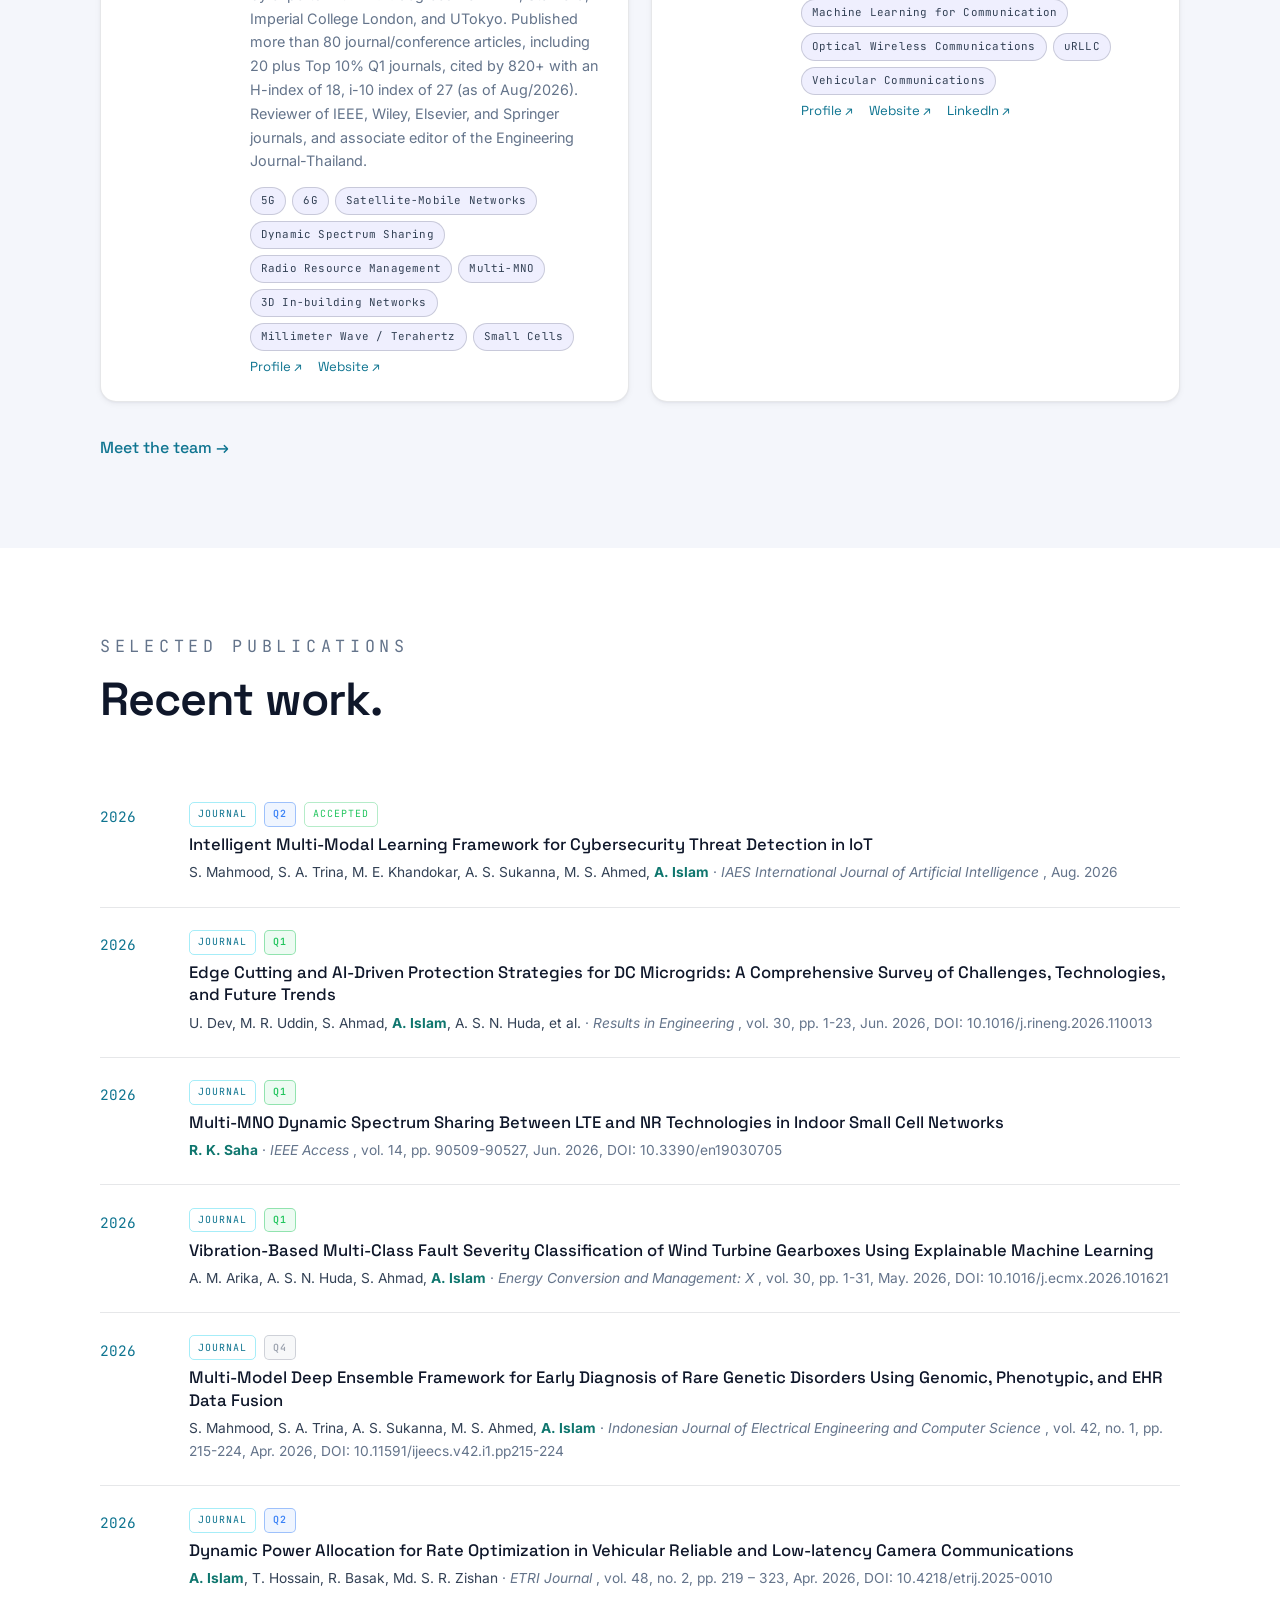
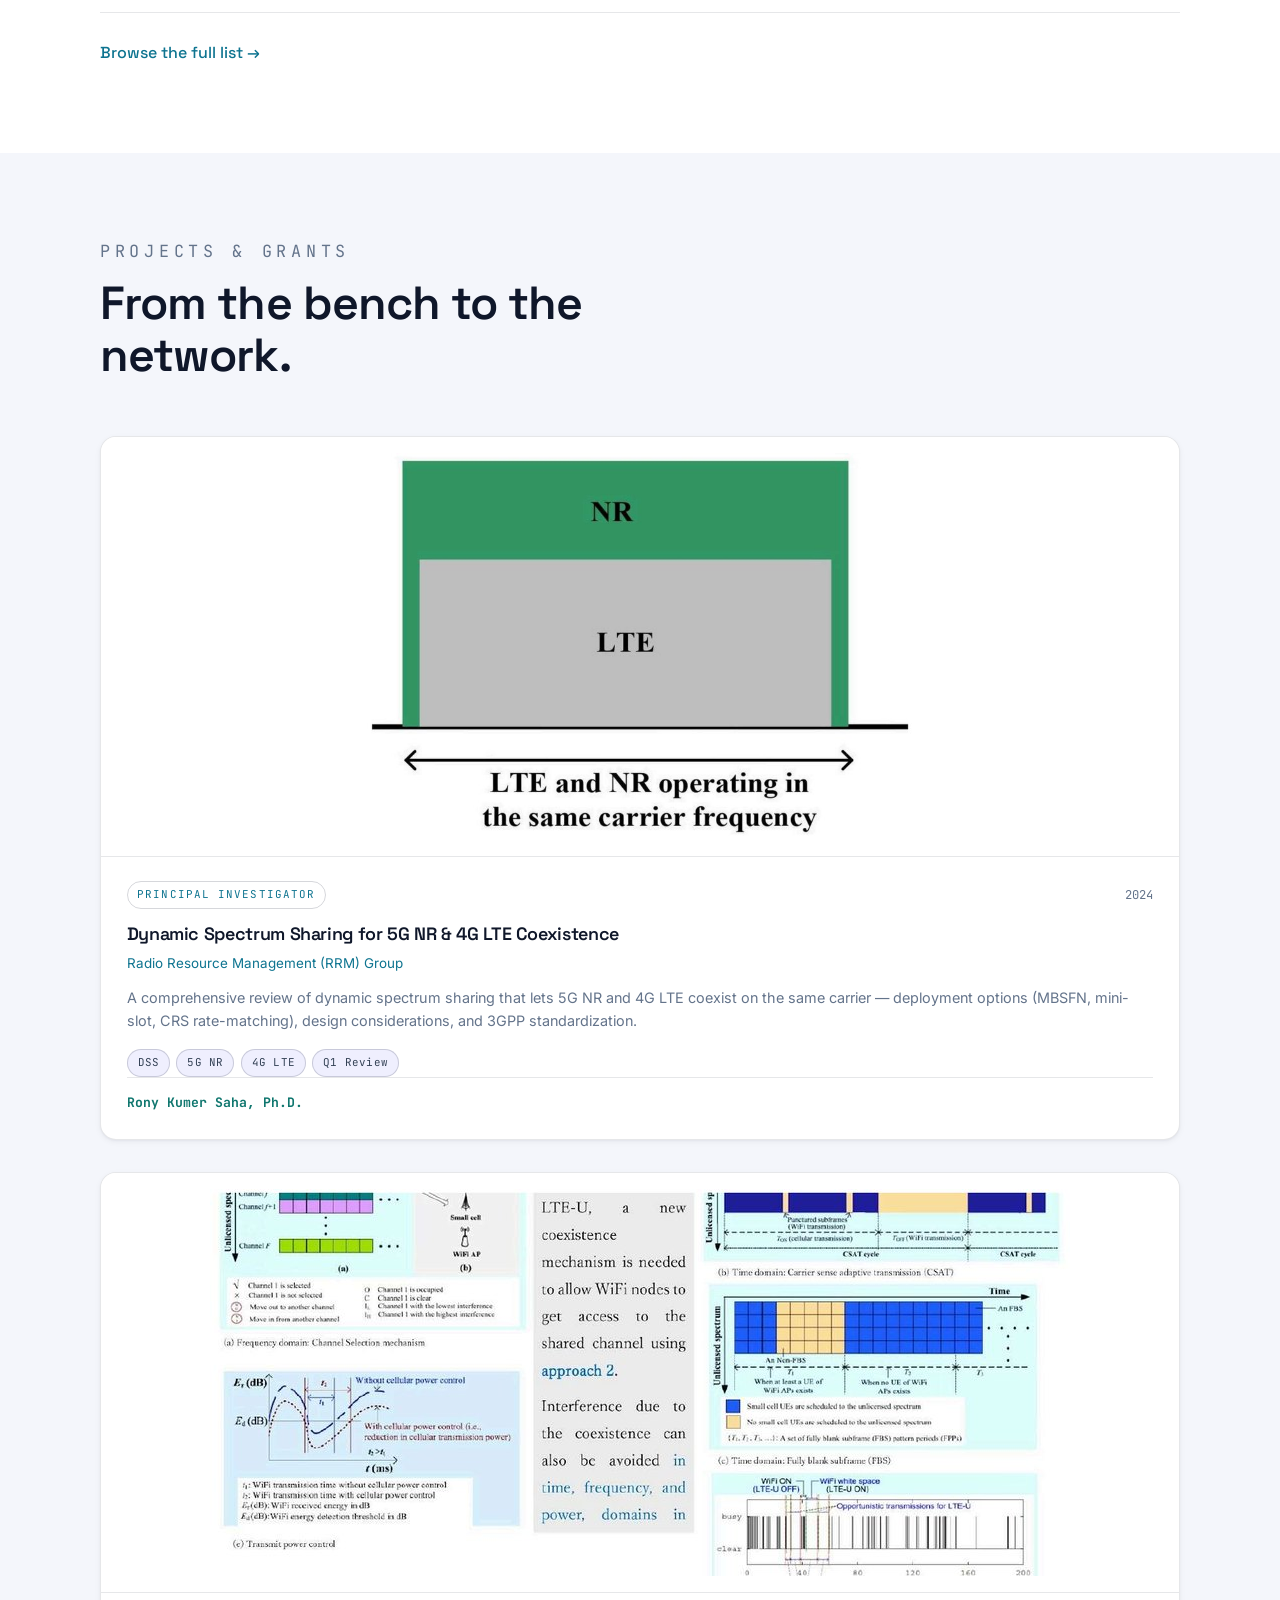
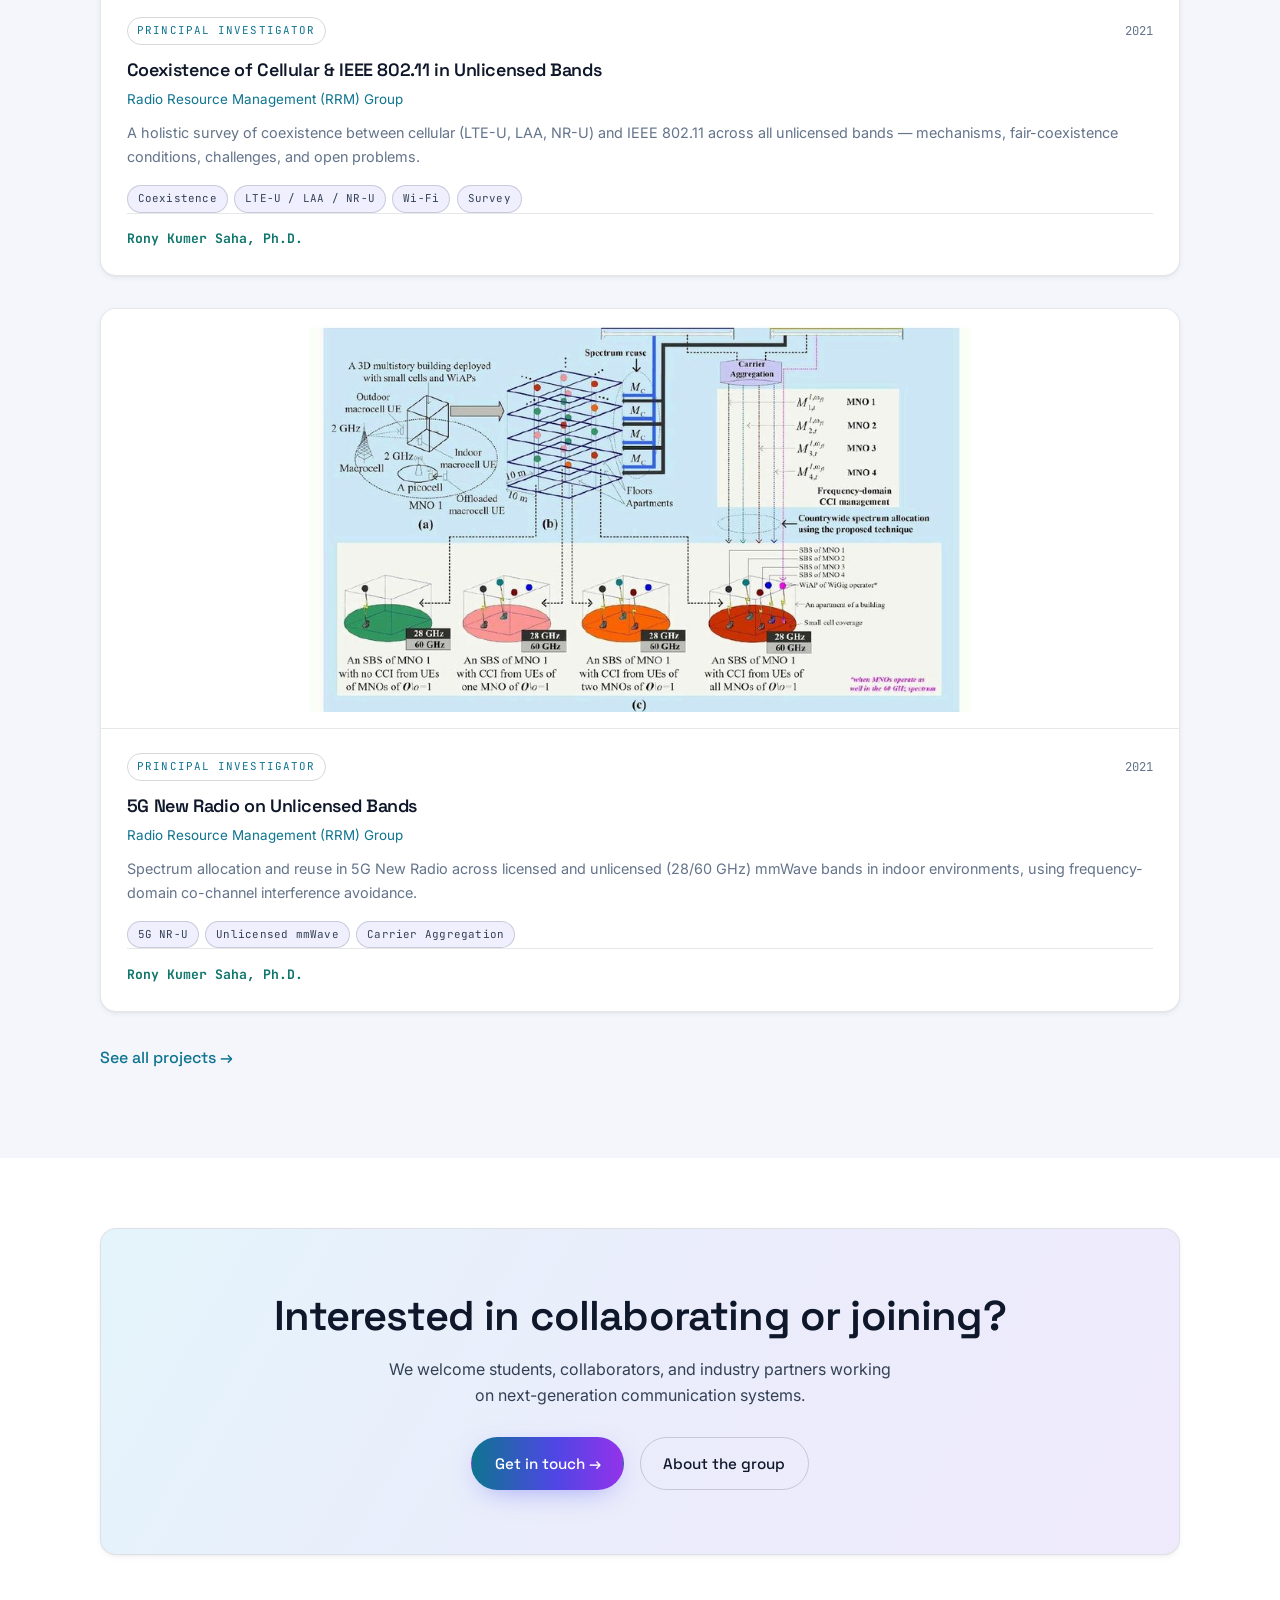
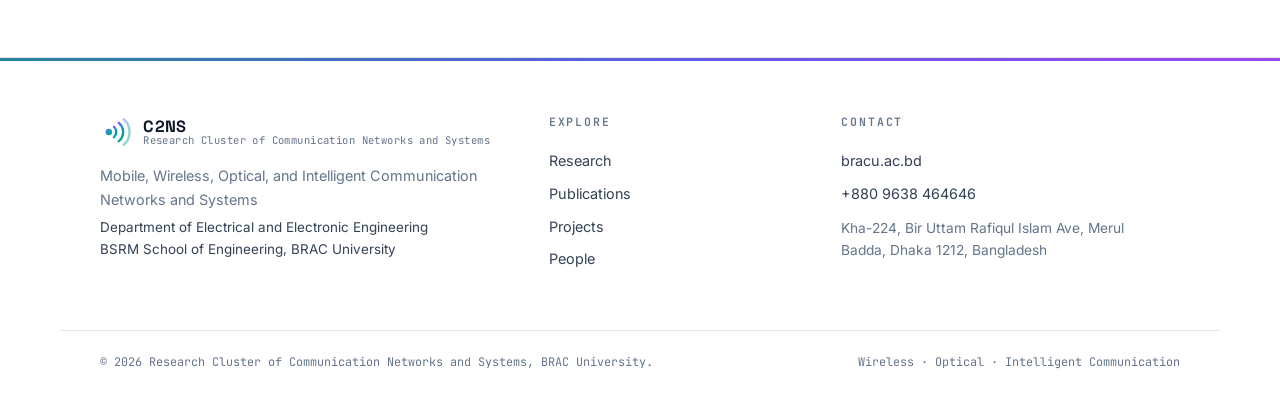
==== commit 9ec9b1a7: "Revise about section in index.html Removed introductory heading and care card section while retainin" ====
--- a/index.html
+++ b/index.html
@@ -38,21 +38,9 @@
       <div class="wrap about-grid">
         <div class="about-grid__intro reveal">
           <p class="eyebrow eyebrow--signal">About the group</p>
-          <h2>A research home for the next generation of connectivity.</h2>
           <p>The <strong>Research Cluster of Communication Networks and Systems</strong> investigates how information moves across space — reliably, securely, and efficiently. Our work spans the full stack: from spectrum policy and dynamic sharing, through modulation, coding and estimation theory, up to machine-learning-driven radios and 6G network design.</p>
-          <p>We build and evaluate real systems — <strong>software-defined radios, mmWave and terahertz spectrum models, and channel/link simulators</strong> — and pair experiment with rigorous theory. Our members graduate fluent in both the mathematics of communication and the systems that make it physical.</p>
-          <p>We collaborate with academic and industry partners across telecom and beyond, and welcome motivated students at every level.</p>
-        </div>
-        <aside class="care-card reveal">
-          <h3>What we care about</h3>
-          <p class="care-card__sub">Principles that guide every project in the group.</p>
-          <ul class="care-list">
-            <li><span class="care-dot"></span><span><strong>Spectrum is finite.</strong> Design for utilization, sharing, and reuse.</span></li>
-            <li><span class="care-dot"></span><span><strong>Theory meets systems.</strong> Every model earns its place in a real link.</span></li>
-            <li><span class="care-dot"></span><span><strong>Open by default.</strong> Reproducible code, data, and results.</span></li>
-            <li><span class="care-dot"></span><span><strong>People before papers.</strong> We train engineers, not just publish.</span></li>
-          </ul>
-        </aside>
+          <p>Our members graduate fluent in both the mathematics of communication and the systems that make it physical.</p>
+          <p>We collaborate with academic and industry partners across telecom and beyond, and welcome motivated students at every level.</p> 
       </div>
     </section>
 
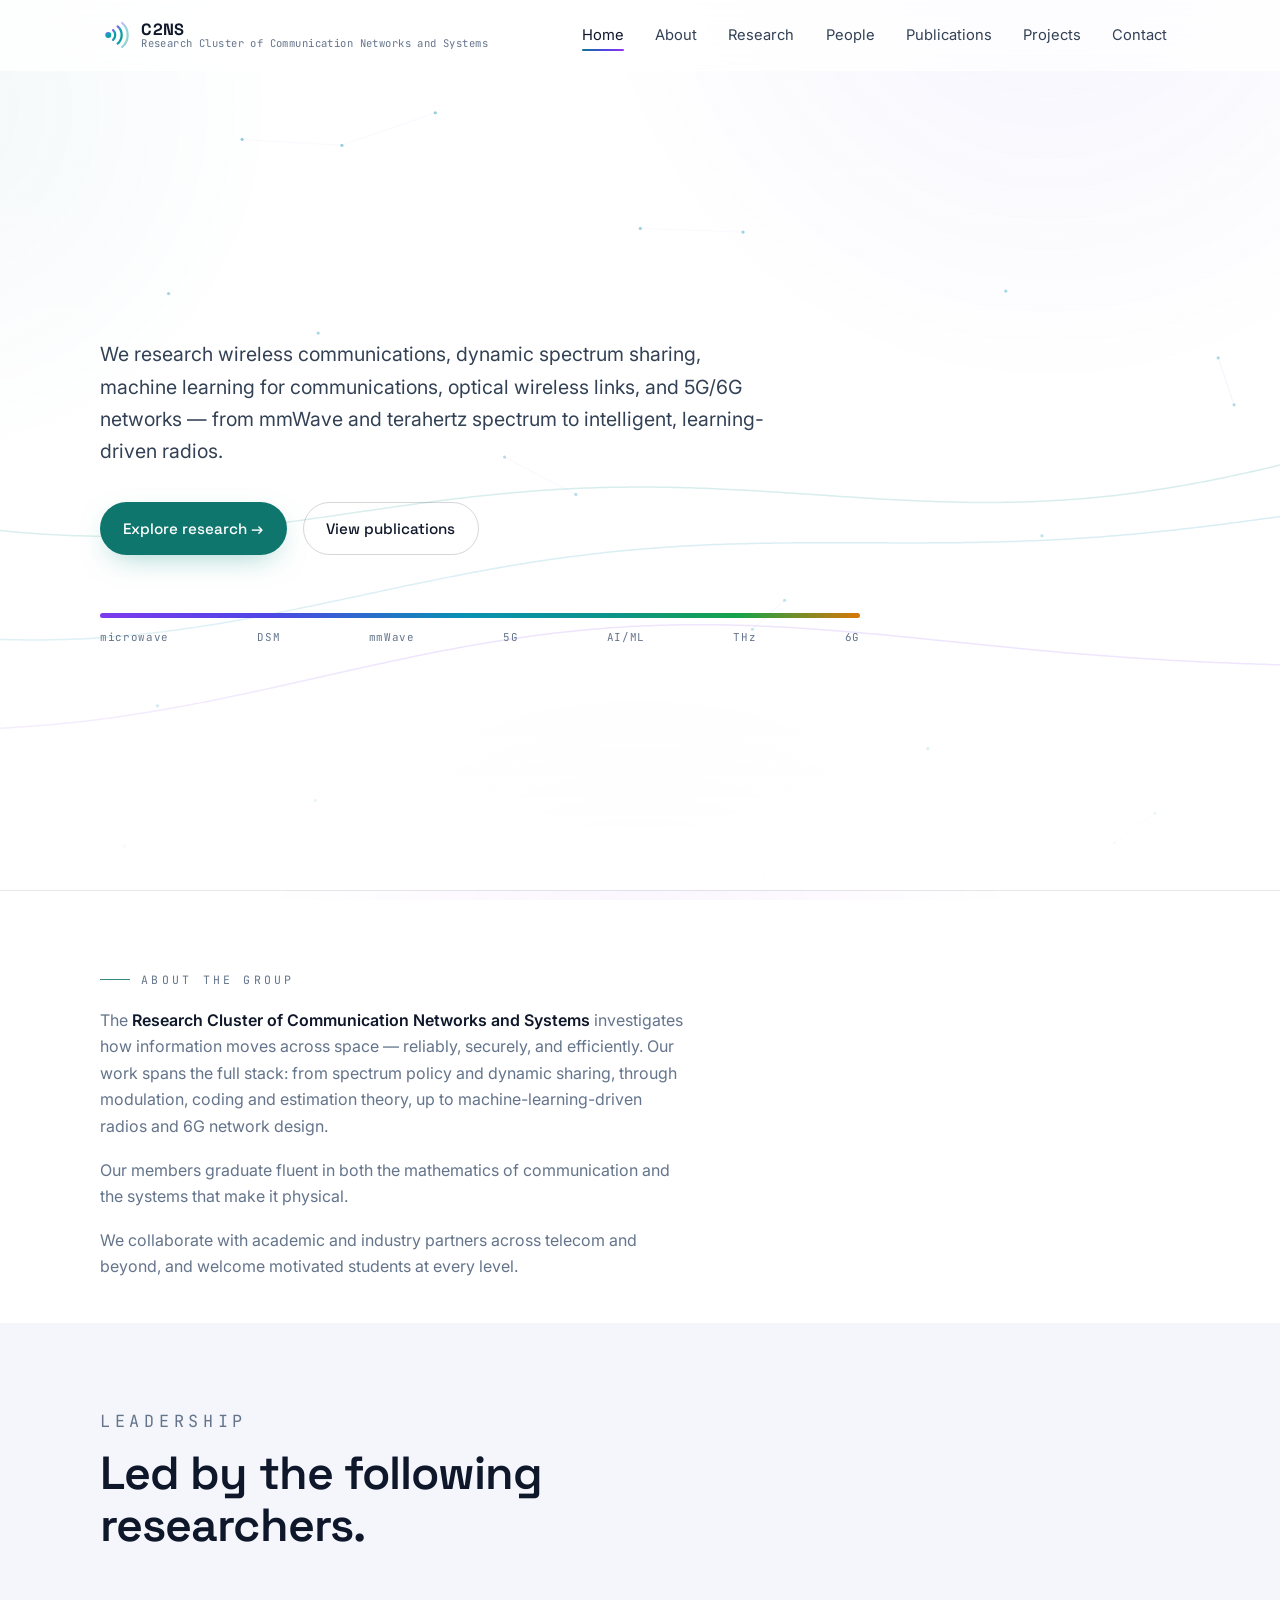
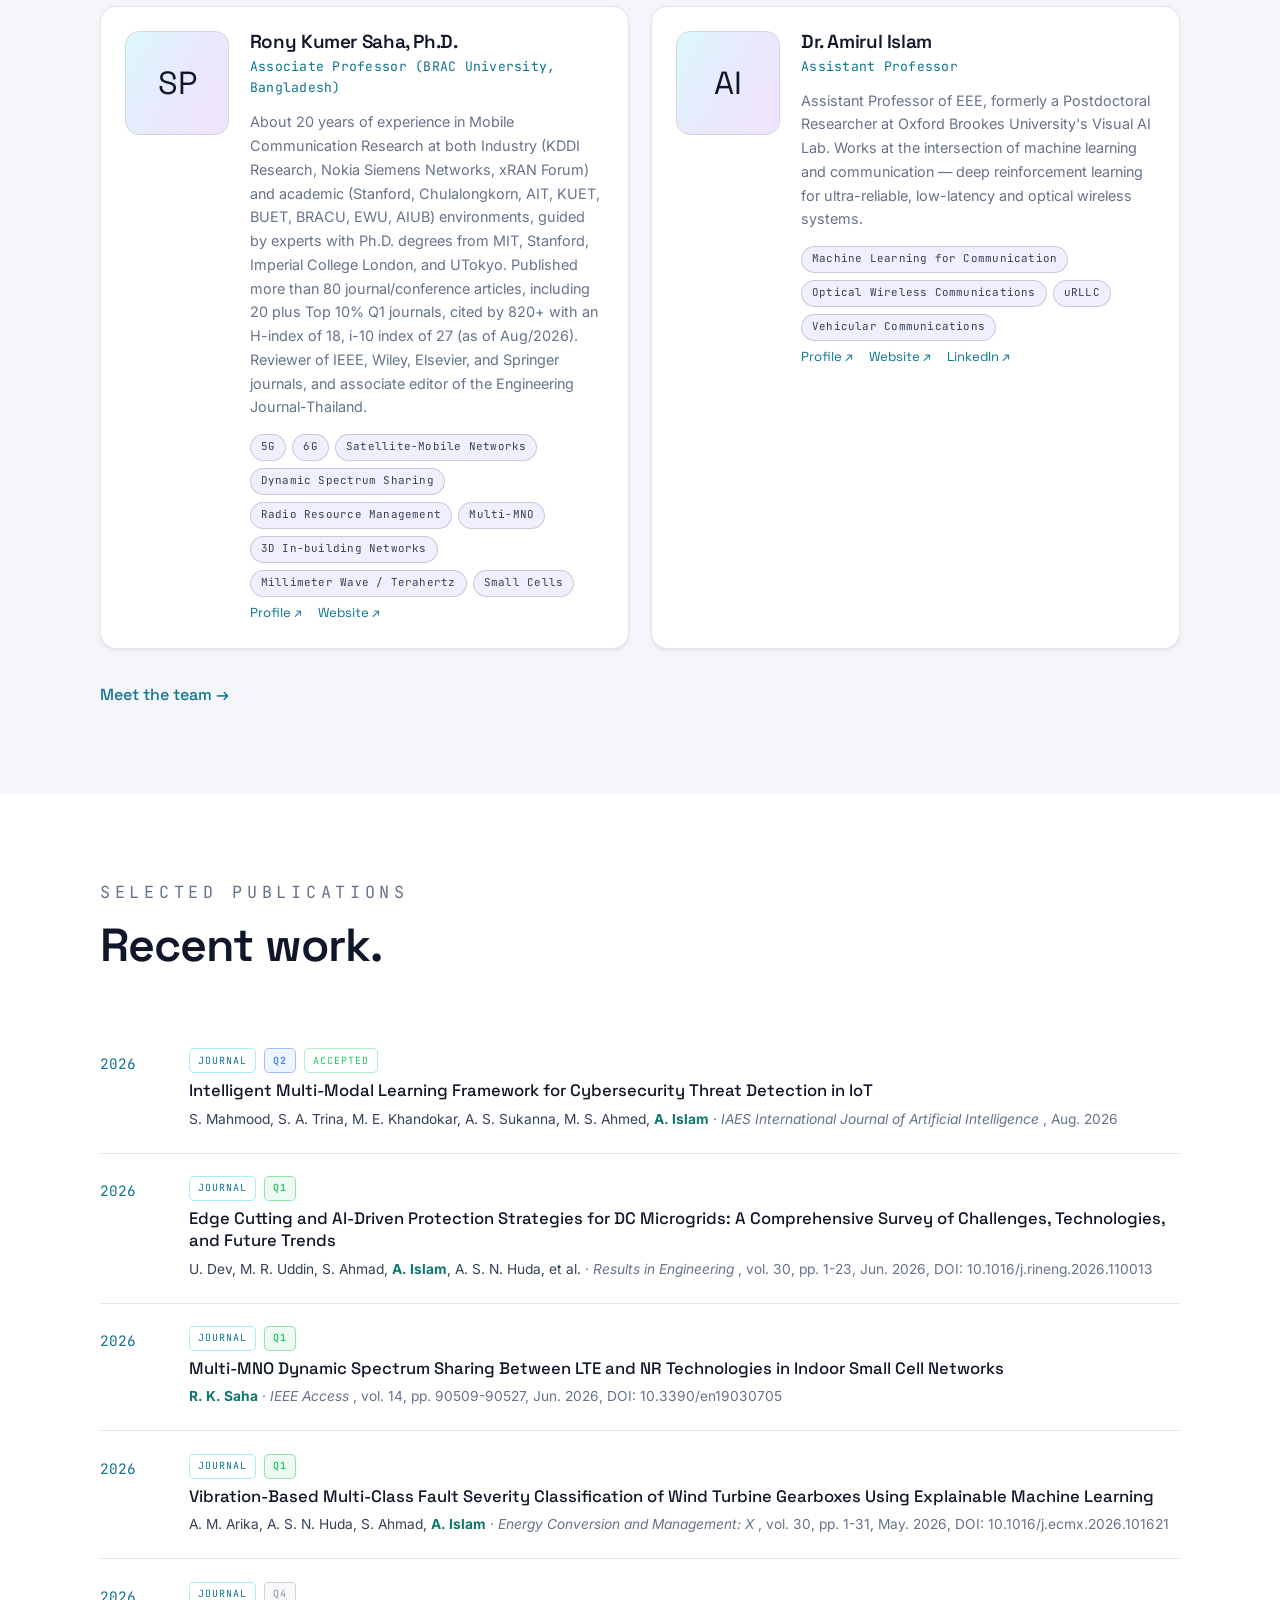
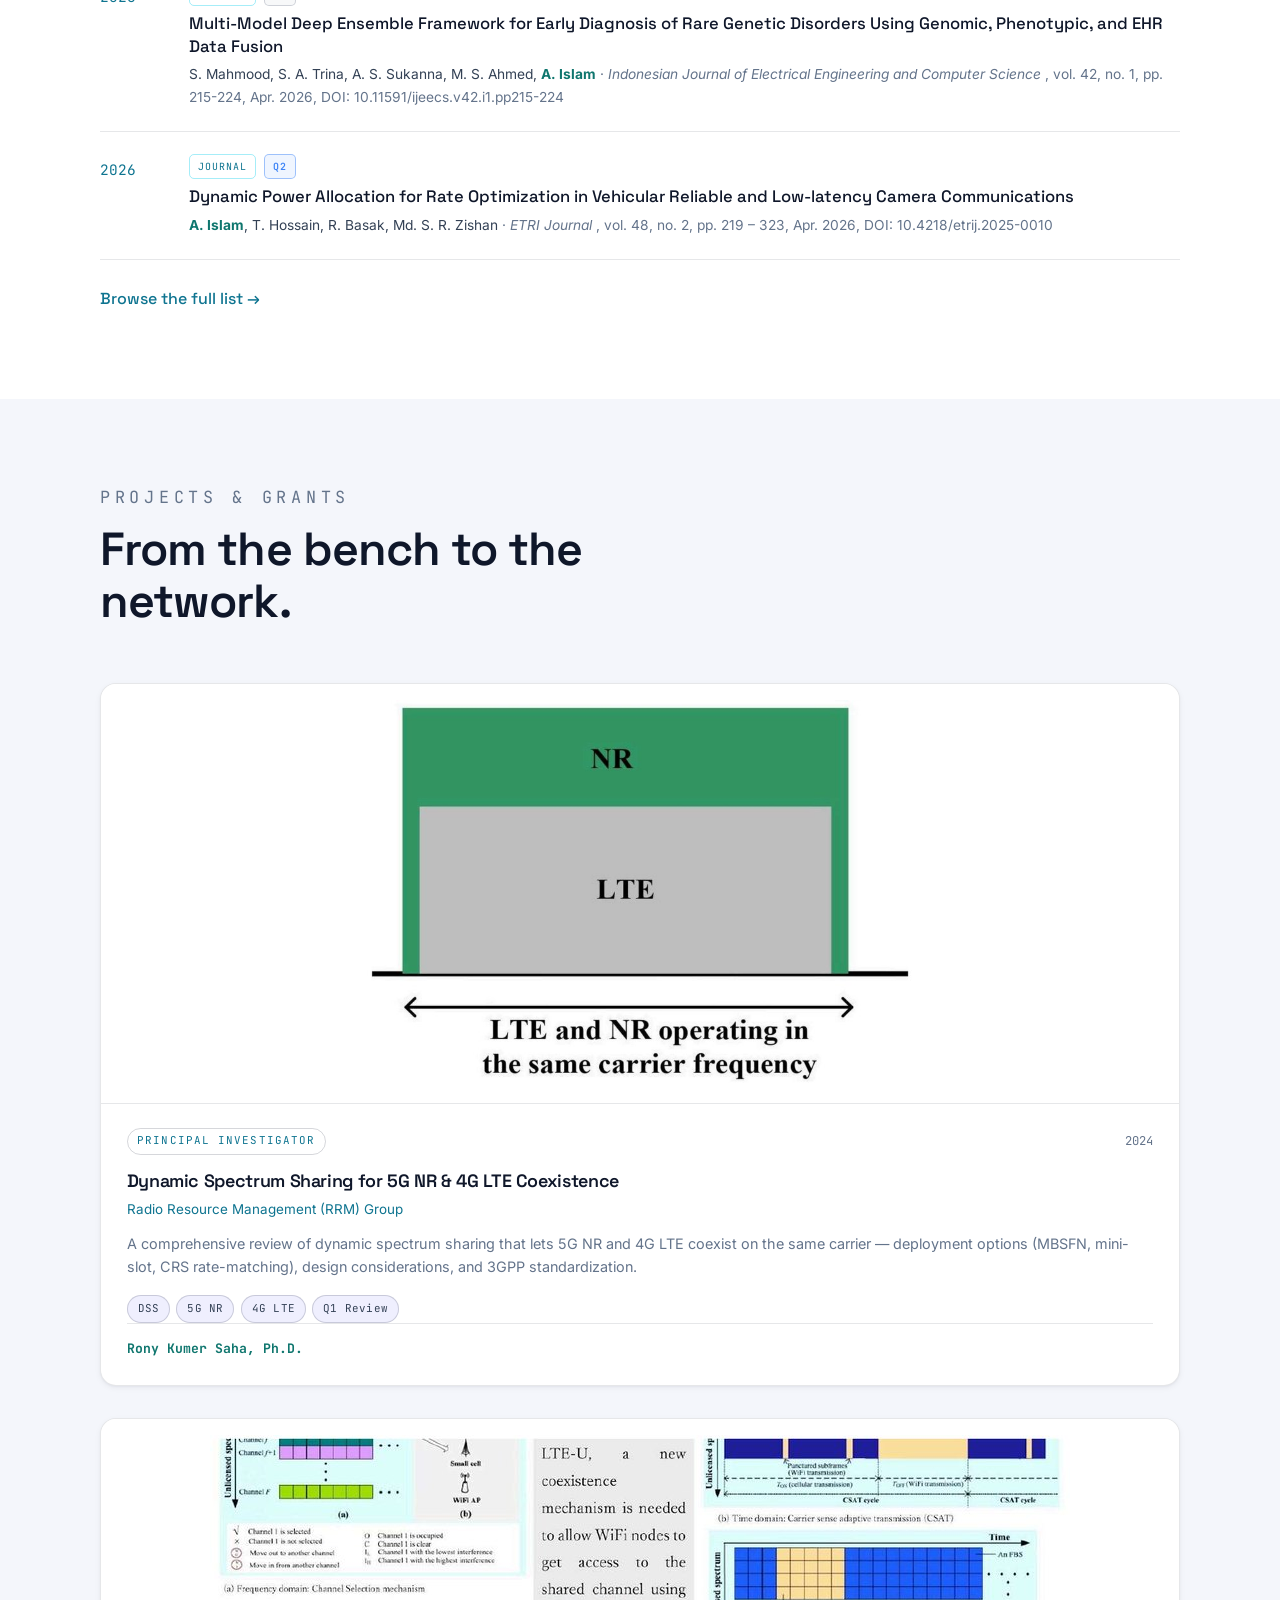
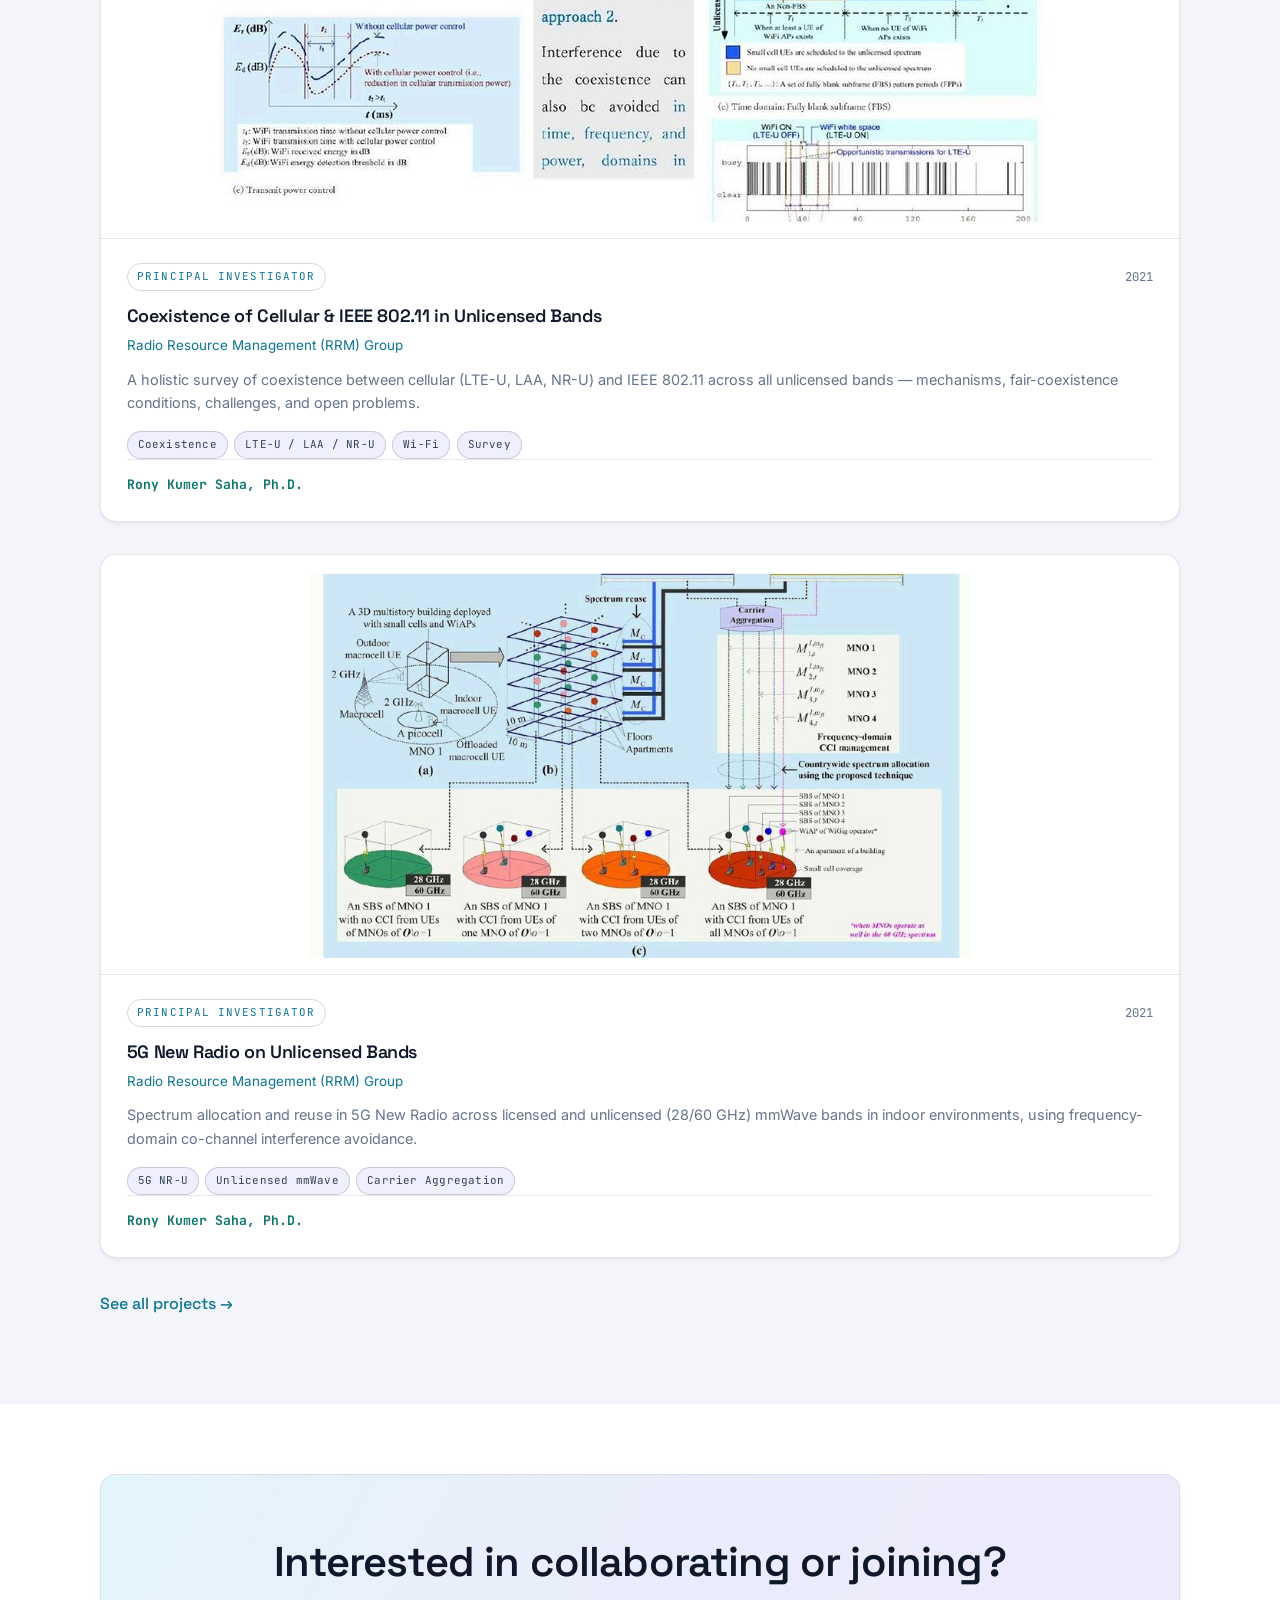
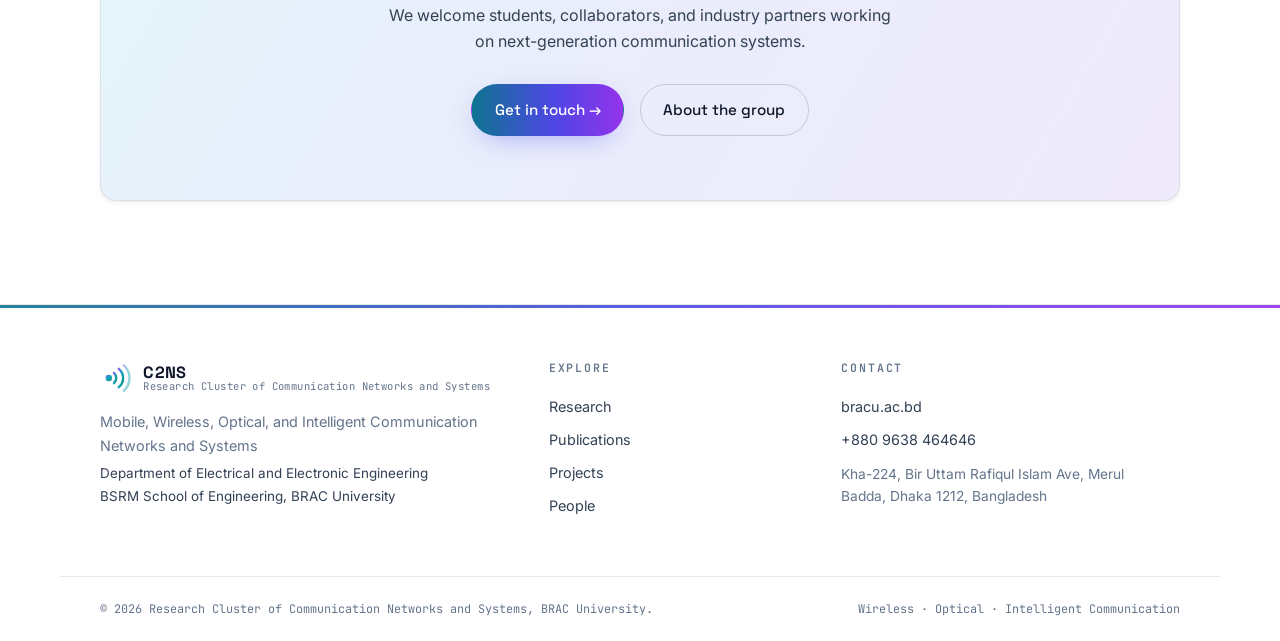
==== commit 545a734d: "Remove research highlights and update people section Removed the research highlights section and upd" ====
--- a/index.html
+++ b/index.html
@@ -44,25 +44,14 @@
       </div>
     </section>
 
-    <!-- RESEARCH highlights -->
-    <section class="section">
-      <div class="wrap">
-        <div class="section__head">
-          <p class="eyebrow">Research thrusts</p>
-          <h2>Where we work across the spectrum.</h2>
-          <p>Eight-plus active directions in the communication domain. Each links radio-and-optical theory to real network problems.</p>
-        </div>
-        <div class="rgrid" id="homeResearch"></div>
-        <p style="margin-top:2rem"><a class="text-link" href="research.html">See all research thrusts →</a></p>
-      </div>
-    </section>
+ 
 
     <!-- PEOPLE brief -->
     <section class="section section--alt">
       <div class="wrap">
         <div class="section__head">
-          <p class="eyebrow">People</p>
-          <h2>Led by two communication researchers.</h2>
+          <p class="eyebrow">Leadership</p>
+          <h2>Led by the following researchers.</h2>
         </div>
         <div class="people" id="homePeople"></div>
         <p style="margin-top:2rem"><a class="text-link" href="people.html">Meet the team →</a></p>
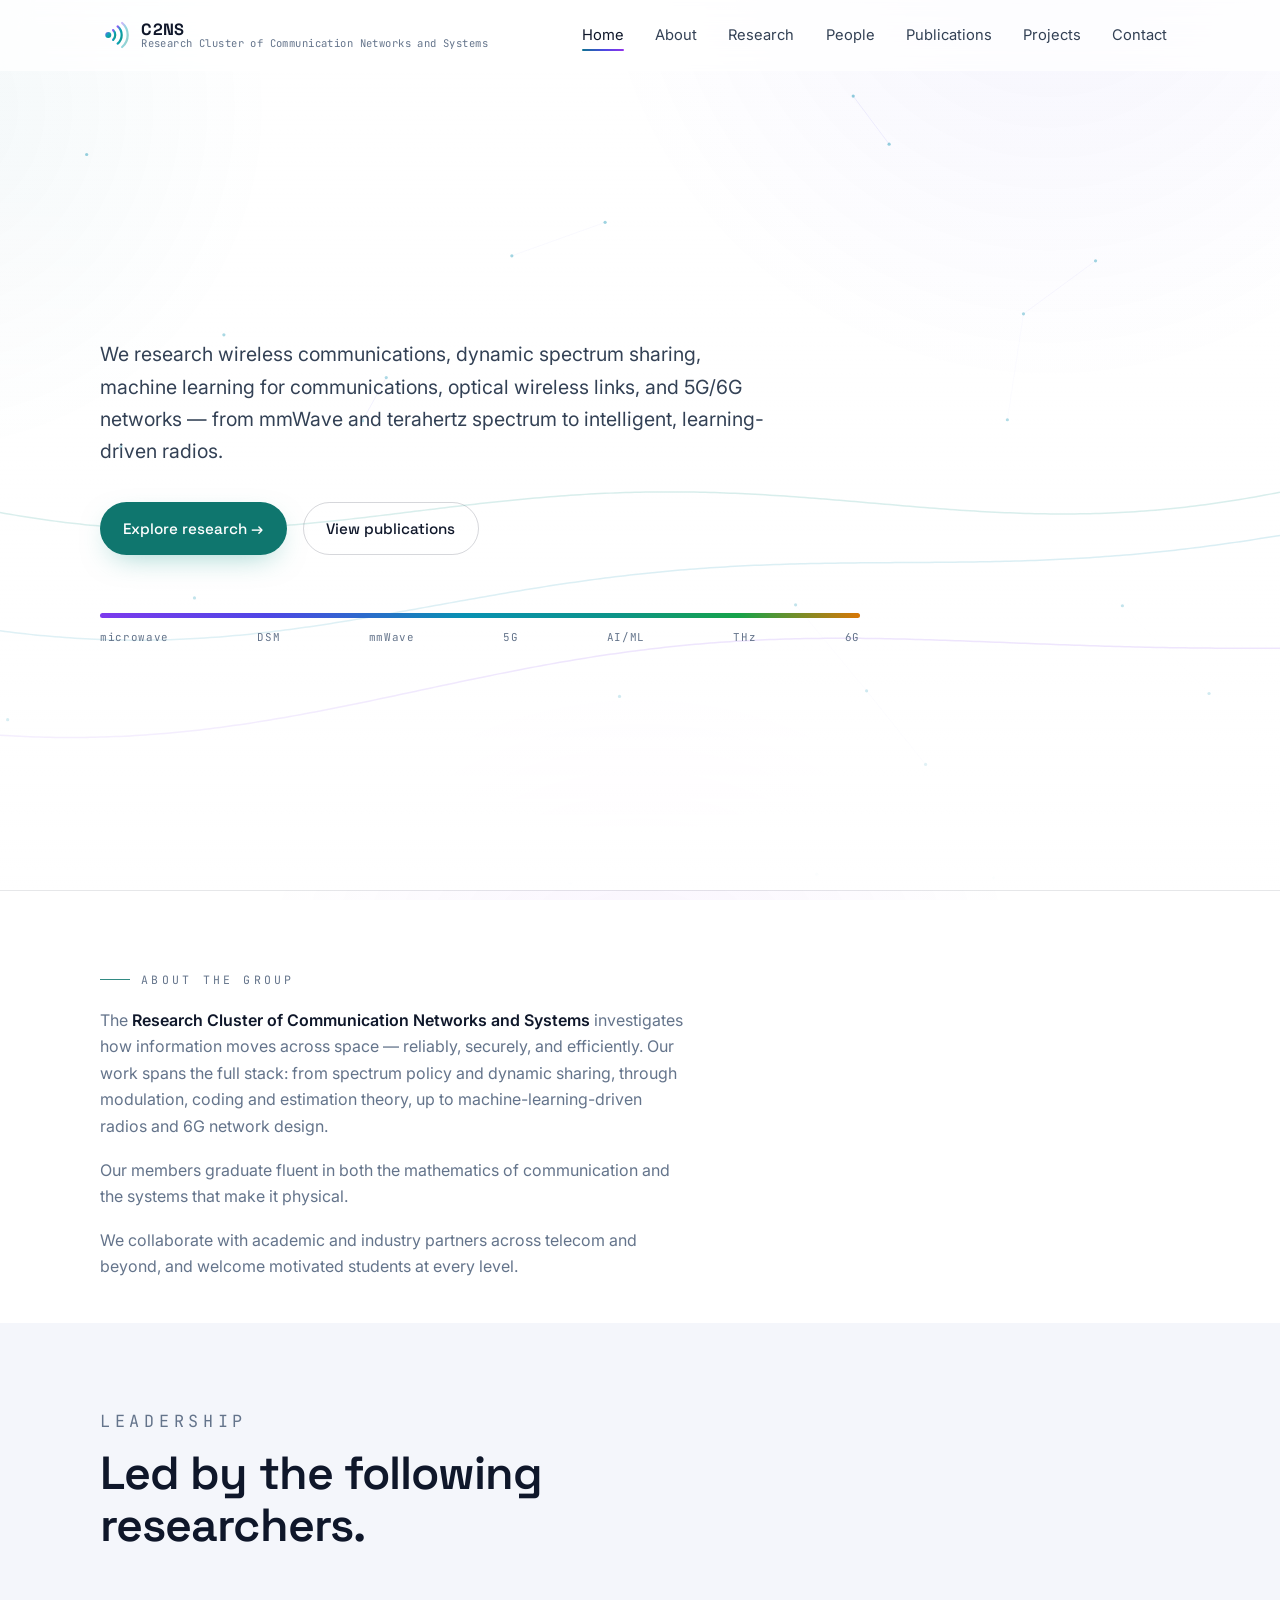
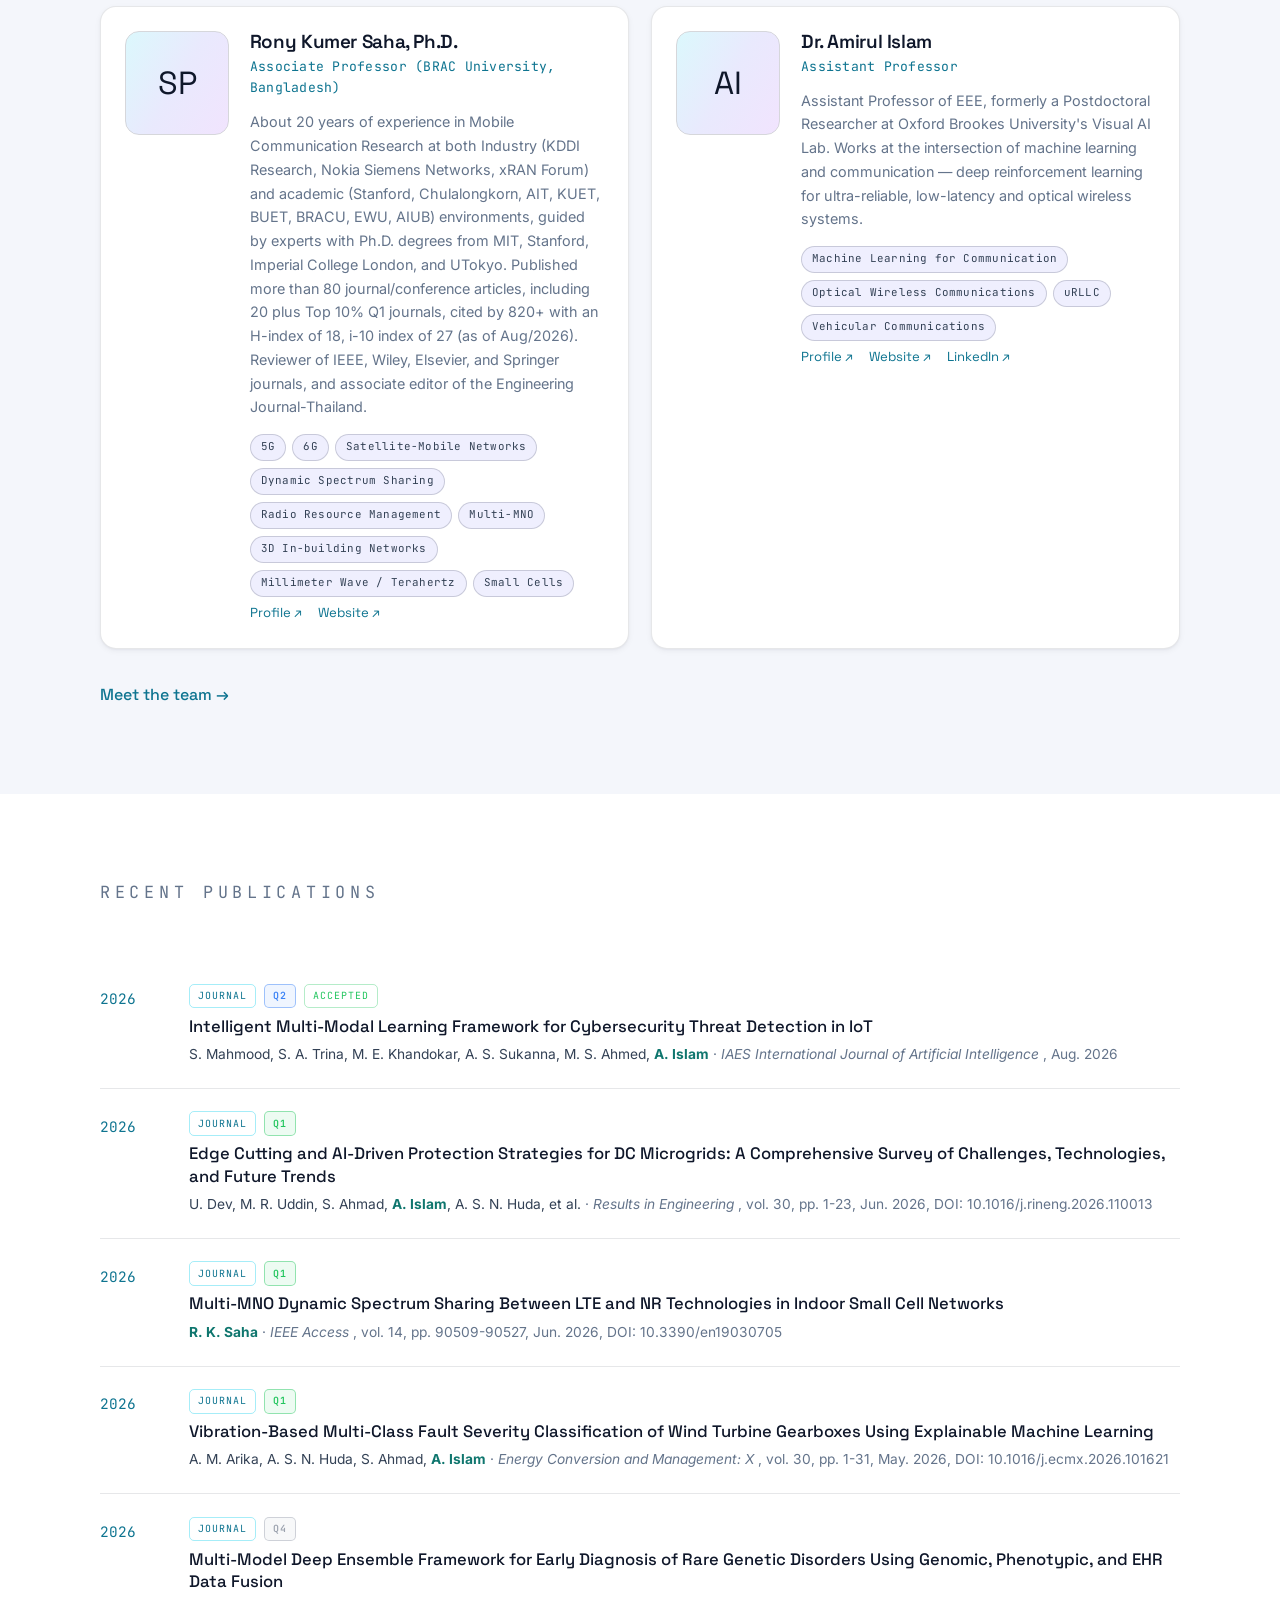
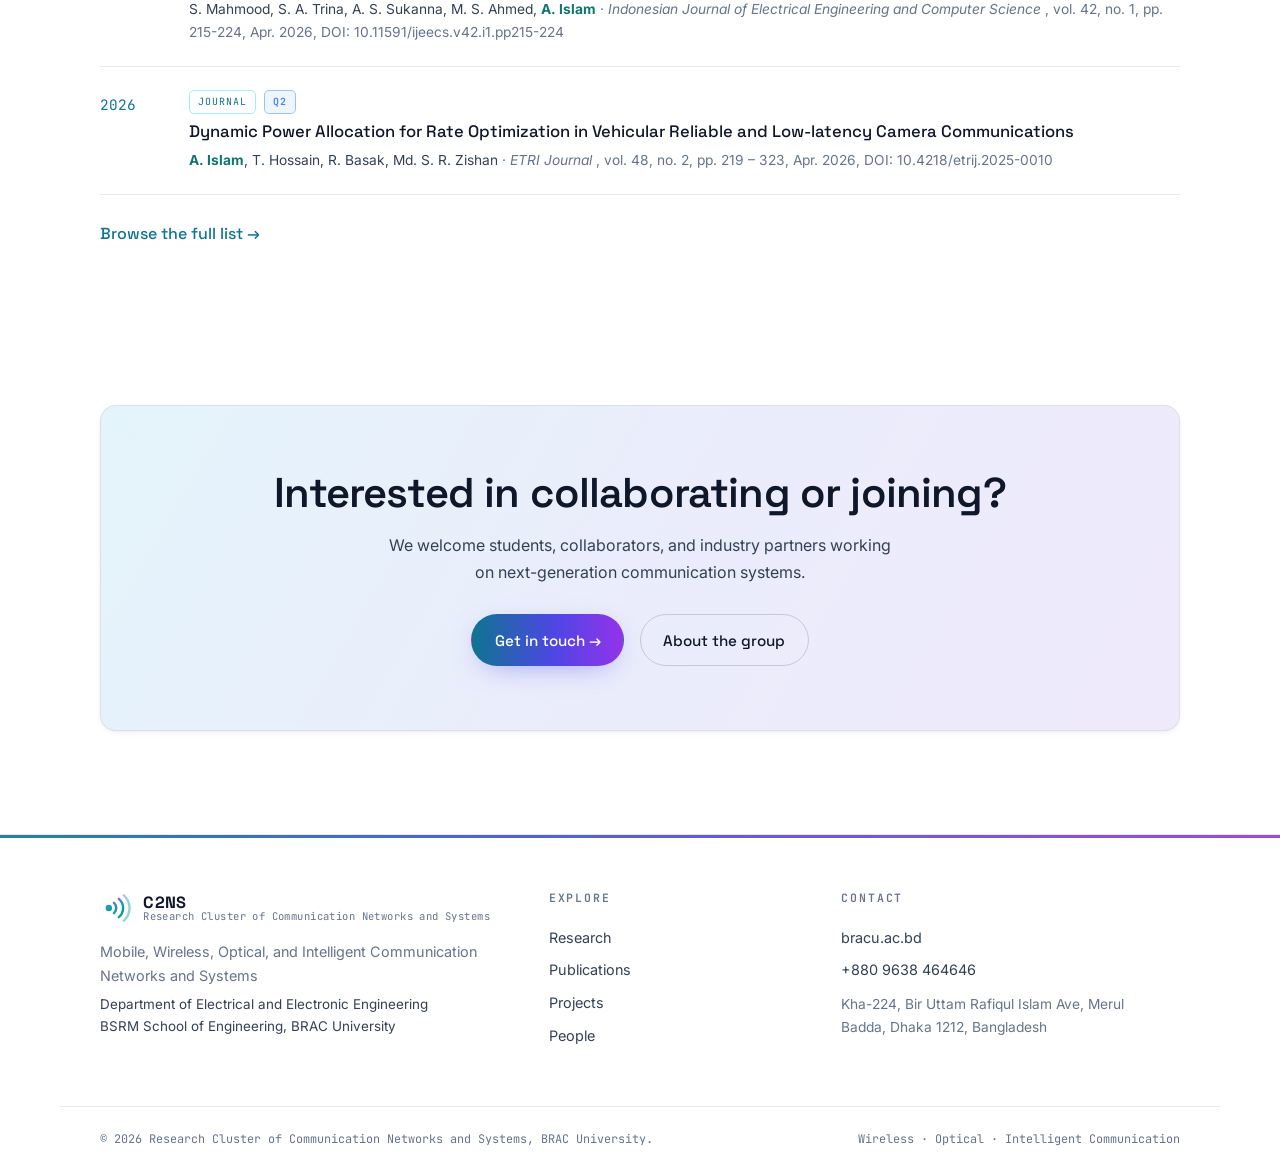
==== commit c0be6b12: "Update index.html" ====
--- a/index.html
+++ b/index.html
@@ -62,23 +62,10 @@
     <section class="section">
       <div class="wrap">
         <div class="section__head">
-          <p class="eyebrow">Selected publications</p>
-          <h2>Recent work.</h2>
+          <p class="eyebrow">Recent publications</p>
         </div>
         <ul class="publist" id="homePubs"></ul>
         <p style="margin-top:1.6rem"><a class="text-link" href="publications.html">Browse the full list →</a></p>
-      </div>
-    </section>
-
-    <!-- PROJECTS highlights -->
-    <section class="section section--alt">
-      <div class="wrap">
-        <div class="section__head">
-          <p class="eyebrow">Projects &amp; grants</p>
-          <h2>From the bench to the network.</h2>
-        </div>
-        <div class="pgrid" id="homeProjects"></div>
-        <p style="margin-top:2rem"><a class="text-link" href="projects.html">See all projects →</a></p>
       </div>
     </section>
 
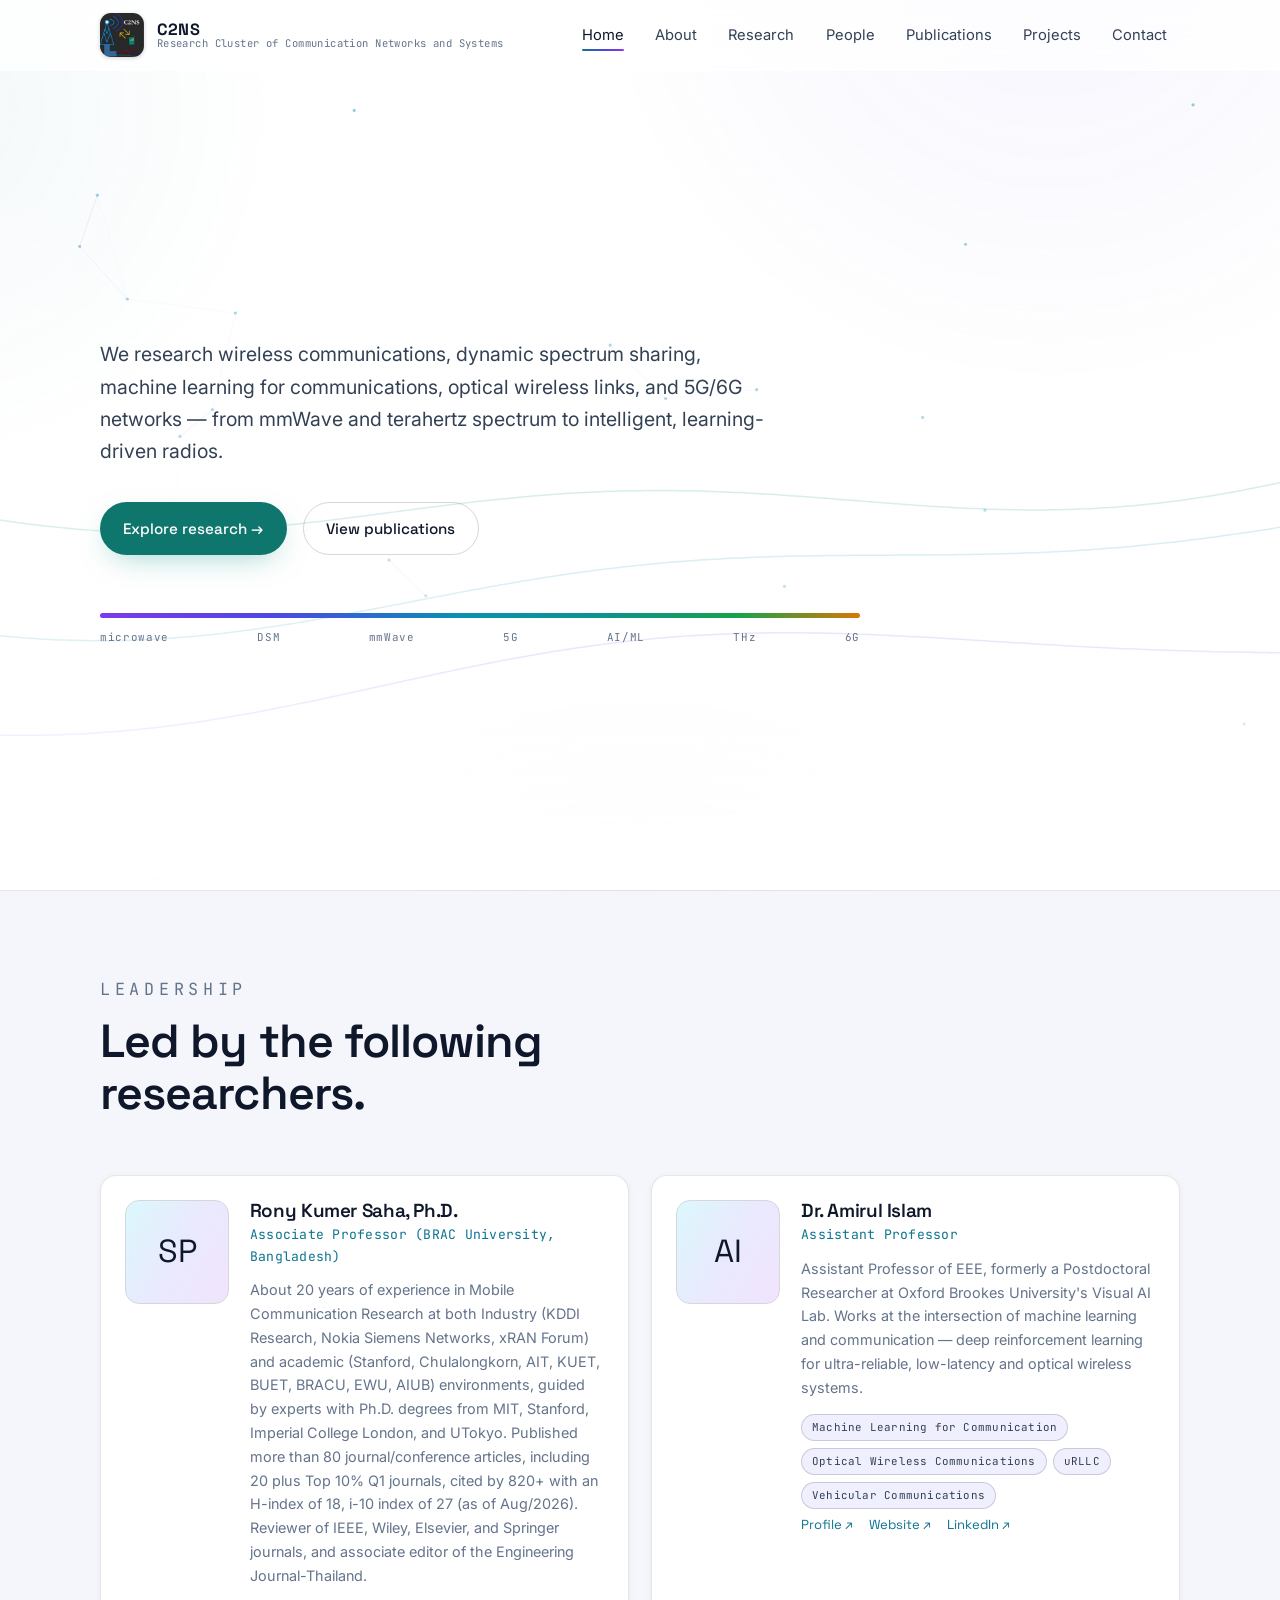
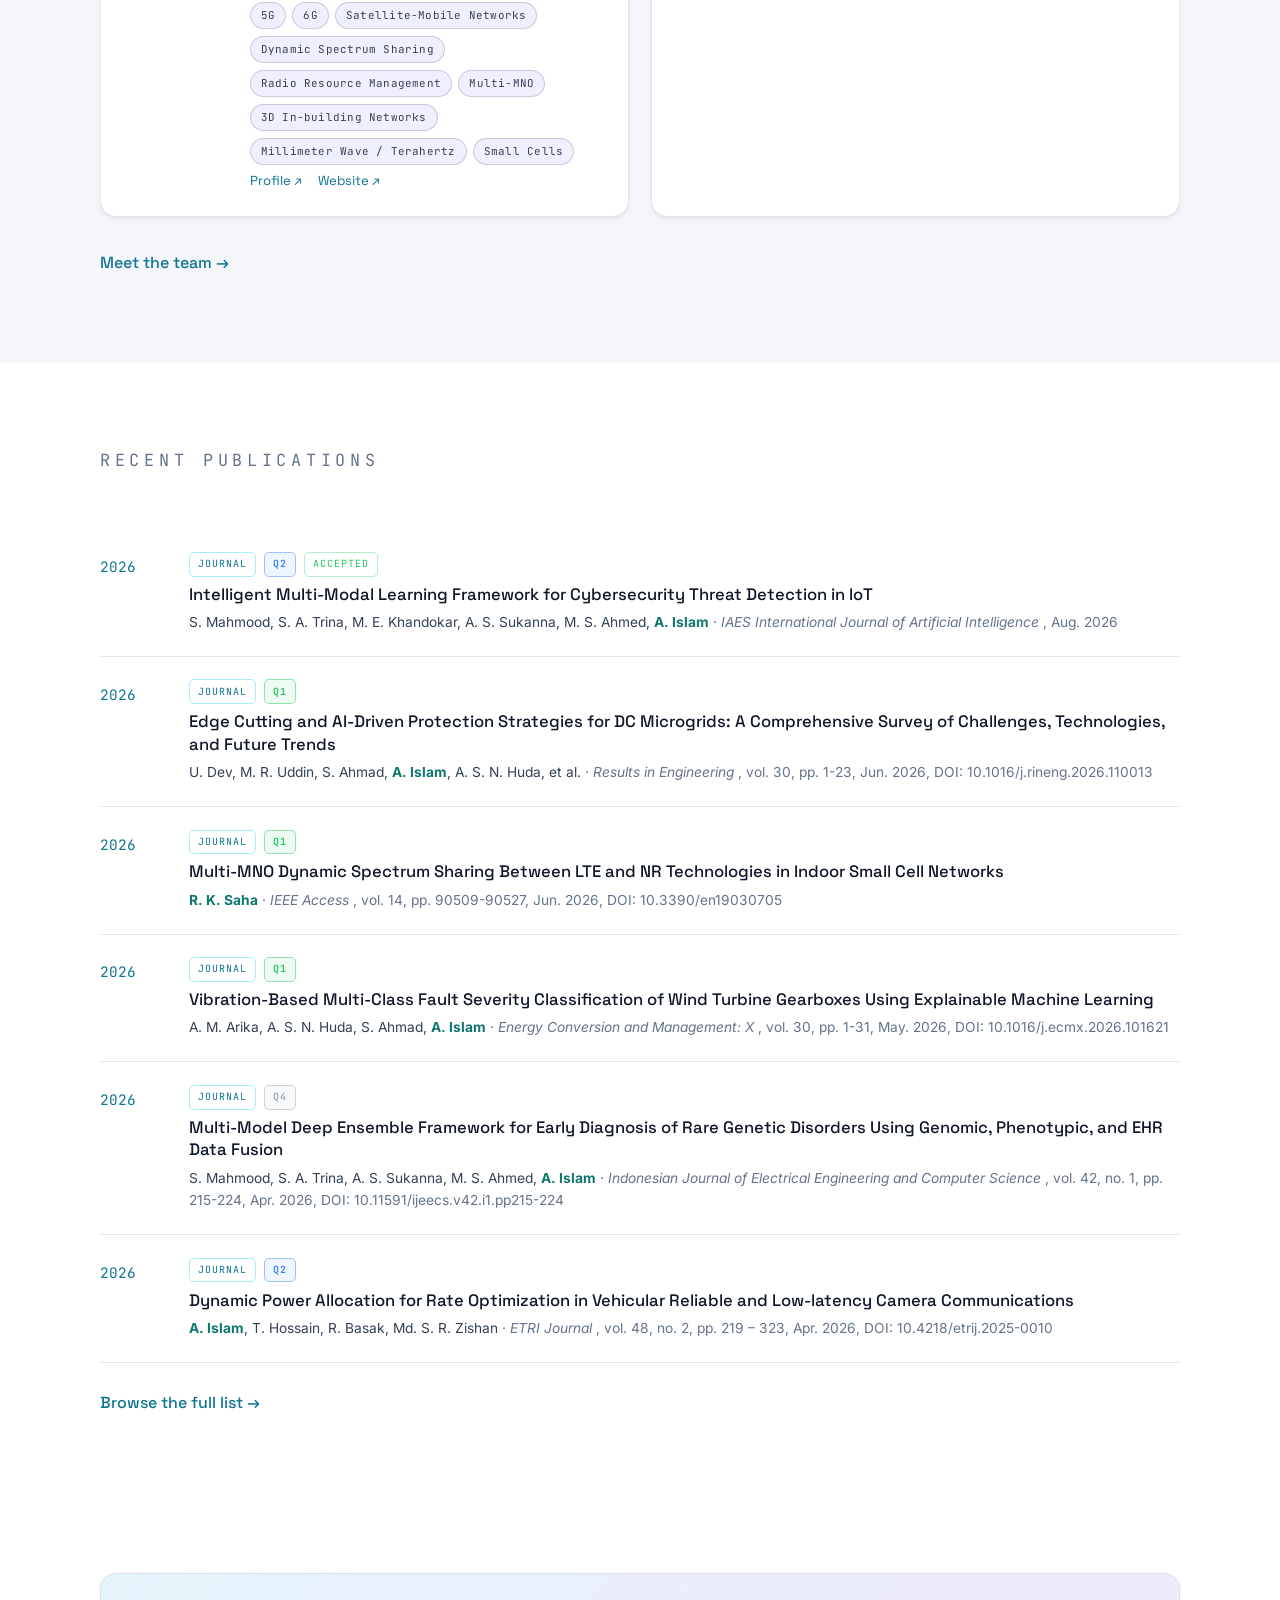
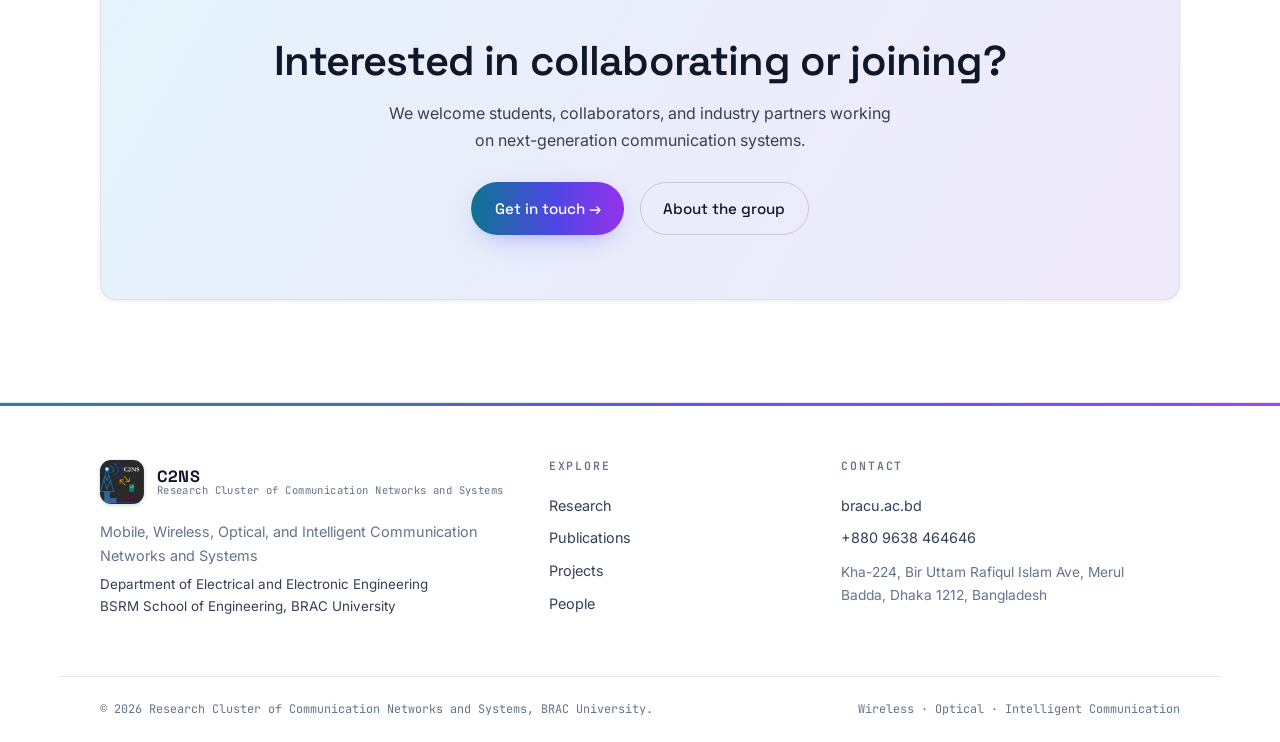
==== commit e6723898: "Update index.html" ====
--- a/index.html
+++ b/index.html
@@ -30,17 +30,6 @@
   <span>microwave</span><span>DSM</span><span>mmWave</span><span>5G</span><span>AI/ML</span><span>THz</span><span>6G</span>
 </div>
         </div>
-      </div>
-    </section>
-
-    <!-- ABOUT (brief) -->
-    <section class="section" id="about">
-      <div class="wrap about-grid">
-        <div class="about-grid__intro reveal">
-          <p class="eyebrow eyebrow--signal">About the group</p>
-          <p>The <strong>Research Cluster of Communication Networks and Systems</strong> investigates how information moves across space — reliably, securely, and efficiently. Our work spans the full stack: from spectrum policy and dynamic sharing, through modulation, coding and estimation theory, up to machine-learning-driven radios and 6G network design.</p>
-          <p>Our members graduate fluent in both the mathematics of communication and the systems that make it physical.</p>
-          <p>We collaborate with academic and industry partners across telecom and beyond, and welcome motivated students at every level.</p> 
       </div>
     </section>
 
--- a/css/style.css
+++ b/css/style.css
@@ -475,7 +475,19 @@
 .pubstats__cell b{display:block;font-family:var(--font-d);font-size:1.7rem;line-height:1;margin-bottom:.35rem;background:var(--spectrum);-webkit-background-clip:text;background-clip:text;color:transparent}
 .pubstats__cell span{font-family:var(--font-m);font-size:.6rem;letter-spacing:.1em;text-transform:uppercase;color:var(--muted)}
 @media (max-width:420px){ .pubstats{grid-template-columns:repeat(2,1fr)} }
-
 .contact-emails{display:flex;flex-direction:column;gap:.3rem}
 .brand__logo{width:30px;height:30px;display:block;flex:0 0 auto}
 .brand--foot .brand__logo{width:32px;height:32px}
+.pagehead h1{white-space:nowrap}
+
+body[data-page="people"] .pagehead h1{max-width:none;font-size:clamp(1.7rem,4.6vw,3rem)}
+@media (min-width:760px){ body[data-page="people"] .pagehead h1{white-space:nowrap} }
+.brand__logo{width:34px;height:34px;border-radius:9px;object-fit:cover;display:block;flex:0 0 auto;box-shadow:0 1px 3px rgba(15,23,42,.18)}
+.brand--foot .brand__logo{width:36px;height:36px}
+
+.brand{gap:.8rem}
+.brand__logo{width:44px;height:44px;border-radius:11px;object-fit:cover;display:block;flex:0 0 auto;box-shadow:0 1px 4px rgba(15,23,42,.2)}
+.brand--foot .brand__logo{width:44px;height:44px}
+.teamcat{margin-bottom:2.6rem}
+.teamcat:last-child{margin-bottom:0}
+.teamcat__title{font-family:var(--font-m);font-size:.8rem;letter-spacing:.12em;text-transform:uppercase;color:var(--rf);margin:0 0 1.2rem;padding-bottom:.55rem;border-bottom:1px solid var(--line)}
